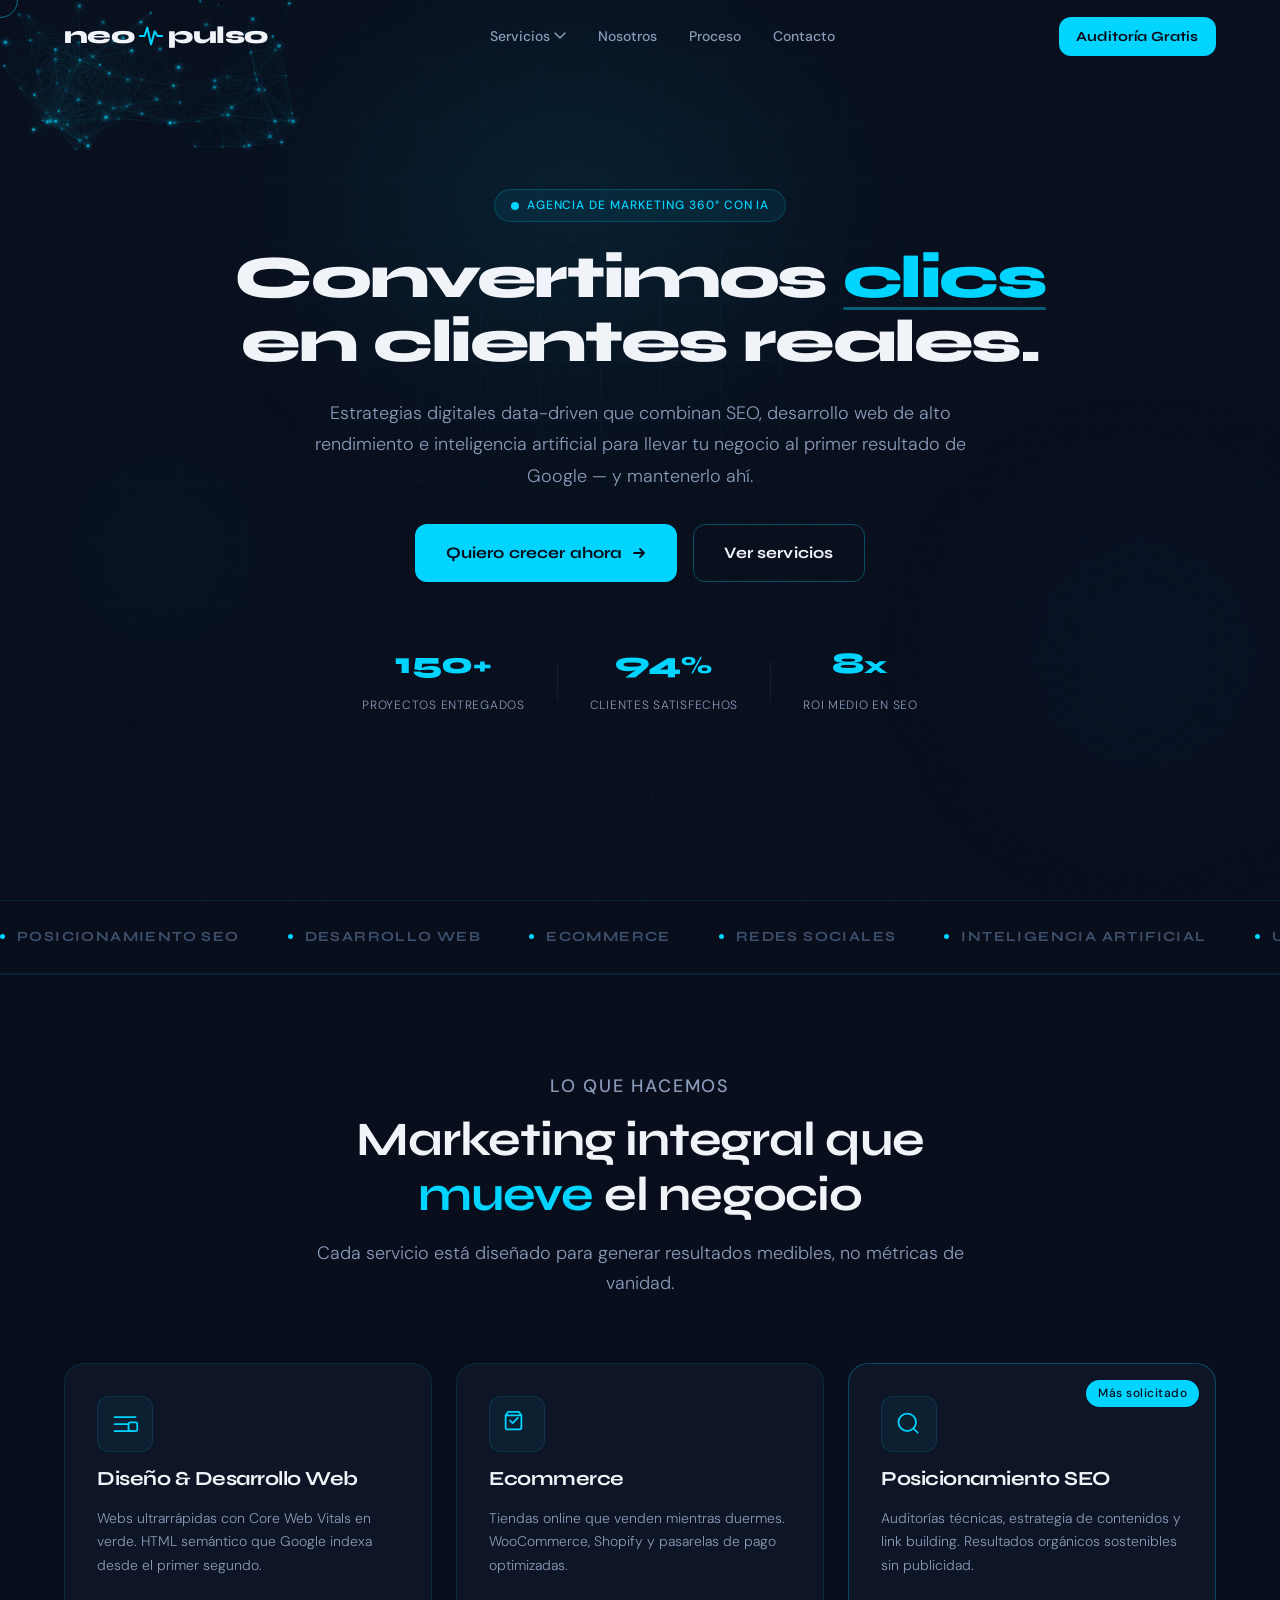
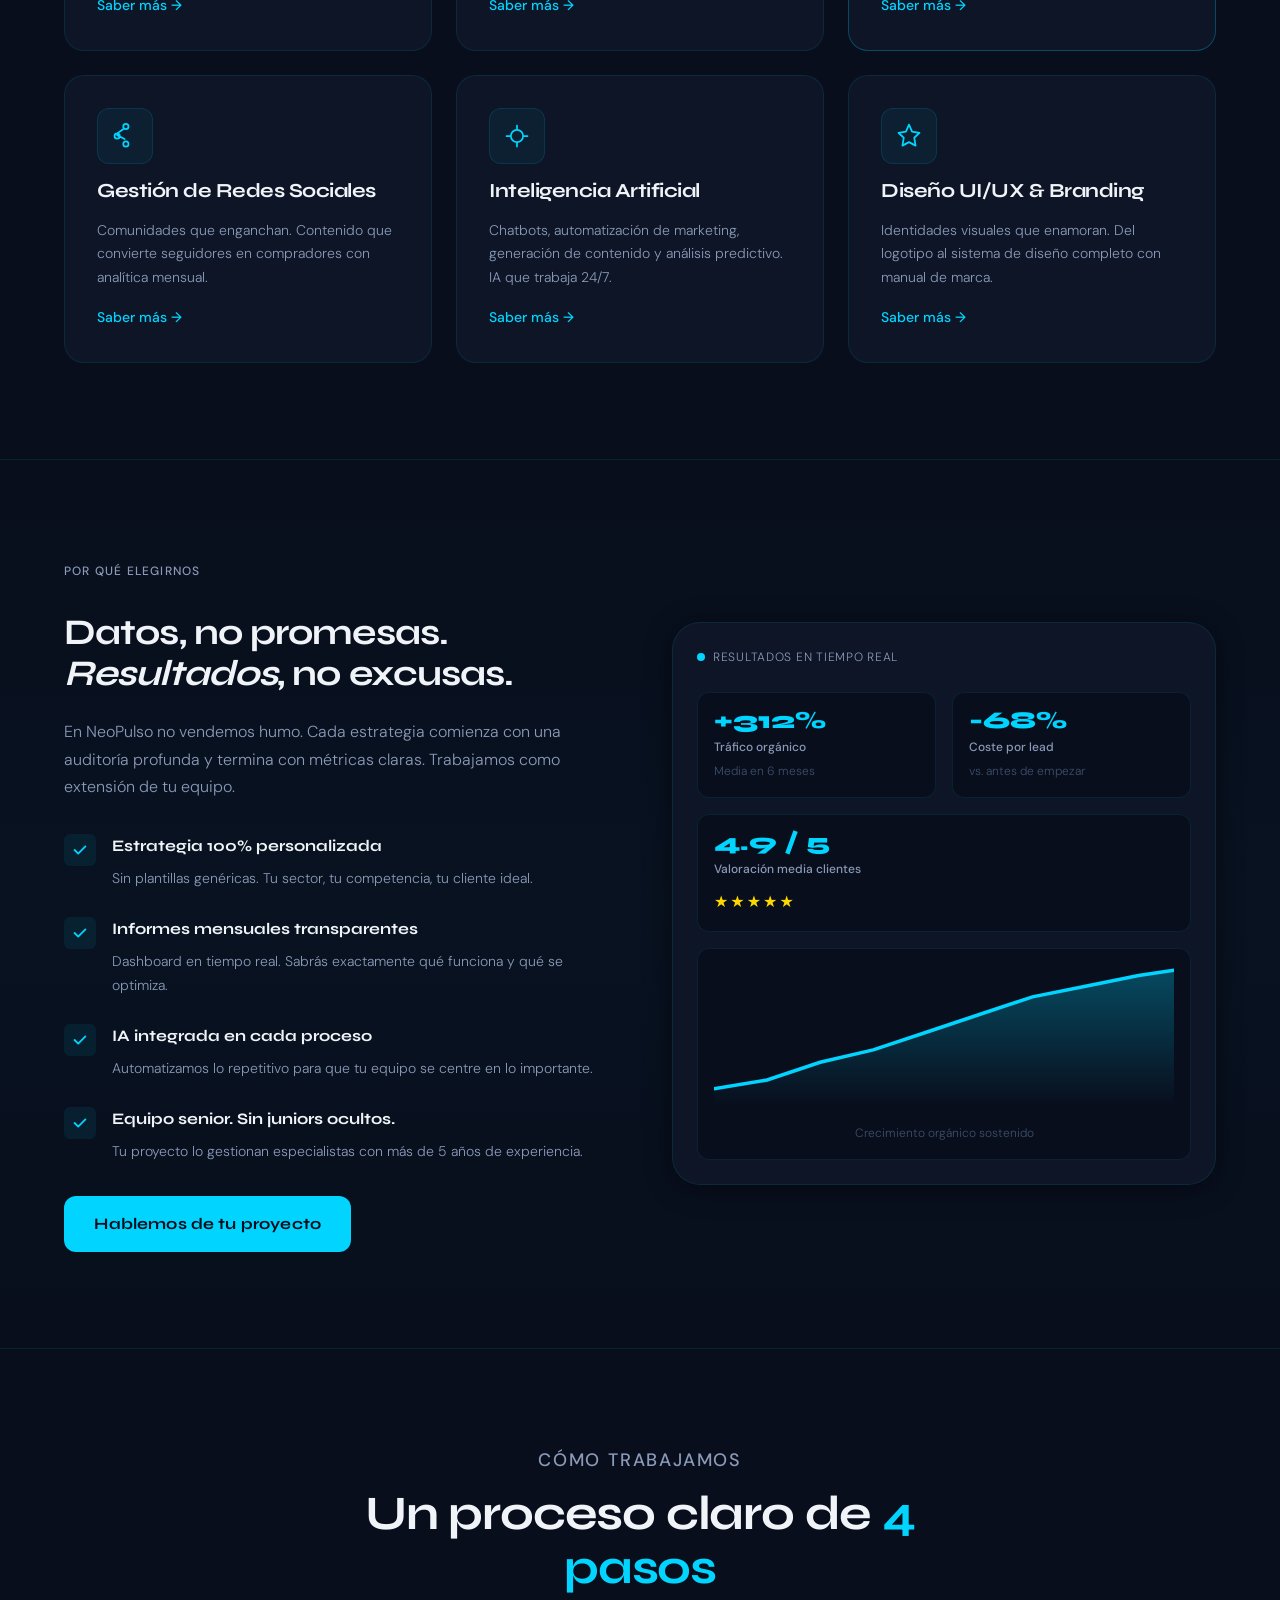
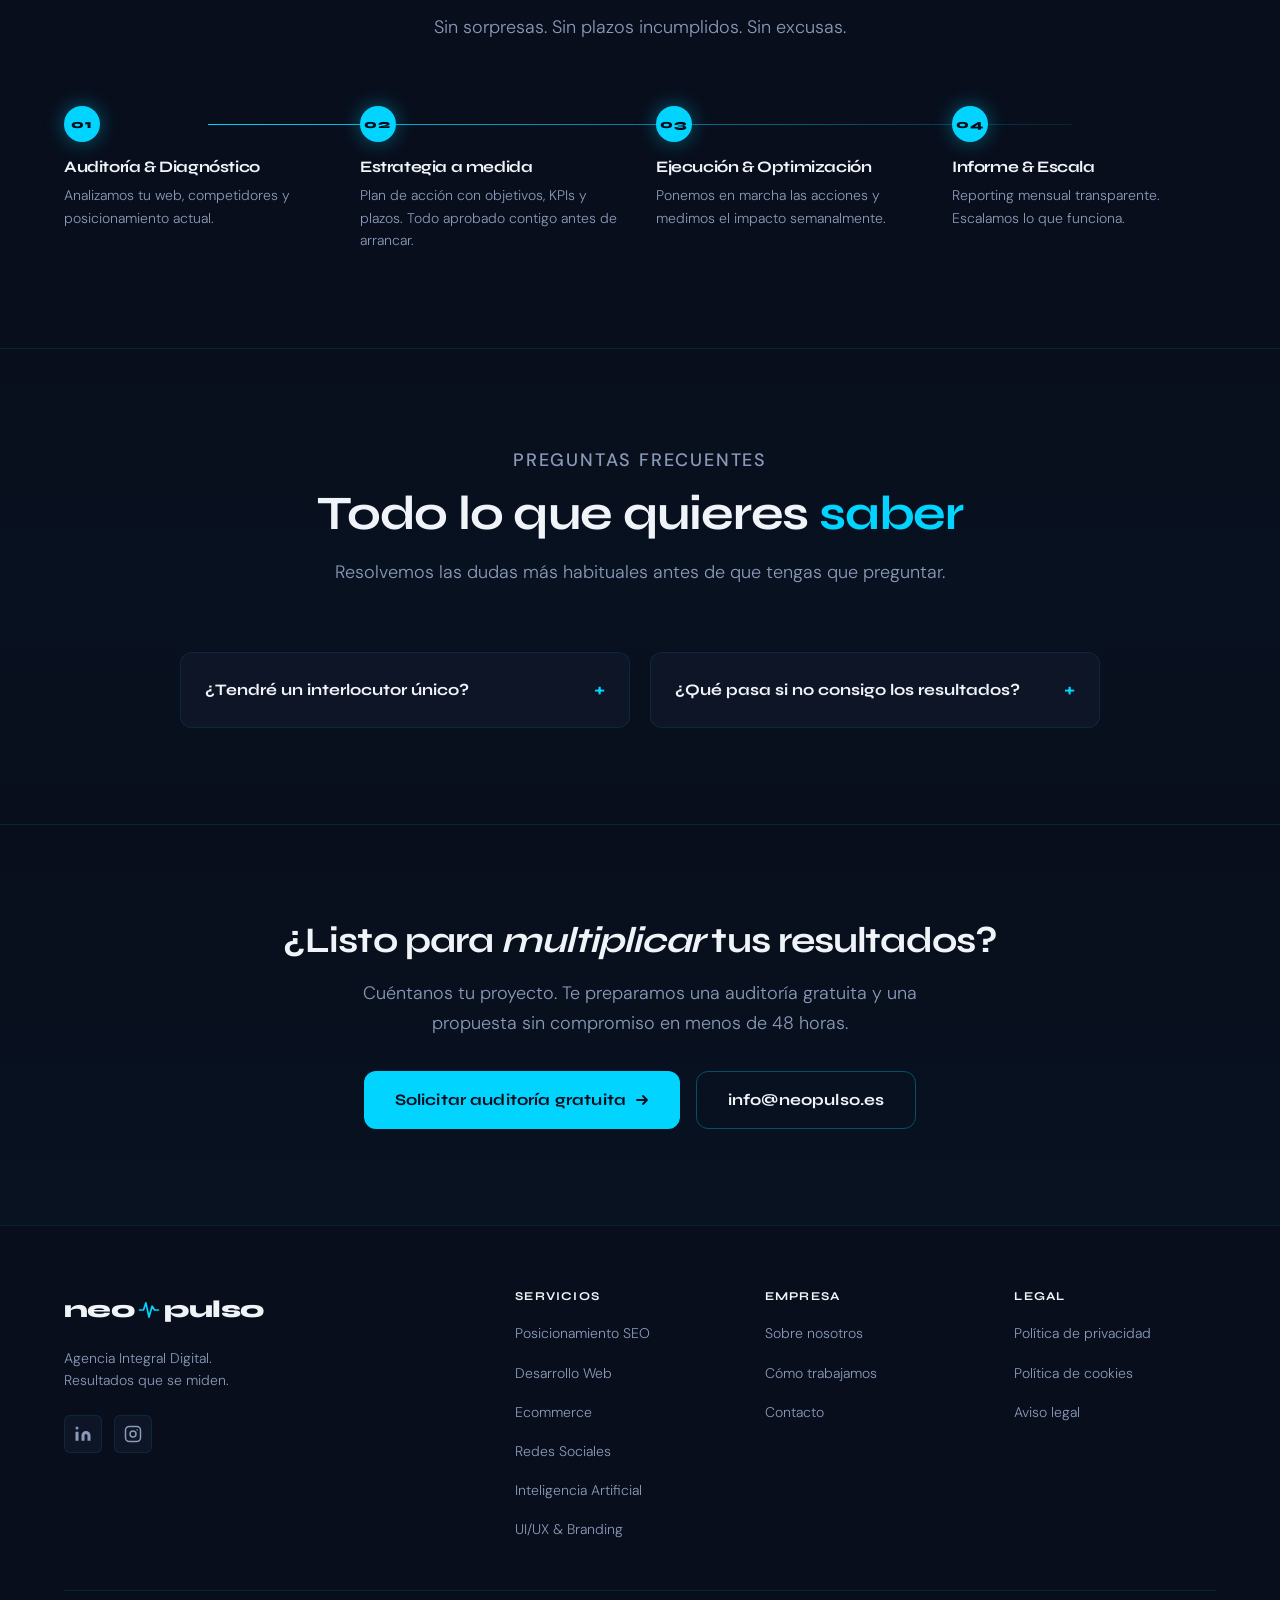
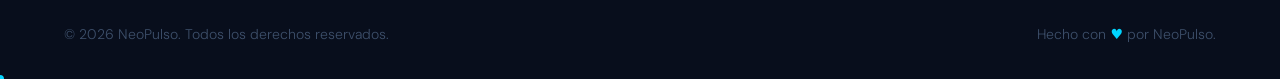
==== index.html @ cf2dce5e "add project files" ====
<!DOCTYPE html>
<html lang="es">
<head>
  <meta charset="UTF-8"/>
  <meta name="viewport" content="width=device-width,initial-scale=1.0"/>
  <meta http-equiv="X-UA-Compatible" content="IE=edge"/>
  <title>NeoPulso | Agencia de Marketing Digital 360°  — SEO, Web, IA</title>
  <meta name="description" content="NeoPulso es tu agencia de marketing digital integral : SEO, desarrollo web, ecommerce, redes sociales, inteligencia artificial y branding. Estrategias data-driven con resultados medibles."/>
  <meta name="keywords" content="agencia SEO, desarrollo web, marketing 360, inteligencia artificial marketing, ecommerce"/>
  <meta name="author" content="NeoPulso"/>
  <link rel="canonical" href="https://www.neopulso.es/"/>
  <meta property="og:type" content="website"/>
  <meta property="og:url" content="https://www.neopulso.es/"/>
  <meta property="og:title" content="NeoPulso | Agencia de Marketing Digital 360°"/>
  <meta property="og:description" content="SEO, web, ecommerce, RRSS, IA y branding. Resultados medibles desde el primer mes."/>
  <meta property="og:image" content="https://www.neopulso.es/assets/img/og-image.jpg"/>
  <meta property="og:locale" content="es_ES"/>
  <meta name="twitter:card" content="summary_large_image"/>
  <meta name="twitter:title" content="NeoPulso | Agencia Marketing Digital 360°"/>
  <meta name="twitter:description" content="Estrategias digitales data-driven ."/>
  <meta name="twitter:image" content="https://www.neopulso.es/assets/img/og-image.jpg"/>
  <meta name="robots" content="index,follow,max-snippet:-1,max-image-preview:large,max-video-preview:-1"/>

  <!-- FAVICON: coloca tu .ico o .png aquí -->
  <link rel="icon" type="image/png" sizes="32x32" href="assets/img/favicon-32.png"/>
  <link rel="icon" type="image/png" sizes="16x16" href="assets/img/favicon-16.png"/>
  <link rel="shortcut icon" href="assets/img/favicon.ico"/>
  <link rel="apple-touch-icon" sizes="180x180" href="assets/img/apple-touch-icon.png"/>

  <link rel="preconnect" href="https://fonts.googleapis.com"/>
  <link rel="preconnect" href="https://fonts.gstatic.com" crossorigin/>
  <link href="https://fonts.googleapis.com/css2?family=Syne:wght@700;800&family=DM+Sans:opsz,wght@9..40,300;9..40,400;9..40,500&display=swap" rel="stylesheet"/>
  <link rel="stylesheet" href="assets/css/styles.css"/>

  <script type="application/ld+json">
  {"@context":"https://schema.org","@type":["LocalBusiness","MarketingAgency"],"name":"NeoPulso","description":"Agencia de Marketing Digital 360° : SEO, desarrollo web, ecommerce, redes sociales, inteligencia artificial y branding.","url":"https://www.neopulso.es","logo":"https://www.neopulso.es/assets/img/logo-neopulso.png","email":"info@neopulso.es","priceRange":"€€","address":{"@type":"PostalAddress","addressLocality":"España","addressCountry":"ES"},"openingHoursSpecification":[{"@type":"OpeningHoursSpecification","dayOfWeek":["Monday","Tuesday","Wednesday","Thursday","Friday"],"opens":"09:00","closes":"18:00"}],"sameAs":["https://www.linkedin.com/company/neopulso","https://www.instagram.com/neopulso"]}
  </script>
</head>
<body>

<!-- HEADER — inyectado por partials.js -->
<div id="site-header-slot"></div>

<main id="main-content">

  <!-- ══ HERO ══════════════════════════════════════════════════ -->
  <section class="hero" aria-labelledby="hero-h1">
    <div class="hero-bg" aria-hidden="true">
      <canvas id="particles-canvas"></canvas>
      <div class="hero-grid"></div>
      <div class="hero-blob hero-blob--1"></div>
      <div class="hero-blob hero-blob--2"></div>
      <div class="hero-blob hero-blob--3"></div>
    </div>

    <div class="container hero-content">
      <div class="hero-badge">
        <span class="pulse-dot" aria-hidden="true"></span>
        Agencia de Marketing 360° con IA 
      </div>
      <h1 id="hero-h1" class="hero-title">
        Convertimos <em class="scramble-target">clics</em><br/>en clientes reales.
      </h1>
      <p class="hero-sub">Estrategias digitales data-driven que combinan SEO, desarrollo web de alto rendimiento e inteligencia artificial para llevar tu negocio al primer resultado de Google — y mantenerlo ahí.</p>
      <div class="hero-actions">
        <a href="contacto" class="btn btn-primary btn-lg">Quiero crecer ahora <svg width="16" height="16" viewBox="0 0 16 16" fill="none" aria-hidden="true"><path d="M3 8h10M9 4l4 4-4 4" stroke="currentColor" stroke-width="1.8" stroke-linecap="round" stroke-linejoin="round"/></svg></a>
        <a href="#servicios" class="btn btn-ghost btn-lg">Ver servicios</a>
      </div>
      <div class="hero-stats" aria-label="Estadísticas clave">
        <div class="stat-item"><span><strong class="stat-val" data-target="150">0</strong><span class="stat-suf">+</span></span><span class="stat-lbl">Proyectos entregados</span></div>
        <div class="stat-div" aria-hidden="true"></div>
        <div class="stat-item"><span><strong class="stat-val" data-target="94">0</strong><span class="stat-suf">%</span></span><span class="stat-lbl">Clientes satisfechos</span></div>
        <div class="stat-div" aria-hidden="true"></div>
        <div class="stat-item"><span><strong class="stat-val" data-target="8">0</strong><span class="stat-suf">x</span></span><span class="stat-lbl">ROI medio en SEO</span></div>
      </div>
    </div></section>

  <!-- TICKER -->
  <div class="ticker-section" aria-hidden="true">
    <div class="ticker-track">
      <span class="ticker-item"><span class="ticker-dot"></span>Posicionamiento SEO</span>
      <span class="ticker-item"><span class="ticker-dot"></span>Desarrollo Web</span>
      <span class="ticker-item"><span class="ticker-dot"></span>Ecommerce</span>
      <span class="ticker-item"><span class="ticker-dot"></span>Redes Sociales</span>
      <span class="ticker-item"><span class="ticker-dot"></span>Inteligencia Artificial</span>
      <span class="ticker-item"><span class="ticker-dot"></span>UI/UX Branding</span>
      <span class="ticker-item"><span class="ticker-dot"></span>Marketing 360°</span>
      <span class="ticker-item"><span class="ticker-dot"></span>Resultados Medibles</span>
      <span class="ticker-item"><span class="ticker-dot"></span>Posicionamiento SEO</span>
      <span class="ticker-item"><span class="ticker-dot"></span>Desarrollo Web</span>
      <span class="ticker-item"><span class="ticker-dot"></span>Ecommerce</span>
      <span class="ticker-item"><span class="ticker-dot"></span>Redes Sociales</span>
      <span class="ticker-item"><span class="ticker-dot"></span>Inteligencia Artificial</span>
      <span class="ticker-item"><span class="ticker-dot"></span>UI/UX Branding</span>
      <span class="ticker-item"><span class="ticker-dot"></span>Marketing 360°</span>
      <span class="ticker-item"><span class="ticker-dot"></span>Resultados Medibles</span>
    </div>
  </div>

  <!-- ══ SERVICIOS ═════════════════════════════════════════════ -->
  <section class="section-border" id="servicios" aria-labelledby="svc-h2">
    <div class="container">
      <header class="sh">
        <p class="sh__eye">Lo que hacemos</p>
        <h2 id="svc-h2">Marketing integral que <em>mueve</em> el negocio</h2>
        <p>Cada servicio está diseñado para generar resultados medibles, no métricas de vanidad.</p>
      </header>
      <div class="services-grid" role="list">
        <article class="svc-card" role="listitem">
          <div class="svc-icon" aria-hidden="true"><svg width="28" height="28" viewBox="0 0 32 32" fill="none"><path d="M4 8h24M4 16h16M4 24h20" stroke="var(--cyan)" stroke-width="2" stroke-linecap="round"/><rect x="20" y="14" width="10" height="10" rx="2" stroke="var(--cyan)" stroke-width="2"/></svg></div>
          <h3><a href="agencia-desarrollo-web" style="color:inherit">Diseño &amp; Desarrollo Web</a></h3>
          <p>Webs ultrarrápidas con Core Web Vitals en verde. HTML semántico que Google indexa desde el primer segundo.</p>
          <a href="agencia-desarrollo-web" class="svc-link">Saber más →</a>
        </article>
        <article class="svc-card" role="listitem">
          <div class="svc-icon" aria-hidden="true"><svg width="28" height="28" viewBox="0 0 32 32" fill="none"><path d="M6 2L3 6v14a2 2 0 0 0 2 2h14a2 2 0 0 0 2-2V6l-3-4z" stroke="var(--cyan)" stroke-width="2" stroke-linecap="round" stroke-linejoin="round"/><line x1="3" y1="6" x2="21" y2="6" stroke="var(--cyan)" stroke-width="2"/><path d="M8 12l3 3 6-6" stroke="var(--cyan)" stroke-width="2" stroke-linecap="round" stroke-linejoin="round"/></svg></div>
          <h3><a href="agencia-ecommerce" style="color:inherit">Ecommerce</a></h3>
          <p>Tiendas online que venden mientras duermes. WooCommerce, Shopify y pasarelas de pago optimizadas.</p>
          <a href="agencia-ecommerce" class="svc-link">Saber más →</a>
        </article>
        <article class="svc-card svc-card--feat" role="listitem">
          <div class="svc-badge">Más solicitado</div>
          <div class="svc-icon" aria-hidden="true"><svg width="28" height="28" viewBox="0 0 32 32" fill="none"><circle cx="14" cy="14" r="10" stroke="var(--cyan)" stroke-width="2"/><path d="m26 26-4-4" stroke="var(--cyan)" stroke-width="2" stroke-linecap="round"/></svg></div>
          <h3><a href="agencia-seo" style="color:inherit">Posicionamiento SEO</a></h3>
          <p>Auditorías técnicas, estrategia de contenidos y link building. Resultados orgánicos sostenibles sin publicidad.</p>
          <a href="agencia-seo" class="svc-link">Saber más →</a>
        </article>
        <article class="svc-card" role="listitem">
          <div class="svc-icon" aria-hidden="true"><svg width="28" height="28" viewBox="0 0 32 32" fill="none"><path d="M17 2a3 3 0 1 1 0 6 3 3 0 0 1 0-6zM7 13a3 3 0 1 1 0 6A3 3 0 0 1 7 13zm10 9a3 3 0 1 1 0 6 3 3 0 0 1 0-6zm-10-7 8.5 4.5M13.5 8.5 7 13" stroke="var(--cyan)" stroke-width="2" stroke-linecap="round"/></svg></div>
          <h3><a href="agencia-redes-sociales" style="color:inherit">Gestión de Redes Sociales</a></h3>
          <p>Comunidades que enganchan. Contenido que convierte seguidores en compradores con analítica mensual.</p>
          <a href="agencia-redes-sociales" class="svc-link">Saber más →</a>
        </article>
        <article class="svc-card" role="listitem">
          <div class="svc-icon" aria-hidden="true"><svg width="28" height="28" viewBox="0 0 32 32" fill="none"><path d="M16 4v4M16 24v4M4 16h4M24 16h4" stroke="var(--cyan)" stroke-width="2" stroke-linecap="round"/><circle cx="16" cy="16" r="7" stroke="var(--cyan)" stroke-width="2"/></svg></div>
          <h3><a href="agencia-ia" style="color:inherit">Inteligencia Artificial</a></h3>
          <p>Chatbots, automatización de marketing, generación de contenido y análisis predictivo. IA que trabaja 24/7.</p>
          <a href="agencia-ia" class="svc-link">Saber más →</a>
        </article>
        <article class="svc-card" role="listitem">
          <div class="svc-icon" aria-hidden="true"><svg width="28" height="28" viewBox="0 0 32 32" fill="none"><polygon points="16 3 19.5 11 28 12.3 22 18 23.5 27 16 23 8.5 27 10 18 4 12.3 12.5 11" stroke="var(--cyan)" stroke-width="2" stroke-linecap="round" stroke-linejoin="round"/></svg></div>
          <h3><a href="agencia-branding" style="color:inherit">Diseño UI/UX &amp; Branding</a></h3>
          <p>Identidades visuales que enamoran. Del logotipo al sistema de diseño completo con manual de marca.</p>
          <a href="agencia-branding" class="svc-link">Saber más →</a>
        </article>
      </div>
    </div>
  </section>

  <!-- ══ POR QUÉ ════════════════════════════════════════════════ -->
  <section class="section-border" id="nosotros" aria-labelledby="why-h2" style="background:linear-gradient(180deg,transparent 0%,rgba(0,212,255,.02) 50%,transparent 100%)">
    <div class="container">
      <div class="why-inner">
        <div class="why-content">
          <p class="sh__eye">Por qué elegirnos</p>
          <h2 id="why-h2">Datos, no promesas. <em>Resultados</em>, no excusas.</h2>
          <p>En NeoPulso no vendemos humo. Cada estrategia comienza con una auditoría profunda y termina con métricas claras. Trabajamos como extensión de tu equipo.</p>
          <ul class="why-list" role="list">
            <li class="why-item"><span class="why-icon" aria-hidden="true"><svg width="18" height="18" viewBox="0 0 20 20" fill="none"><path d="M4 10l4 4 8-8" stroke="var(--cyan)" stroke-width="2" stroke-linecap="round" stroke-linejoin="round"/></svg></span><div><strong>Estrategia 100% personalizada</strong><p>Sin plantillas genéricas. Tu sector, tu competencia, tu cliente ideal.</p></div></li>
            <li class="why-item"><span class="why-icon" aria-hidden="true"><svg width="18" height="18" viewBox="0 0 20 20" fill="none"><path d="M4 10l4 4 8-8" stroke="var(--cyan)" stroke-width="2" stroke-linecap="round" stroke-linejoin="round"/></svg></span><div><strong>Informes mensuales transparentes</strong><p>Dashboard en tiempo real. Sabrás exactamente qué funciona y qué se optimiza.</p></div></li>
            <li class="why-item"><span class="why-icon" aria-hidden="true"><svg width="18" height="18" viewBox="0 0 20 20" fill="none"><path d="M4 10l4 4 8-8" stroke="var(--cyan)" stroke-width="2" stroke-linecap="round" stroke-linejoin="round"/></svg></span><div><strong>IA integrada en cada proceso</strong><p>Automatizamos lo repetitivo para que tu equipo se centre en lo importante.</p></div></li>
            <li class="why-item"><span class="why-icon" aria-hidden="true"><svg width="18" height="18" viewBox="0 0 20 20" fill="none"><path d="M4 10l4 4 8-8" stroke="var(--cyan)" stroke-width="2" stroke-linecap="round" stroke-linejoin="round"/></svg></span><div><strong>Equipo senior. Sin juniors ocultos.</strong><p>Tu proyecto lo gestionan especialistas con más de 5 años de experiencia.</p></div></li>
          </ul>
          <a href="contacto" class="btn btn-primary btn-lg" style="margin-top:2rem">Hablemos de tu proyecto</a>
        </div>
        <div class="metrics-panel">
          <div class="mp-header"><span class="pulse-dot" aria-hidden="true"></span>Resultados en tiempo real</div>
          <div class="mp-row">
            <div class="mp-card"><span class="mp-val text-cyan">+312%</span><span class="mp-lbl">Tráfico orgánico</span><span class="mp-sub">Media en 6 meses</span></div>
            <div class="mp-card"><span class="mp-val text-cyan">-68%</span><span class="mp-lbl">Coste por lead</span><span class="mp-sub">vs. antes de empezar</span></div>
          </div>
          <div class="mp-row">
            <div class="mp-card mp-card--wide"><span class="mp-val text-cyan">4.9 / 5</span><span class="mp-lbl">Valoración media clientes</span><div class="stars" aria-label="4.9 de 5 estrellas">★★★★★</div></div>
          </div>
          <div class="mp-chart"><svg viewBox="0 0 260 80" fill="none" xmlns="http://www.w3.org/2000/svg"><defs><linearGradient id="cg" x1="0" y1="0" x2="0" y2="1"><stop offset="0%" stop-color="var(--cyan)" stop-opacity=".3"/><stop offset="100%" stop-color="var(--cyan)" stop-opacity="0"/></linearGradient></defs><path d="M0 70 L30 65 L60 55 L90 48 L120 38 L150 28 L180 18 L210 12 L240 6 L260 3" stroke="var(--cyan)" stroke-width="2" stroke-linecap="round"/><path d="M0 70 L30 65 L60 55 L90 48 L120 38 L150 28 L180 18 L210 12 L240 6 L260 3 V80 H0Z" fill="url(#cg)"/></svg><span class="chart-lbl">Crecimiento orgánico sostenido</span></div>
        </div>
      </div>
    </div>
  </section>

  <!-- ══ PROCESO ════════════════════════════════════════════════ -->
  <section class="section-border" id="proceso" aria-labelledby="proc-h2">
    <div class="container">
      <header class="sh"><p class="sh__eye">Cómo trabajamos</p><h2 id="proc-h2">Un proceso claro de <em>4 pasos</em></h2><p>Sin sorpresas. Sin plazos incumplidos. Sin excusas.</p></header>
      <ol class="process-steps" role="list">
        <li class="ps"><div class="ps__num" aria-hidden="true">01</div><h3>Auditoría &amp; Diagnóstico</h3><p>Analizamos tu web, competidores y posicionamiento actual.</p></li>
        <li class="ps"><div class="ps__num" aria-hidden="true">02</div><h3>Estrategia a medida</h3><p>Plan de acción con objetivos, KPIs y plazos. Todo aprobado contigo antes de arrancar.</p></li>
        <li class="ps"><div class="ps__num" aria-hidden="true">03</div><h3>Ejecución &amp; Optimización</h3><p>Ponemos en marcha las acciones y medimos el impacto semanalmente.</p></li>
        <li class="ps"><div class="ps__num" aria-hidden="true">04</div><h3>Informe &amp; Escala</h3><p>Reporting mensual transparente. Escalamos lo que funciona.</p></li>
      </ol>
    </div>
  </section>

  <!-- ══ FAQ ════════════════════════════════════════════════════ -->
  <section class="section-border" aria-labelledby="faq-h2" style="background:linear-gradient(180deg,transparent,rgba(0,212,255,.015),transparent)">
    <div class="container">
      <header class="sh"><p class="sh__eye">Preguntas frecuentes</p><h2 id="faq-h2">Todo lo que quieres <em>saber</em></h2><p>Resolvemos las dudas más habituales antes de que tengas que preguntar.</p></header>
      <div class="faq-grid">
        
        <details class="faq"><summary class="faq__q">¿Tendré un interlocutor único?</summary><p class="faq__a">Sí. Cada cliente tiene un account manager dedicado que coordina el equipo técnico. Una sola persona de contacto que conoce tu proyecto al detalle.</p></details>
        <details class="faq"><summary class="faq__q">¿Qué pasa si no consigo los resultados?</summary><p class="faq__a">No prometemos lo que no podemos cumplir. Lo que sí garantizamos es trabajo técnicamente correcto, transparente y con mejora progresiva documentada cada mes.</p></details>
      </div>
    </div>
  </section>

  <!-- ══ CTA FINAL ══════════════════════════════════════════════ -->
  <section class="cta-banner section-border" style="background:linear-gradient(180deg,transparent,rgba(0,212,255,.02))">
    <div class="container">
      <h2>¿Listo para <em>multiplicar</em> tus resultados?</h2>
      <p>Cuéntanos tu proyecto. Te preparamos una auditoría gratuita y una propuesta sin compromiso en menos de 48 horas.</p>
      <div class="cta-btns">
        <a href="contacto" class="btn btn-primary btn-lg">Solicitar auditoría gratuita <svg width="16" height="16" viewBox="0 0 16 16" fill="none" aria-hidden="true"><path d="M3 8h10M9 4l4 4-4 4" stroke="currentColor" stroke-width="1.8" stroke-linecap="round" stroke-linejoin="round"/></svg></a>
        <a href="mailto:info@neopulso.es" class="btn btn-ghost btn-lg">info@neopulso.es</a>
      </div>
    </div>
  </section>

</main>

<!-- FOOTER — inyectado por partials.js -->
<div id="site-footer-slot"></div>

<script src="assets/js/partials.js"></script>
<script src="assets/js/script.js" defer></script>
</body>
</html>
---- assets/css/styles.css ----
/* ================================================================
   NEOPULSO — styles.css  v3.0  ENHANCED VISUAL EDITION
================================================================ */
*,*::before,*::after{box-sizing:border-box;margin:0;padding:0}
:root{
  --bg:#080e1c;--bg-card:#0d1526;--bg-card-h:#111d35;
  --border:rgba(0,212,255,.10);--border-h:rgba(0,212,255,.32);
  --white:#f0f4f8;--muted:#8a9ab8;--subtle:#3d4f6a;
  --cyan:#00d4ff;--cyan-dark:#009ec0;--cyan-glow:rgba(0,212,255,.12);
  --font-d:'Syne',system-ui,sans-serif;--font-b:'DM Sans',system-ui,sans-serif;
  --xs:.75rem;--sm:.875rem;--base:1rem;--lg:1.125rem;--xl:1.25rem;
  --2xl:1.5rem;--3xl:1.875rem;--4xl:2.25rem;--5xl:3rem;--6xl:3.75rem;
  --s2:.5rem;--s3:.75rem;--s4:1rem;--s5:1.25rem;--s6:1.5rem;
  --s8:2rem;--s10:2.5rem;--s12:3rem;--s16:4rem;--s20:5rem;--s24:6rem;
  --max:1200px;--r-sm:6px;--r-md:12px;--r-lg:20px;--r-xl:28px;
  --tr:240ms ease;--tr-slow:380ms cubic-bezier(.25,.46,.45,.94);
  --shadow:0 4px 28px rgba(0,0,0,.45);--glow:0 0 32px rgba(0,212,255,.18);
}
html{font-size:16px;scroll-behavior:smooth;-webkit-font-smoothing:antialiased;text-rendering:optimizeLegibility}
body{font-family:var(--font-b);font-weight:300;line-height:1.7;color:var(--white);background:var(--bg);overflow-x:hidden;cursor:none}
@media(pointer:coarse){body{cursor:auto}}
::selection{background:var(--cyan);color:var(--bg)}
:focus-visible{outline:2px solid var(--cyan);outline-offset:3px;border-radius:var(--r-sm)}
h1,h2,h3,h4,h5,h6{font-family:var(--font-d);font-weight:700;line-height:1.13;letter-spacing:-.025em;color:var(--white)}
a{color:inherit;text-decoration:none;transition:color var(--tr)}
img{max-width:100%;height:auto;display:block}
ul,ol{list-style:none}

/* ── CURSOR ───────────────────────────────────────────────────── */
.cursor-dot{position:fixed;width:8px;height:8px;background:var(--cyan);border-radius:50%;pointer-events:none;z-index:9999;transform:translate(-50%,-50%);transition:width .2s,height .2s,opacity .2s;mix-blend-mode:screen}
.cursor-ring{position:fixed;width:36px;height:36px;border:1.5px solid rgba(0,212,255,.5);border-radius:50%;pointer-events:none;z-index:9998;transform:translate(-50%,-50%);transition:transform .08s linear,width .2s ease,height .2s ease,border-color .2s}
.cursor-ring.expanded{width:56px;height:56px;border-color:var(--cyan)}
.cursor-dot.clicking{width:14px;height:14px}
@media(pointer:coarse){.cursor-dot,.cursor-ring{display:none}}

/* ── SCROLL PROGRESS ──────────────────────────────────────────── */
.scroll-progress{position:fixed;top:0;left:0;height:2px;z-index:200;background:linear-gradient(90deg,var(--cyan),rgba(0,212,255,.4));width:0%;pointer-events:none}

/* ── NOISE TEXTURE ────────────────────────────────────────────── */
body::after{content:'';position:fixed;inset:0;z-index:0;pointer-events:none;opacity:.025;background-image:url("data:image/svg+xml,%3Csvg xmlns='http://www.w3.org/2000/svg' width='300' height='300'%3E%3Cfilter id='n'%3E%3CfeTurbulence type='fractalNoise' baseFrequency='.85' numOctaves='4' stitchTiles='stitch'/%3E%3C/filter%3E%3Crect width='100%25' height='100%25' filter='url(%23n)'/%3E%3C/svg%3E")}

/* ── LAYOUT ───────────────────────────────────────────────────── */
.container{width:100%;max-width:var(--max);margin-inline:auto;padding-inline:var(--s6)}
section{padding-block:var(--s24)}
.section-border{border-top:1px solid var(--border)}
.sh{text-align:center;max-width:680px;margin-inline:auto;margin-bottom:var(--s16)}
.sh__eye{display:inline-block;font-size:var(--xs);font-weight:500;letter-spacing:.1em;text-transform:uppercase;color:var(--cyan);margin-bottom:var(--s3)}
.sh h2{font-size:clamp(var(--3xl),4.5vw,var(--5xl));margin-bottom:var(--s4)}
.sh h2 em,.text-cyan{font-style:normal;color:var(--cyan)}
.sh p{color:var(--muted);font-size:var(--lg)}

/* ── BOTONES ──────────────────────────────────────────────────── */
.btn{display:inline-flex;align-items:center;gap:var(--s2);font-family:var(--font-d);font-weight:700;letter-spacing:.01em;border-radius:var(--r-md);cursor:none;border:none;white-space:nowrap;position:relative;overflow:hidden;transition:background var(--tr),color var(--tr),box-shadow var(--tr),transform 150ms ease}
.btn::after{content:'';position:absolute;inset:0;background:rgba(255,255,255,.07);opacity:0;transition:opacity 150ms ease}
.btn:hover::after{opacity:1}
.btn:active{transform:scale(.97)}
.btn-sm{font-size:var(--sm);padding:.5rem 1.1rem}
.btn-lg{font-size:var(--base);padding:.9rem 1.9rem}
.btn-full{width:100%;justify-content:center}
.btn-primary{background:var(--cyan);color:var(--bg)}
.btn-primary:hover{background:var(--cyan-dark);box-shadow:0 8px 28px rgba(0,212,255,.35);transform:translateY(-1px)}
.btn-ghost{background:transparent;color:var(--white);border:1.5px solid var(--border-h)}
.btn-ghost:hover{border-color:var(--cyan);color:var(--cyan);background:var(--cyan-glow)}
@media(pointer:coarse){.btn{cursor:pointer}}

/* ── HEADER ───────────────────────────────────────────────────── */
.site-header{position:fixed;inset:0 0 auto;z-index:100;padding-block:var(--s4);transition:background var(--tr-slow),padding var(--tr-slow),box-shadow var(--tr-slow)}
.site-header.scrolled{background:rgba(8,14,28,.93);backdrop-filter:blur(18px);-webkit-backdrop-filter:blur(18px);padding-block:var(--s3);box-shadow:0 1px 0 var(--border),0 4px 32px rgba(0,0,0,.4)}
.header-inner{display:flex;align-items:center;gap:var(--s8)}
.logo{display:inline-flex;align-items:center;gap:2px;font-family:var(--font-d);font-weight:800;font-size:var(--2xl);letter-spacing:-.03em;flex-shrink:0}
.logo-pulse-icon{display:inline-flex;align-items:center;margin-inline:2px}
.main-nav{flex:1}
.main-nav>ul{display:flex;gap:var(--s6);align-items:center}
.main-nav>ul>li{position:relative}
.nav-item>a,.nav-item>span{font-size:var(--sm);font-weight:500;color:var(--muted);position:relative;display:flex;align-items:center;gap:4px;transition:color var(--tr)}
.nav-item>a::after,.nav-item>span::after{content:'';position:absolute;bottom:-3px;left:0;right:0;height:1.5px;background:var(--cyan);transform:scaleX(0);transition:transform var(--tr);transform-origin:left}
.nav-item:hover>a,.nav-item:hover>span,.nav-item>a.active{color:var(--white)}
.nav-item:hover>a::after,.nav-item:hover>span::after,.nav-item>a.active::after{transform:scaleX(1)}
.nav-arrow{transition:transform var(--tr)}
.nav-item:hover .nav-arrow{transform:rotate(180deg)}

/* Mega menú */
.mega-menu{
  position:absolute;top:calc(100% + 18px);left:50%;
  background:rgba(8,15,30,.97);border:1px solid var(--border);
  border-radius:var(--r-lg);padding:var(--s5);width:560px;
  backdrop-filter:blur(24px);-webkit-backdrop-filter:blur(24px);
  box-shadow:0 24px 64px rgba(0,0,0,.7),0 0 0 1px rgba(0,212,255,.05);
  opacity:0;pointer-events:none;
  transform:translateX(-50%) translateY(-10px);
  transition:opacity .22s ease,transform .22s ease;
  display:grid;grid-template-columns:1fr 1fr;gap:var(--s2);
}
.mega-menu::before{content:'';position:absolute;top:-6px;left:50%;transform:translateX(-50%);width:12px;height:6px;background:rgba(8,15,30,.97);clip-path:polygon(50% 0,100% 100%,0 100%)}
.nav-item:hover .mega-menu{opacity:1;pointer-events:auto;transform:translateX(-50%) translateY(0)}
.mega-item{display:flex;align-items:center;gap:var(--s3);padding:var(--s3) var(--s4);border-radius:var(--r-md);transition:background var(--tr),border-color var(--tr);border:1px solid transparent;color:var(--muted)}
.mega-item:hover{background:var(--cyan-glow);border-color:var(--border);color:var(--white)}
.mega-item__icon{width:38px;height:38px;flex-shrink:0;display:flex;align-items:center;justify-content:center;background:rgba(0,212,255,.06);border-radius:var(--r-sm);transition:background var(--tr)}
.mega-item:hover .mega-item__icon{background:rgba(0,212,255,.12)}
.mega-item strong{display:block;font-size:var(--sm);font-weight:600;color:var(--white);font-family:var(--font-d);line-height:1.2;margin-bottom:2px}
.mega-item span{font-size:var(--xs);color:var(--muted)}

/* Hamburger */
.hamburger{display:none;flex-direction:column;gap:5px;background:none;border:none;cursor:pointer;padding:var(--s2);margin-left:auto}
.hamburger span{display:block;width:24px;height:2px;background:var(--white);border-radius:2px;transition:transform var(--tr),opacity 150ms ease}
.hamburger[aria-expanded="true"] span:nth-child(1){transform:translateY(7px) rotate(45deg)}
.hamburger[aria-expanded="true"] span:nth-child(2){opacity:0}
.hamburger[aria-expanded="true"] span:nth-child(3){transform:translateY(-7px) rotate(-45deg)}

/* ── HERO INDEX ───────────────────────────────────────────────── */
.hero{position:relative;min-height:100svh;display:flex;align-items:center;padding-top:100px;overflow:hidden}
.hero-bg{position:absolute;inset:0;pointer-events:none;z-index:0}
#particles-canvas{position:absolute;inset:0;z-index:0}
.hero-grid{position:absolute;inset:0;background-image:linear-gradient(rgba(0,212,255,.04) 1px,transparent 1px),linear-gradient(90deg,rgba(0,212,255,.04) 1px,transparent 1px);background-size:60px 60px;mask-image:radial-gradient(ellipse 80% 60% at 50% 40%,black,transparent)}
.hero-blob{position:absolute;border-radius:50%;filter:blur(70px);pointer-events:none}
.hero-blob--1{width:700px;height:500px;top:-50px;left:50%;transform:translateX(-60%);background:radial-gradient(ellipse,rgba(0,212,255,.1) 0%,transparent 70%);animation:blobMorph 14s ease-in-out infinite}
.hero-blob--2{width:400px;height:400px;bottom:5%;right:-5%;background:radial-gradient(ellipse,rgba(0,80,180,.09) 0%,transparent 70%);animation:blobMorph 18s ease-in-out infinite reverse}
.hero-blob--3{width:250px;height:250px;bottom:25%;left:3%;background:radial-gradient(ellipse,rgba(0,212,255,.06) 0%,transparent 70%);animation:blobMorph 11s ease-in-out infinite 4s}
@keyframes blobMorph{
  0%,100%{border-radius:60% 40% 70% 30%/50% 60% 40% 70%}
  33%{border-radius:40% 70% 30% 60%/70% 30% 60% 40%}
  66%{border-radius:70% 30% 50% 50%/40% 70% 30% 60%}
}
.hero-content{position:relative;z-index:1;text-align:center;max-width:920px;margin-inline:auto;padding-block:var(--s20)}
.hero-badge{display:inline-flex;align-items:center;gap:var(--s2);font-size:var(--xs);font-weight:500;letter-spacing:.08em;text-transform:uppercase;color:var(--cyan);background:rgba(0,212,255,.07);border:1px solid rgba(0,212,255,.2);border-radius:100px;padding:.35rem 1rem;margin-bottom:var(--s6);animation:fadeUp .8s ease both}
.pulse-dot{width:8px;height:8px;border-radius:50%;background:var(--cyan);flex-shrink:0;animation:pd 2s ease-in-out infinite}
@keyframes pd{0%,100%{box-shadow:0 0 0 0 rgba(0,212,255,.6)}50%{box-shadow:0 0 0 6px rgba(0,212,255,0)}}
.hero-title{font-size:clamp(var(--4xl),7vw,var(--6xl));font-weight:800;letter-spacing:-.04em;line-height:1.06;margin-bottom:var(--s6);animation:fadeUp .8s ease .15s both}
.hero-title em{font-style:normal;color:var(--cyan);position:relative;display:inline-block}
.hero-title em::after{content:'';position:absolute;bottom:0;left:0;right:0;height:3px;background:var(--cyan);border-radius:2px;opacity:.4}
.hero-sub{font-size:var(--lg);font-weight:300;color:var(--muted);max-width:680px;margin-inline:auto;margin-bottom:var(--s8);line-height:1.75;animation:fadeUp .8s ease .3s both}
.hero-actions{display:flex;gap:var(--s4);justify-content:center;flex-wrap:wrap;margin-bottom:var(--s16);animation:fadeUp .8s ease .45s both}
.hero-stats{display:flex;align-items:center;justify-content:center;gap:var(--s8);flex-wrap:wrap;animation:fadeUp .8s ease .6s both}
.stat-item{text-align:center}
.stat-val{display:inline;font-family:var(--font-d);font-size:var(--3xl);font-weight:800;color:var(--cyan);line-height:1}
.stat-suf{font-family:var(--font-d);font-size:var(--2xl);font-weight:800;color:var(--cyan)}
.stat-lbl{display:block;font-size:var(--xs);color:var(--muted);text-transform:uppercase;letter-spacing:.06em;margin-top:var(--s2)}
.stat-div{width:1px;height:40px;background:var(--border)}
.scroll-hint{position:absolute;bottom:var(--s8);left:50%;transform:translateX(-50%);z-index:1}
.scroll-hint__line{display:block;width:1.5px;height:48px;background:linear-gradient(to bottom,var(--cyan),transparent);animation:sline 2s ease-in-out infinite}
@keyframes sline{0%{transform:scaleY(0);transform-origin:top;opacity:1}60%{transform:scaleY(1);transform-origin:top;opacity:1}100%{transform:scaleY(1);transform-origin:bottom;opacity:0}}

/* ── TICKER ───────────────────────────────────────────────────── */
.ticker-section{padding-block:var(--s8);border-block:1px solid var(--border);overflow:hidden}
.ticker-track{display:flex;gap:var(--s12);animation:ticker 35s linear infinite;width:max-content}
.ticker-track:hover{animation-play-state:paused}
.ticker-item{display:flex;align-items:center;gap:var(--s3);font-family:var(--font-d);font-size:var(--sm);font-weight:700;color:var(--subtle);text-transform:uppercase;letter-spacing:.1em;white-space:nowrap}
.ticker-dot{width:5px;height:5px;border-radius:50%;background:var(--cyan);flex-shrink:0}
@keyframes ticker{from{transform:translateX(0)}to{transform:translateX(-50%)}}

/* ── SERVICES ─────────────────────────────────────────────────── */
.services-grid{display:grid;grid-template-columns:repeat(auto-fill,minmax(320px,1fr));gap:var(--s6)}
.svc-card{position:relative;background:var(--bg-card);border:1px solid var(--border);border-radius:var(--r-lg);padding:var(--s8);display:flex;flex-direction:column;gap:var(--s4);transition:border-color var(--tr),box-shadow var(--tr);overflow:hidden;transform-style:preserve-3d;will-change:transform}
.svc-card::before{content:'';position:absolute;top:0;left:0;right:0;height:1px;background:linear-gradient(90deg,transparent,var(--cyan),transparent);opacity:0;transition:opacity var(--tr)}
.svc-card:hover{border-color:var(--border-h);box-shadow:var(--glow),var(--shadow)}
.svc-card:hover::before{opacity:1}
.svc-card--feat{border-color:rgba(0,212,255,.28)}
.svc-badge{position:absolute;top:var(--s4);right:var(--s4);font-size:var(--xs);font-weight:500;letter-spacing:.04em;color:var(--bg);background:var(--cyan);border-radius:100px;padding:.2rem .75rem}
.svc-icon{width:56px;height:56px;display:flex;align-items:center;justify-content:center;background:rgba(0,212,255,.06);border:1px solid rgba(0,212,255,.12);border-radius:var(--r-md);transition:background var(--tr),border-color var(--tr)}
.svc-card:hover .svc-icon{background:rgba(0,212,255,.12);border-color:rgba(0,212,255,.28)}
.svc-card h3{font-size:var(--xl)}
.svc-card p{font-size:var(--sm);color:var(--muted);line-height:1.7;flex:1}
.svc-link{display:inline-flex;align-items:center;gap:var(--s2);font-size:var(--sm);font-weight:500;color:var(--cyan);transition:gap 150ms ease}
.svc-link:hover{gap:var(--s3)}

/* ── WHY ──────────────────────────────────────────────────────── */
.why-inner{display:grid;grid-template-columns:1fr 1fr;gap:var(--s16);align-items:center}
.why-content h2{font-size:clamp(var(--3xl),4vw,var(--4xl));margin-bottom:var(--s6)}
.why-content>p{color:var(--muted);margin-bottom:var(--s8)}
.why-list{display:flex;flex-direction:column;gap:var(--s6)}
.why-item{display:flex;gap:var(--s4);align-items:flex-start}
.why-icon{flex-shrink:0;width:32px;height:32px;display:flex;align-items:center;justify-content:center;background:rgba(0,212,255,.08);border-radius:var(--r-sm);margin-top:2px}
.why-item strong{display:block;font-family:var(--font-d);font-weight:700;margin-bottom:var(--s2)}
.why-item p{font-size:var(--sm);color:var(--muted)}
.metrics-panel{background:var(--bg-card);border:1px solid var(--border);border-radius:var(--r-xl);padding:var(--s6);box-shadow:var(--shadow)}
.mp-header{display:flex;align-items:center;gap:var(--s2);font-size:var(--xs);color:var(--muted);letter-spacing:.06em;text-transform:uppercase;margin-bottom:var(--s6)}
.mp-row{display:grid;grid-template-columns:1fr 1fr;gap:var(--s4);margin-bottom:var(--s4)}
.mp-card{background:var(--bg);border:1px solid var(--border);border-radius:var(--r-md);padding:var(--s4);display:flex;flex-direction:column;gap:4px}
.mp-card--wide{grid-column:1/-1}
.mp-val{font-family:var(--font-d);font-size:var(--2xl);font-weight:800;line-height:1}
.mp-lbl{font-size:var(--xs);font-weight:500;color:var(--muted)}
.mp-sub{font-size:var(--xs);color:var(--subtle)}
.stars{color:#FFD700;font-size:var(--base);letter-spacing:2px;margin-top:4px}
.mp-chart{margin-top:var(--s4);background:var(--bg);border:1px solid var(--border);border-radius:var(--r-md);padding:var(--s4)}
.mp-chart svg{width:100%;height:auto}
.chart-lbl{display:block;font-size:var(--xs);color:var(--subtle);text-align:center;margin-top:var(--s2)}

/* ── PROCESO ──────────────────────────────────────────────────── */
.process-steps{display:grid;grid-template-columns:repeat(4,1fr);gap:var(--s8);position:relative}
.process-steps::before{content:'';position:absolute;top:18px;left:calc(12.5%);right:calc(12.5%);height:1px;background:linear-gradient(90deg,var(--cyan),rgba(0,212,255,.1));z-index:0}
.ps{position:relative;z-index:1}
.ps__num{font-family:var(--font-d);font-size:var(--xs);font-weight:800;letter-spacing:.1em;color:var(--bg);background:var(--cyan);width:36px;height:36px;border-radius:50%;display:flex;align-items:center;justify-content:center;margin-bottom:var(--s4);box-shadow:0 0 20px rgba(0,212,255,.4)}
.ps h3{font-size:var(--base);font-weight:700;margin-bottom:var(--s2)}
.ps p{font-size:var(--sm);color:var(--muted);line-height:1.6}

/* ── FAQ ──────────────────────────────────────────────────────── */
.faq-grid{display:grid;grid-template-columns:1fr 1fr;gap:var(--s5);max-width:920px;margin-inline:auto}
details.faq{background:var(--bg-card);border:1px solid var(--border);border-radius:var(--r-md);overflow:hidden;transition:border-color var(--tr)}
details.faq[open],details.faq:hover{border-color:var(--border-h)}
summary.faq__q{font-family:var(--font-d);font-size:var(--base);font-weight:700;padding:var(--s5) var(--s6);cursor:pointer;list-style:none;display:flex;justify-content:space-between;align-items:center;gap:var(--s4);user-select:none}
summary.faq__q::-webkit-details-marker{display:none}
summary.faq__q::after{content:'+';font-size:var(--xl);color:var(--cyan);flex-shrink:0;transition:transform var(--tr)}
details.faq[open] summary.faq__q::after{transform:rotate(45deg)}
.faq__a{padding:0 var(--s6) var(--s5);font-size:var(--sm);color:var(--muted);line-height:1.7}

/* ── FOOTER ───────────────────────────────────────────────────── */
.site-footer{border-top:1px solid var(--border);padding-top:var(--s16);padding-bottom:var(--s8)}
.footer-grid{display:grid;grid-template-columns:2fr 1fr 1fr 1fr;gap:var(--s12);margin-bottom:var(--s12)}
.footer-brand .logo{margin-bottom:var(--s4)}
.footer-tagline{font-size:var(--sm);color:var(--muted);line-height:1.6;margin-bottom:var(--s6)}
.footer-social{display:flex;gap:var(--s3)}
.footer-social a{display:flex;align-items:center;justify-content:center;width:38px;height:38px;color:var(--muted);background:var(--bg-card);border:1px solid var(--border);border-radius:var(--r-sm);transition:color var(--tr),border-color var(--tr),background var(--tr)}
.footer-social a:hover{color:var(--cyan);border-color:var(--border-h);background:var(--cyan-glow)}
.fn-title{font-size:var(--xs);font-weight:700;letter-spacing:.1em;text-transform:uppercase;margin-bottom:var(--s4)}
.footer-nav ul{display:flex;flex-direction:column;gap:var(--s3)}
.footer-nav a{font-size:var(--sm);color:var(--muted)}
.footer-nav a:hover{color:var(--cyan)}
.footer-nav a[aria-current="page"]{color:var(--cyan)}
.footer-bottom{padding-top:var(--s8);border-top:1px solid var(--border);display:flex;justify-content:space-between;align-items:center;flex-wrap:wrap;gap:var(--s4)}
.footer-bottom p{font-size:var(--sm);color:var(--subtle)}

/* ── REVEAL ───────────────────────────────────────────────────── */
.reveal{opacity:0;transform:translateY(24px);transition:opacity .6s ease,transform .6s ease}
.reveal.visible{opacity:1;transform:translateY(0)}
@keyframes fadeUp{from{opacity:0;transform:translateY(18px)}to{opacity:1;transform:translateY(0)}}

/* ── CONTACTO PAGE ────────────────────────────────────────────── */
.contact-page-hero{padding-top:140px;padding-bottom:var(--s16);position:relative;overflow:hidden;border-bottom:1px solid var(--border)}
.contact-hero-bg{position:absolute;inset:0;pointer-events:none}
.contact-hero-grid{position:absolute;inset:0;background-image:linear-gradient(rgba(0,212,255,.03) 1px,transparent 1px),linear-gradient(90deg,rgba(0,212,255,.03) 1px,transparent 1px);background-size:40px 40px}
.contact-hero-glow{position:absolute;width:700px;height:700px;background:radial-gradient(ellipse,rgba(0,212,255,.07) 0%,transparent 65%);top:-200px;right:-200px;border-radius:50%;filter:blur(60px);animation:blobMorph 15s ease-in-out infinite}
.contact-hero-content{position:relative;z-index:1;max-width:780px}
.contact-hero-tag{display:inline-flex;align-items:center;gap:var(--s2);font-size:var(--xs);font-weight:500;letter-spacing:.1em;text-transform:uppercase;color:var(--cyan);background:rgba(0,212,255,.07);border:1px solid rgba(0,212,255,.2);border-radius:100px;padding:.35rem 1rem;margin-bottom:var(--s5)}
.contact-hero-h1{font-size:clamp(var(--3xl),6vw,var(--5xl));font-weight:800;line-height:1.08;margin-bottom:var(--s5)}
.contact-hero-sub{font-size:var(--lg);color:var(--muted);line-height:1.75;max-width:560px}
.contact-main{padding-block:var(--s16)}
.contact-grid{display:grid;grid-template-columns:1fr 1.7fr;gap:var(--s16);align-items:start}
.contact-info-panel{position:sticky;top:100px}
.contact-info-panel h2{font-size:var(--2xl);margin-bottom:var(--s3)}
.contact-info-panel>p{color:var(--muted);font-size:var(--sm);line-height:1.8;margin-bottom:var(--s8)}
.contact-channels{display:flex;flex-direction:column;gap:var(--s4);margin-bottom:var(--s8)}
.contact-channel{display:flex;align-items:center;gap:var(--s4);padding:var(--s4) var(--s5);background:var(--bg-card);border:1px solid var(--border);border-radius:var(--r-md);transition:border-color var(--tr),transform var(--tr-slow)}
.contact-channel:hover{border-color:var(--border-h);transform:translateX(4px)}
.contact-channel__icon{width:44px;height:44px;background:rgba(0,212,255,.07);border:1px solid rgba(0,212,255,.15);border-radius:var(--r-md);display:flex;align-items:center;justify-content:center;flex-shrink:0}
.contact-channel strong{display:block;font-size:var(--sm);font-weight:600;margin-bottom:2px}
.contact-channel span{font-size:var(--xs);color:var(--muted)}
.availability{display:flex;align-items:center;gap:var(--s3);padding:var(--s4) var(--s5);background:rgba(0,230,118,.04);border:1px solid rgba(0,230,118,.2);border-radius:var(--r-md);font-size:var(--sm);color:var(--muted)}
.avail-dot{width:10px;height:10px;border-radius:50%;background:#00e676;flex-shrink:0;animation:pd 2s ease-in-out infinite;box-shadow:0 0 0 0 rgba(0,230,118,.6)}
.contact-form-wrap{background:var(--bg-card);border:1px solid var(--border);border-radius:var(--r-xl);padding:var(--s8);position:relative;overflow:hidden}
.contact-form-wrap::before{content:'';position:absolute;top:0;left:0;right:0;height:1px;background:linear-gradient(90deg,transparent,var(--cyan) 50%,transparent)}
.form-title{font-size:var(--xl);font-weight:700;margin-bottom:var(--s2)}
.form-subtitle{font-size:var(--sm);color:var(--muted);margin-bottom:var(--s6)}
.contact-form{display:flex;flex-direction:column;gap:var(--s5)}
.fg{display:flex;flex-direction:column;gap:var(--s2)}
.fg-row{display:grid;grid-template-columns:1fr 1fr;gap:var(--s4)}
.fg label{font-size:var(--xs);font-weight:500;letter-spacing:.04em;text-transform:uppercase;color:var(--muted)}
.fg input,.fg select,.fg textarea{background:var(--bg);border:1px solid var(--border);border-radius:var(--r-md);padding:.78rem 1rem;font-family:var(--font-b);font-size:var(--sm);color:var(--white);outline:none;width:100%;transition:border-color 150ms ease,box-shadow 150ms ease;appearance:none;-webkit-appearance:none}
.fg input::placeholder,.fg textarea::placeholder{color:var(--subtle)}
.fg input:focus,.fg select:focus,.fg textarea:focus{border-color:var(--cyan);box-shadow:0 0 0 3px rgba(0,212,255,.1)}
.fg select{cursor:pointer;background-image:url("data:image/svg+xml,%3Csvg xmlns='http://www.w3.org/2000/svg' width='12' height='8' fill='none'%3E%3Cpath d='M1 1l5 5 5-5' stroke='%238a9ab8' stroke-width='1.5' stroke-linecap='round' stroke-linejoin='round'/%3E%3C/svg%3E");background-repeat:no-repeat;background-position:right 1rem center;padding-right:2.5rem}
.fg select option{background:var(--bg-card)}
.fg textarea{resize:vertical;min-height:120px}
.fg .field-error{color:#ff6b6b;font-size:var(--xs);margin-top:4px}
.form-legal{font-size:var(--xs);color:var(--subtle);text-align:center}
.form-legal a{color:var(--cyan)}
.form-success{display:flex;align-items:center;gap:var(--s3);background:rgba(0,212,255,.07);border:1px solid rgba(0,212,255,.22);border-radius:var(--r-md);padding:var(--s4) var(--s6);font-size:var(--sm)}
.form-success[hidden]{display:none}
.fg--honey{display:none!important}

/* ── LANDINGS HERO VARIANTS ───────────────────────────────────── */
.lp-hero{position:relative;padding-top:140px;padding-bottom:var(--s20);overflow:hidden;border-bottom:1px solid var(--border)}
.lp-hero-content{position:relative;z-index:1;max-width:820px;margin-inline:auto;text-align:center}
.breadcrumb{display:flex;align-items:center;gap:var(--s2);font-size:var(--xs);color:var(--muted);margin-bottom:var(--s6);justify-content:center}
.breadcrumb a{color:var(--muted)}
.breadcrumb a:hover{color:var(--cyan)}
.lp-title{font-size:clamp(var(--3xl),5.5vw,var(--5xl));font-weight:800;letter-spacing:-.04em;line-height:1.1;margin-bottom:var(--s6);animation:fadeUp .8s ease .1s both}
.lp-sub{font-size:var(--lg);color:var(--muted);max-width:620px;margin-inline:auto;margin-bottom:var(--s8);animation:fadeUp .8s ease .25s both}
.lp-actions{display:flex;gap:var(--s4);justify-content:center;flex-wrap:wrap;animation:fadeUp .8s ease .4s both}

/* SEO hero — Circles orbit */
.hero-seo{background:linear-gradient(160deg,var(--bg) 0%,#060d1a 100%)}
.hero-seo .lp-hero-bg{position:absolute;inset:0;overflow:hidden;pointer-events:none}
.hero-seo .orbit{position:absolute;border:1px solid rgba(0,212,255,.07);border-radius:50%;top:50%;left:50%;transform:translate(-50%,-50%)}
.hero-seo .orbit-1{width:300px;height:300px;animation:spin 20s linear infinite}
.hero-seo .orbit-2{width:500px;height:500px;animation:spin 35s linear infinite reverse;border-style:dashed}
.hero-seo .orbit-3{width:700px;height:700px;animation:spin 50s linear infinite;border-color:rgba(0,212,255,.04)}
.hero-seo .orbit-dot{position:absolute;width:8px;height:8px;background:var(--cyan);border-radius:50%;top:0;left:50%;transform:translate(-50%,-50%);box-shadow:0 0 12px var(--cyan)}
@keyframes spin{from{transform:translate(-50%,-50%) rotate(0deg)}to{transform:translate(-50%,-50%) rotate(360deg)}}

/* Web hero — código flotante */
.hero-web{background:linear-gradient(145deg,var(--bg) 0%,#07111f 100%)}
.hero-web .lp-hero-bg{position:absolute;inset:0;pointer-events:none;overflow:hidden}
.hero-web .code-line{position:absolute;font-family:monospace;font-size:11px;color:rgba(0,212,255,.12);white-space:nowrap;animation:float 8s ease-in-out infinite}
.hero-web .code-line:nth-child(1){top:15%;left:3%;animation-delay:0s}
.hero-web .code-line:nth-child(2){top:35%;right:3%;animation-delay:2s;animation-duration:10s}
.hero-web .code-line:nth-child(3){bottom:20%;left:5%;animation-delay:4s;animation-duration:7s}
.hero-web .code-line:nth-child(4){bottom:35%;right:5%;animation-delay:1s;animation-duration:12s}
@keyframes float{0%,100%{transform:translateY(0)}50%{transform:translateY(-10px)}}

/* Ecommerce hero — diagonal stripe */
.hero-ecom{background:linear-gradient(155deg,var(--bg) 0%,#060c1b 100%)}
.hero-ecom .lp-hero-bg{position:absolute;inset:0;pointer-events:none;overflow:hidden}
.hero-ecom .stripe{position:absolute;top:-20%;left:-10%;width:140%;height:140%;background:repeating-linear-gradient(-55deg,transparent,transparent 80px,rgba(0,212,255,.02) 80px,rgba(0,212,255,.02) 82px);transform:rotate(-5deg)}
.hero-ecom .ecom-orb{position:absolute;border-radius:50%;filter:blur(50px)}
.hero-ecom .ecom-orb-1{width:400px;height:400px;background:radial-gradient(ellipse,rgba(0,212,255,.09),transparent 70%);top:-50px;right:-50px;animation:blobMorph 12s ease-in-out infinite}
.hero-ecom .ecom-orb-2{width:250px;height:250px;background:radial-gradient(ellipse,rgba(0,100,200,.08),transparent 70%);bottom:0;left:0;animation:blobMorph 16s ease-in-out infinite reverse}

/* RRSS hero — grid de iconos */
.hero-rrss{background:linear-gradient(150deg,var(--bg) 0%,#080e20 100%)}
.hero-rrss .lp-hero-bg{position:absolute;inset:0;pointer-events:none;overflow:hidden}
.hero-rrss .social-grid{position:absolute;top:0;right:0;width:45%;height:100%;display:grid;grid-template-columns:repeat(5,1fr);gap:12px;padding:20px;opacity:.05;align-content:center}
.hero-rrss .social-grid svg{width:100%;aspect-ratio:1}

/* IA hero — neural network */
.hero-ia{background:linear-gradient(160deg,var(--bg) 0%,#05101e 100%)}
.hero-ia .lp-hero-bg{position:absolute;inset:0;pointer-events:none;overflow:hidden}
.hero-ia #neural-canvas{position:absolute;inset:0;opacity:.35}

/* Branding hero — color blobs multicolor */
.hero-brand{background:linear-gradient(165deg,var(--bg) 0%,#06101c 100%)}
.hero-brand .lp-hero-bg{position:absolute;inset:0;pointer-events:none;overflow:hidden}
.hero-brand .brand-blob{position:absolute;border-radius:50%;filter:blur(80px);opacity:.12}
.hero-brand .brand-blob-1{width:400px;height:400px;background:#00d4ff;top:-100px;right:-50px;animation:blobMorph 10s ease-in-out infinite}
.hero-brand .brand-blob-2{width:300px;height:300px;background:#7c3aed;bottom:-50px;left:10%;animation:blobMorph 14s ease-in-out infinite reverse}
.hero-brand .brand-blob-3{width:200px;height:200px;background:#f59e0b;bottom:20%;right:20%;animation:blobMorph 8s ease-in-out infinite 2s}

/* ── BENEFITS & LP-SVC ────────────────────────────────────────── */
.benefits-grid{display:grid;grid-template-columns:repeat(3,1fr);gap:var(--s6)}
.bc{background:var(--bg-card);border:1px solid var(--border);border-radius:var(--r-lg);padding:var(--s6);transition:border-color var(--tr),transform var(--tr-slow)}
.bc:hover{border-color:var(--border-h);transform:translateY(-3px)}
.bc__num{font-family:var(--font-d);font-size:var(--4xl);font-weight:800;color:var(--cyan);line-height:1;margin-bottom:var(--s2)}
.bc h3{font-size:var(--lg);font-weight:700;margin-bottom:var(--s2)}
.bc p{font-size:var(--sm);color:var(--muted);line-height:1.7}
.lp-svc-grid{display:grid;grid-template-columns:1fr 1fr;gap:var(--s6)}
.lp-svc{display:flex;gap:var(--s5);align-items:flex-start;padding:var(--s6);background:var(--bg-card);border:1px solid var(--border);border-radius:var(--r-lg);transition:border-color var(--tr)}
.lp-svc:hover{border-color:var(--border-h)}
.lp-svc__icon{flex-shrink:0;width:48px;height:48px;display:flex;align-items:center;justify-content:center;background:rgba(0,212,255,.06);border:1px solid rgba(0,212,255,.12);border-radius:var(--r-md)}
.lp-svc h3{font-size:var(--base);font-weight:700;margin-bottom:var(--s2)}
.lp-svc p{font-size:var(--sm);color:var(--muted);line-height:1.6}
.cta-banner{text-align:center}
.cta-banner h2{font-size:clamp(var(--2xl),4vw,var(--4xl));margin-bottom:var(--s4)}
.cta-banner p{color:var(--muted);font-size:var(--lg);max-width:600px;margin-inline:auto;margin-bottom:var(--s8)}
.cta-banner .cta-btns{display:flex;gap:var(--s4);justify-content:center;flex-wrap:wrap}

/* ── RESPONSIVE ───────────────────────────────────────────────── */
@media(max-width:1024px){
  .why-inner{grid-template-columns:1fr;gap:var(--s12)}
  .process-steps{grid-template-columns:1fr 1fr;gap:var(--s10)}
  .process-steps::before{display:none}
  .footer-grid{grid-template-columns:1fr 1fr;gap:var(--s8)}
  .contact-grid{grid-template-columns:1fr;gap:var(--s10)}
  .contact-info-panel{position:static}
  .benefits-grid{grid-template-columns:1fr 1fr}
}
@media(max-width:768px){
  :root{--s24:4rem;--s20:3.5rem;--s16:2.75rem}
  body{cursor:auto}
  .header-inner>.btn-sm{display:none}
  .hamburger{display:flex;z-index:101}
  .main-nav{position:fixed;inset:0;background:rgba(8,14,28,.97);backdrop-filter:blur(20px);display:flex;align-items:center;justify-content:center;opacity:0;pointer-events:none;transform:translateY(-8px);transition:opacity var(--tr-slow),transform var(--tr-slow);z-index:99}
  .main-nav.is-open{opacity:1;pointer-events:auto;transform:translateY(0)}
  .main-nav>ul{flex-direction:column;align-items:center;gap:var(--s6)}
  .main-nav>ul>li>a{font-size:var(--2xl);font-family:var(--font-d);font-weight:700;color:var(--white)}
  .mega-menu{display:none}
  .hero-content{padding-block:var(--s12)}
  .stat-div{display:none}
  .hero-stats{gap:var(--s6)}
  .services-grid,.process-steps,.fg-row,.footer-grid,.benefits-grid,.lp-svc-grid,.faq-grid{grid-template-columns:1fr}
  .contact-form-wrap,.contact-hero-grid{padding:var(--s6)}
  .footer-bottom{flex-direction:column;text-align:center}
}
@media(prefers-reduced-motion:reduce){
  *,*::before,*::after{animation-duration:.01ms!important;transition-duration:.01ms!important}
  html{scroll-behavior:auto}
}

/* ── TICKER DENTRO DEL HERO ──────────────────────────────────── */
.hero { flex-direction: column; justify-content: space-between; }
.hero-content { flex: 1; display: flex; flex-direction: column; justify-content: center; align-items: center; }
.hero-ticker {
  position: relative; z-index: 1;
  width: 100%; margin: 0; padding-block: var(--s5);
  border-top: 1px solid var(--border);
  border-bottom: none;
  background: rgba(8,14,28,.6);
  backdrop-filter: blur(8px);
  -webkit-backdrop-filter: blur(8px);
}

/* Mega-menú: asegurar que el hover no se corta al pasar al menú */
.nav-item { padding-bottom: 8px; margin-bottom: -8px; }
.mega-menu { transition: opacity .18s ease, transform .18s ease; }

/* Servicios cards — h3 con enlace */
.svc-card h3 a { transition: color var(--tr); }
.svc-card h3 a:hover { color: var(--cyan); }

/* Hero shooting star */
.hero { overflow: hidden; }

/* ══════════════════════════════════════════════════════════════
   UPDATES v3.2
   ══════════════════════════════════════════════════════════════ */

/* ── NAV CENTRADO ─────────────────────────────────────────────── */
.header-inner { justify-content: space-between; }
.main-nav { flex: 1; display: flex; justify-content: center; }
.main-nav > ul { gap: var(--s8); }

/* Slug active en mega */
.mega-item--active { background: var(--cyan-glow); border-color: var(--border) !important; color: var(--white) !important; }
.mega-item--active strong { color: var(--cyan) !important; }

/* ── TICKER FUERA DEL HERO ────────────────────────────────────── */
/* Anular estilos hero-ticker anteriores */
.hero-ticker { display: none !important; }
.ticker-section {
  position: relative; z-index: 2;
  padding-block: var(--s6);
  border-block: 1px solid var(--border);
  overflow: hidden;
  background: var(--bg);
}
/* Hero vuelve a ser flex normal */
.hero { flex-direction: column; justify-content: center; min-height: 100svh; }
.hero-content { flex: none; }

/* ── HEROES ESPECIALES ──────────────────────────────────────────

  SEO      → radar sweep animado
  Web      → terminal con typing cursor
  Ecom     → isometric grid con partículas
  RRSS     → conexión de nodos social
  IA       → neural net (ya existe, refinar)
  Branding → prisma de color rotante
──────────────────────────────────────────────────────────────── */

/* SEO — RADAR */
.hero-seo { background: radial-gradient(ellipse 80% 70% at 60% 50%, rgba(0,212,255,.06) 0%, transparent 60%), var(--bg); }
.hero-seo .lp-hero-bg { position:absolute; inset:0; overflow:hidden; pointer-events:none; }
.hero-seo .radar-ring {
  position:absolute; border-radius:50%; top:50%; left:58%;
  transform:translate(-50%,-50%);
  border:1px solid rgba(0,212,255,.12);
}
.hero-seo .radar-ring:nth-child(1){width:160px;height:160px;border-color:rgba(0,212,255,.25)}
.hero-seo .radar-ring:nth-child(2){width:280px;height:280px}
.hero-seo .radar-ring:nth-child(3){width:420px;height:420px}
.hero-seo .radar-ring:nth-child(4){width:580px;height:580px;border-style:dashed}
.hero-seo .radar-sweep {
  position:absolute; width:290px; height:290px;
  top:50%; left:58%; transform:translate(-50%,-50%);
  background:conic-gradient(from 0deg, transparent 70%, rgba(0,212,255,.18) 90%, rgba(0,212,255,.35) 100%);
  border-radius:50%;
  animation:radarSpin 4s linear infinite;
}
@keyframes radarSpin { from{transform:translate(-50%,-50%) rotate(0deg)} to{transform:translate(-50%,-50%) rotate(360deg)} }
.hero-seo .radar-dot {
  position:absolute; border-radius:50%; background:var(--cyan);
  box-shadow:0 0 8px var(--cyan);
  animation:dotBlink 4s ease-in-out infinite;
}
.hero-seo .radar-dot:nth-child(5){width:6px;height:6px;top:calc(50% - 90px);left:calc(58% + 40px);animation-delay:.2s}
.hero-seo .radar-dot:nth-child(6){width:4px;height:4px;top:calc(50% + 30px);left:calc(58% + 120px);animation-delay:1.2s}
.hero-seo .radar-dot:nth-child(7){width:5px;height:5px;top:calc(50% + 100px);left:calc(58% - 60px);animation-delay:2.5s}
@keyframes dotBlink{0%,100%{opacity:0}10%,40%{opacity:1}60%{opacity:.5}}

/* WEB — TERMINAL */
.hero-web { background: linear-gradient(145deg, #060f1c 0%, var(--bg) 100%); }
.hero-web .lp-hero-bg { position:absolute; inset:0; overflow:hidden; pointer-events:none; display:flex; align-items:center; justify-content:flex-end; padding-right:5%; }
.hero-web .terminal-window {
  width: 420px; background:rgba(8,18,32,.85); border:1px solid rgba(0,212,255,.2);
  border-radius:12px; overflow:hidden; box-shadow:0 20px 60px rgba(0,0,0,.6), 0 0 40px rgba(0,212,255,.05);
  backdrop-filter:blur(8px); animation:float 7s ease-in-out infinite;
}
.hero-web .term-header { display:flex; align-items:center; gap:8px; padding:12px 16px; background:rgba(0,212,255,.05); border-bottom:1px solid rgba(0,212,255,.1); }
.hero-web .term-dot { width:10px;height:10px;border-radius:50%; }
.hero-web .term-dot:nth-child(1){background:#ff5f56}
.hero-web .term-dot:nth-child(2){background:#ffbd2e}
.hero-web .term-dot:nth-child(3){background:#27c93f}
.hero-web .term-title { font-family:monospace;font-size:11px;color:rgba(0,212,255,.5);margin-left:8px; }
.hero-web .term-body { padding:20px; font-family:monospace; font-size:12px; line-height:1.8; color:rgba(0,212,255,.7); }
.hero-web .term-line { display:block; }
.hero-web .term-line .prompt { color:rgba(0,212,255,.4); }
.hero-web .term-line .cmd { color:#f0f4f8; }
.hero-web .term-line .out { color:rgba(0,212,255,.6); }
.hero-web .term-line .ok { color:#27c93f; }
.hero-web .term-cursor { display:inline-block; width:8px; height:14px; background:var(--cyan); animation:blink .9s step-end infinite; vertical-align:middle; }
@keyframes blink{0%,100%{opacity:1}50%{opacity:0}}

/* ECOM — ISOMETRIC */
.hero-ecom { background: linear-gradient(155deg, #060c1b 0%, var(--bg) 100%); }
.hero-ecom .lp-hero-bg { position:absolute; inset:0; overflow:hidden; pointer-events:none; }
.hero-ecom .iso-grid {
  position:absolute; right:-5%; top:5%; width:480px; height:480px;
  background-image:
    linear-gradient(30deg,  rgba(0,212,255,.04) 1px, transparent 1px),
    linear-gradient(150deg, rgba(0,212,255,.04) 1px, transparent 1px),
    linear-gradient(90deg,  rgba(0,212,255,.02) 1px, transparent 1px);
  background-size:50px 87px, 50px 87px, 50px 87px;
  opacity:.8;
}
.hero-ecom .ecom-card {
  position:absolute; background:rgba(13,21,38,.9); border:1px solid rgba(0,212,255,.15);
  border-radius:10px; padding:14px 18px; min-width:140px;
  backdrop-filter:blur(8px);
}
.hero-ecom .ecom-card-1{top:15%;right:8%;animation:float 6s ease-in-out infinite}
.hero-ecom .ecom-card-2{top:45%;right:22%;animation:float 8s ease-in-out infinite 1s}
.hero-ecom .ecom-card-3{top:70%;right:6%;animation:float 7s ease-in-out infinite 2s}
.hero-ecom .ec-label{font-size:10px;font-family:monospace;color:rgba(0,212,255,.5);text-transform:uppercase;letter-spacing:.08em}
.hero-ecom .ec-val{font-family:var(--font-d);font-size:20px;font-weight:800;color:var(--cyan);line-height:1.2}
.hero-ecom .ec-sub{font-size:11px;color:rgba(240,244,248,.4);margin-top:2px}
.hero-ecom .ec-trend{font-size:11px;color:#27c93f;font-weight:600}

/* RRSS — RED DE NODOS */
.hero-rrss { background: linear-gradient(150deg, #06101e 0%, var(--bg) 100%); }
.hero-rrss .lp-hero-bg { position:absolute; inset:0; overflow:hidden; pointer-events:none; }
.hero-rrss #rrss-canvas { position:absolute; inset:0; opacity:.5; }

/* IA — ya tiene neural-canvas, mejorar con HEX grid de fondo */
.hero-ia { background: radial-gradient(ellipse 90% 80% at 65% 45%, rgba(0,40,80,.5) 0%, var(--bg) 65%); }
.hero-ia .lp-hero-bg { position:absolute; inset:0; overflow:hidden; pointer-events:none; }
.hero-ia #neural-canvas { position:absolute; inset:0; opacity:.4; }
.hero-ia .hex-bg {
  position:absolute; right:-5%; top:-5%; width:55%; height:110%;
  background-image: url("data:image/svg+xml,%3Csvg xmlns='http://www.w3.org/2000/svg' width='56' height='100'%3E%3Cpath d='M28 0l28 16v32L28 64 0 48V16z' fill='none' stroke='rgba(0,212,255,.04)' stroke-width='1'/%3E%3C/svg%3E");
  background-size:56px 100px;
}

/* BRANDING — PRISMA */
.hero-brand { background: linear-gradient(165deg, #07101e 0%, var(--bg) 100%); overflow:hidden; }
.hero-brand .lp-hero-bg { position:absolute; inset:0; overflow:hidden; pointer-events:none; }
.hero-brand .prism {
  position:absolute; right:3%; top:50%; transform:translateY(-50%);
  width:300px; height:500px;
}
.hero-brand .prism-face {
  position:absolute; border-radius:2px; animation:prismFace 8s ease-in-out infinite;
}
.hero-brand .prism-face:nth-child(1){
  width:160px;height:280px;left:0;top:110px;
  background:linear-gradient(135deg,rgba(0,212,255,.15),rgba(0,212,255,.03));
  border:1px solid rgba(0,212,255,.2); transform:skewY(-20deg);
  animation-delay:0s;
}
.hero-brand .prism-face:nth-child(2){
  width:120px;height:200px;left:130px;top:50px;
  background:linear-gradient(135deg,rgba(124,58,237,.12),rgba(124,58,237,.03));
  border:1px solid rgba(124,58,237,.2); transform:skewY(10deg);
  animation-delay:2s;
}
.hero-brand .prism-face:nth-child(3){
  width:90px;height:160px;left:220px;top:200px;
  background:linear-gradient(135deg,rgba(245,158,11,.1),rgba(245,158,11,.02));
  border:1px solid rgba(245,158,11,.2); transform:skewY(-15deg);
  animation-delay:4s;
}
.hero-brand .prism-glow {
  position:absolute;width:400px;height:400px;
  background:conic-gradient(from 0deg,rgba(0,212,255,.06),rgba(124,58,237,.05),rgba(245,158,11,.04),rgba(0,212,255,.06));
  border-radius:50%;left:-50px;top:50%;transform:translateY(-50%);
  animation:spin 20s linear infinite; filter:blur(50px);
}
@keyframes prismFace{0%,100%{opacity:.7}50%{opacity:1}}

/* ── PÁGINAS NOSOTROS Y PROCESO ─────────────────────────────── */
.page-hero {
  padding-top:140px; padding-bottom:var(--s16);
  position:relative; overflow:hidden;
  border-bottom:1px solid var(--border);
}
.page-hero-bg { position:absolute; inset:0; pointer-events:none; }
.page-hero-grid { position:absolute; inset:0; background-image:linear-gradient(rgba(0,212,255,.03) 1px,transparent 1px),linear-gradient(90deg,rgba(0,212,255,.03) 1px,transparent 1px); background-size:40px 40px; }
.page-hero-glow { position:absolute; width:600px; height:600px; background:radial-gradient(ellipse,rgba(0,212,255,.07) 0%,transparent 65%); top:-200px; right:-150px; border-radius:50%; filter:blur(60px); animation:blobMorph 15s ease-in-out infinite; }
.page-hero-content { position:relative; z-index:1; max-width:780px; }
.page-hero-tag { display:inline-flex; align-items:center; gap:var(--s2); font-size:var(--xs); font-weight:500; letter-spacing:.1em; text-transform:uppercase; color:var(--cyan); background:rgba(0,212,255,.07); border:1px solid rgba(0,212,255,.2); border-radius:100px; padding:.35rem 1rem; margin-bottom:var(--s5); }
.page-hero h1 { font-size:clamp(var(--3xl),6vw,var(--5xl)); font-weight:800; line-height:1.08; margin-bottom:var(--s5); }
.page-hero-sub { font-size:var(--lg); color:var(--muted); line-height:1.75; max-width:580px; }

/* Team cards */
.team-grid { display:grid; grid-template-columns:repeat(3,1fr); gap:var(--s6); }
.team-card { background:var(--bg-card); border:1px solid var(--border); border-radius:var(--r-lg); padding:var(--s6); text-align:center; transition:border-color var(--tr),transform var(--tr-slow); }
.team-card:hover { border-color:var(--border-h); transform:translateY(-4px); }
.team-avatar { width:80px; height:80px; border-radius:50%; background:rgba(0,212,255,.08); border:2px solid rgba(0,212,255,.2); display:flex; align-items:center; justify-content:center; margin:0 auto var(--s4); font-family:var(--font-d); font-size:var(--2xl); font-weight:800; color:var(--cyan); }
.team-card h3 { font-size:var(--lg); margin-bottom:4px; }
.team-card .team-role { font-size:var(--sm); color:var(--cyan); font-weight:500; margin-bottom:var(--s3); }
.team-card p { font-size:var(--sm); color:var(--muted); line-height:1.6; }

/* Values */
.values-grid { display:grid; grid-template-columns:repeat(2,1fr); gap:var(--s5); }
.value-item { display:flex; gap:var(--s4); align-items:flex-start; padding:var(--s5); background:var(--bg-card); border:1px solid var(--border); border-radius:var(--r-md); transition:border-color var(--tr); }
.value-item:hover { border-color:var(--border-h); }
.value-icon { flex-shrink:0; width:44px; height:44px; background:rgba(0,212,255,.07); border:1px solid rgba(0,212,255,.15); border-radius:var(--r-md); display:flex; align-items:center; justify-content:center; }
.value-item h3 { font-size:var(--base); font-weight:700; margin-bottom:4px; }
.value-item p { font-size:var(--sm); color:var(--muted); line-height:1.6; }

/* Process timeline */
.process-timeline { display:flex; flex-direction:column; gap:0; position:relative; }
.process-timeline::before { content:''; position:absolute; left:28px; top:0; bottom:0; width:1px; background:linear-gradient(to bottom,var(--cyan),rgba(0,212,255,.1)); }
.pt-step { display:flex; gap:var(--s6); align-items:flex-start; padding-bottom:var(--s10); position:relative; }
.pt-step:last-child { padding-bottom:0; }
.pt-num { flex-shrink:0; width:56px; height:56px; border-radius:50%; background:var(--cyan); color:var(--bg); font-family:var(--font-d); font-size:var(--xl); font-weight:800; display:flex; align-items:center; justify-content:center; box-shadow:0 0 24px rgba(0,212,255,.4); position:relative; z-index:1; }
.pt-body { padding-top:var(--s3); }
.pt-body h3 { font-size:var(--xl); margin-bottom:var(--s3); }
.pt-body p { font-size:var(--sm); color:var(--muted); line-height:1.7; max-width:600px; }
.pt-tags { display:flex; flex-wrap:wrap; gap:var(--s2); margin-top:var(--s4); }
.pt-tag { font-size:var(--xs); font-weight:500; background:rgba(0,212,255,.07); border:1px solid rgba(0,212,255,.15); border-radius:100px; padding:.2rem .75rem; color:var(--cyan); }

@media(max-width:768px){
  .team-grid,.values-grid{grid-template-columns:1fr}
}

/* ── HERO RRSS — SOCIAL ICONS GRID ───────────────────────────── */
.hero-rrss .lp-hero-bg { position:absolute; inset:0; overflow:hidden; pointer-events:none; display:flex; align-items:center; justify-content:flex-end; }
.social-icons-grid {
  position:absolute; right:-2%; top:50%; transform:translateY(-50%);
  display:grid; grid-template-columns:repeat(5,72px); grid-template-rows:repeat(3,72px);
  gap:16px; opacity:1;
}
.sicon {
  width:72px; height:72px; border-radius:18px;
  display:flex; align-items:center; justify-content:center;
  border:1px solid rgba(255,255,255,.06);
  transition:transform .3s ease, box-shadow .3s ease;
}
.sicon svg { width:32px; height:32px; }

/* Colores por red */
.sicon--ig { background:linear-gradient(135deg,#833ab4 0%,#fd1d1d 50%,#fcb045 100%); color:#fff; animation:iconFloat 7s ease-in-out infinite; }
.sicon--tk { background:#010101; color:#fff; animation:iconFloat 8s ease-in-out infinite .5s; }
.sicon--yt { background:#FF0000; color:#fff; animation:iconFloat 6s ease-in-out infinite 1s; }
.sicon--li { background:#0077B5; color:#fff; animation:iconFloat 9s ease-in-out infinite 1.5s; }
.sicon--tw { background:#000; color:#fff; animation:iconFloat 7.5s ease-in-out infinite 2s; }
.sicon--fb { background:#1877F2; color:#fff; animation:iconFloat 8.5s ease-in-out infinite 2.5s; }
.sicon--pin { background:#E60023; color:#fff; animation:iconFloat 6.5s ease-in-out infinite 3s; }
.sicon--wa { background:#25D366; color:#fff; animation:iconFloat 7s ease-in-out infinite 3.5s; }

@keyframes iconFloat {
  0%,100% { transform:translateY(0) rotate(0deg); box-shadow:0 4px 20px rgba(0,0,0,.3); }
  25%      { transform:translateY(-8px) rotate(1deg); box-shadow:0 12px 30px rgba(0,0,0,.4); }
  75%      { transform:translateY(5px) rotate(-1deg); box-shadow:0 2px 15px rgba(0,0,0,.25); }
}

/* Fade del lado izquierdo para no tapar el texto */
.hero-rrss .lp-hero-bg::after {
  content:''; position:absolute; inset:0;
  background:linear-gradient(90deg, var(--bg) 0%, var(--bg) 30%, transparent 65%);
  pointer-events:none; z-index:1;
}
.social-icons-grid { z-index:0; }
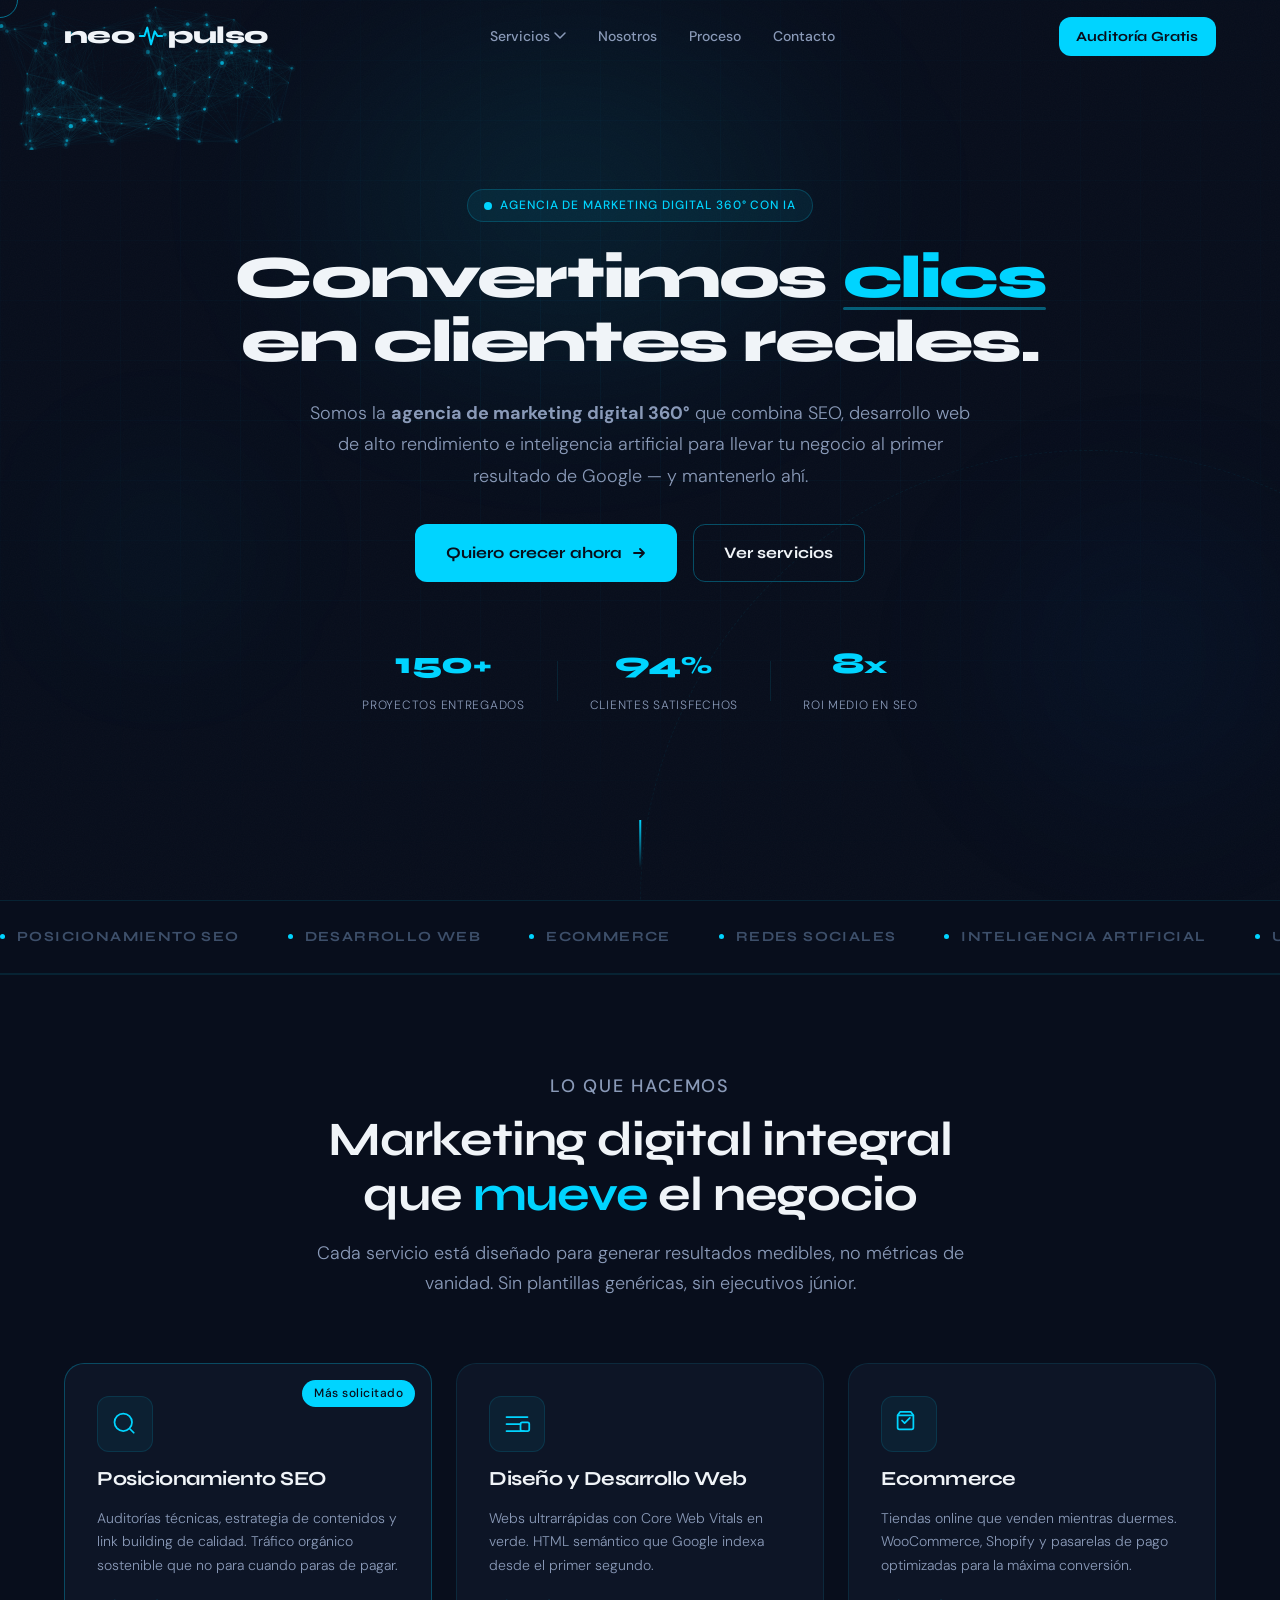
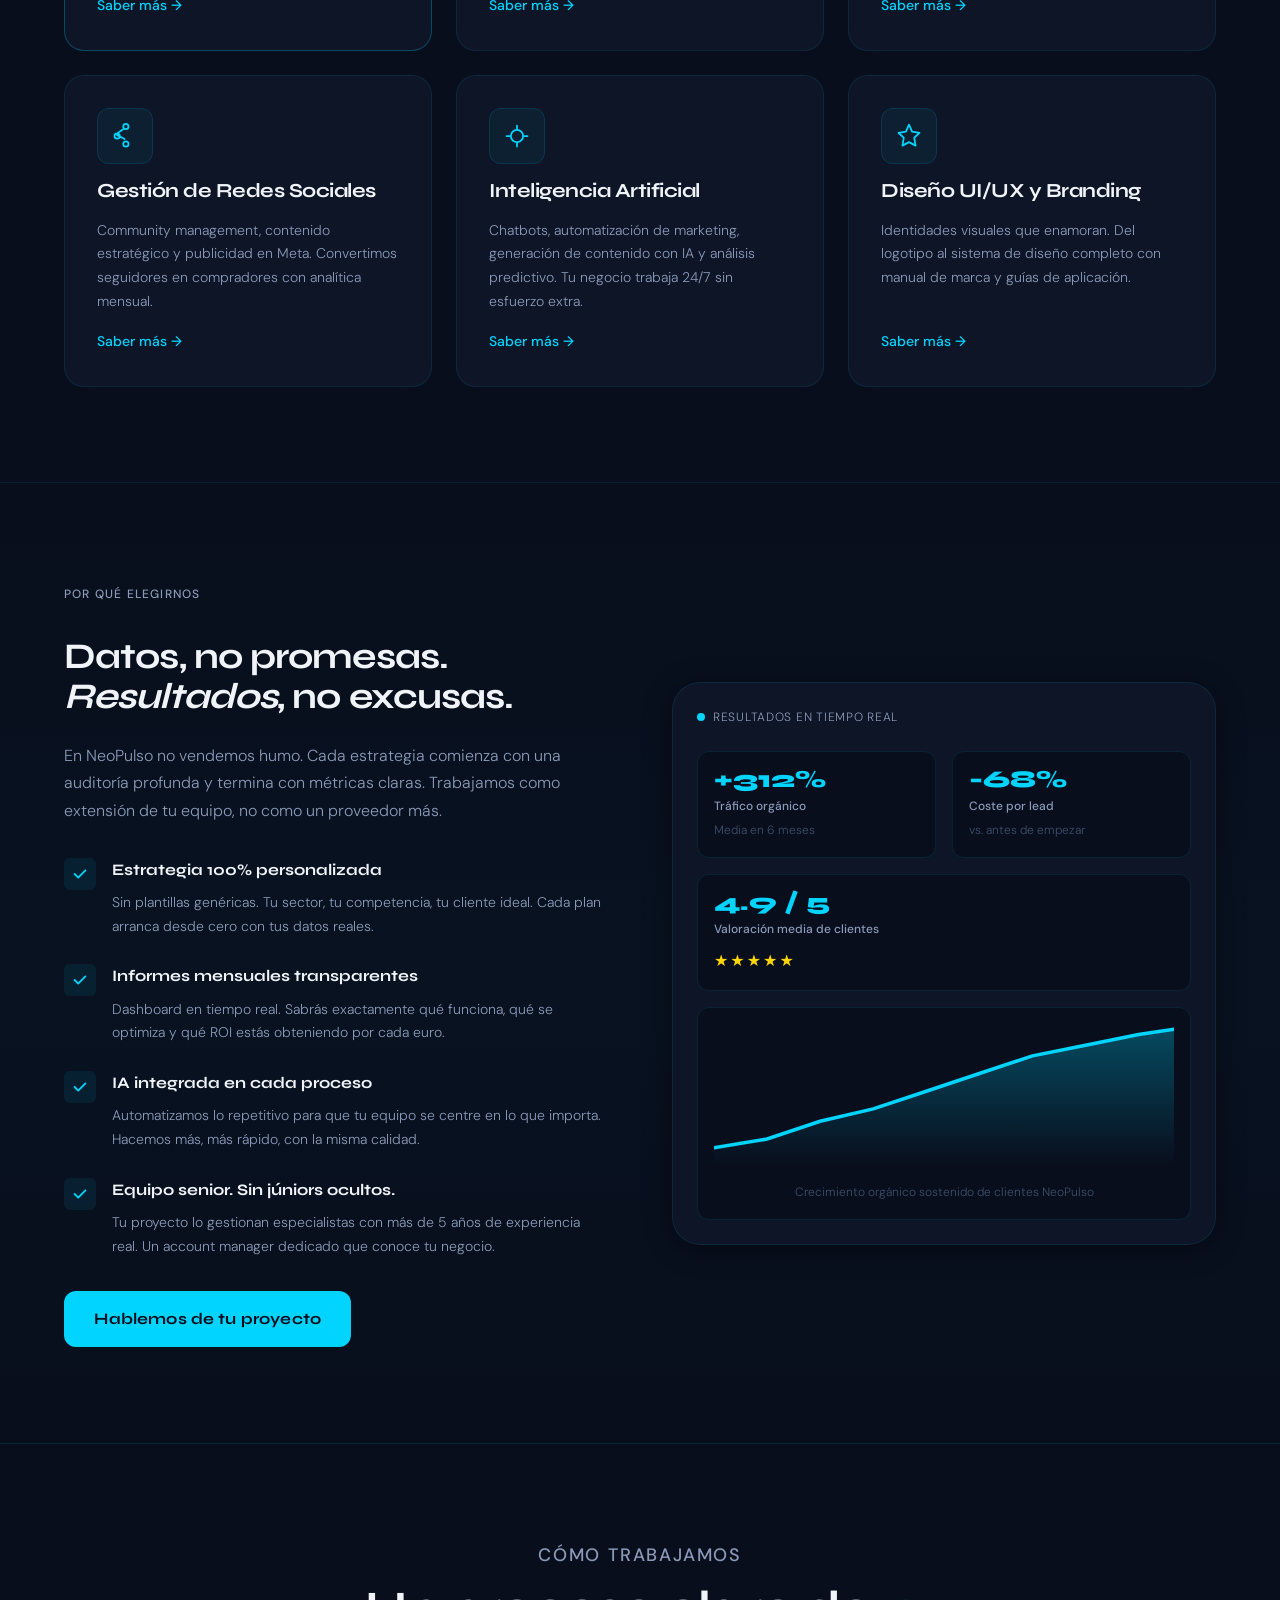
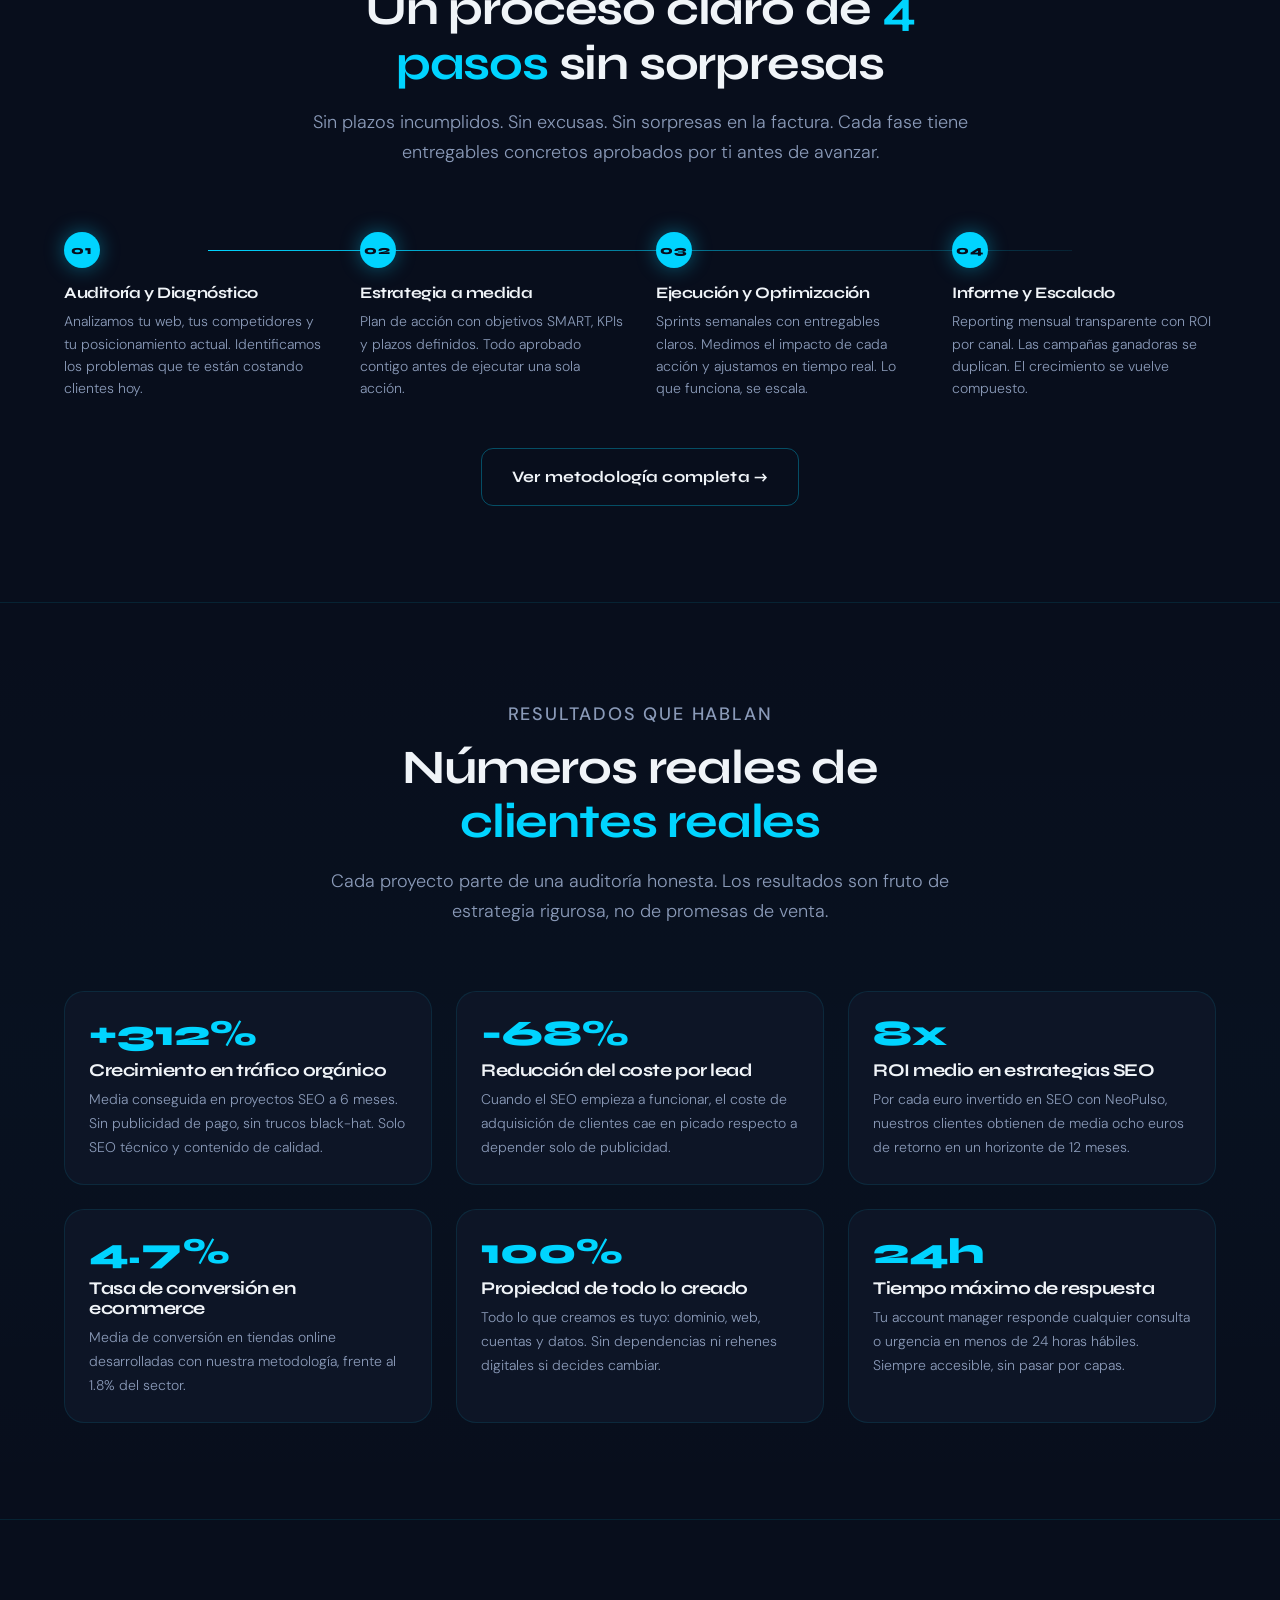
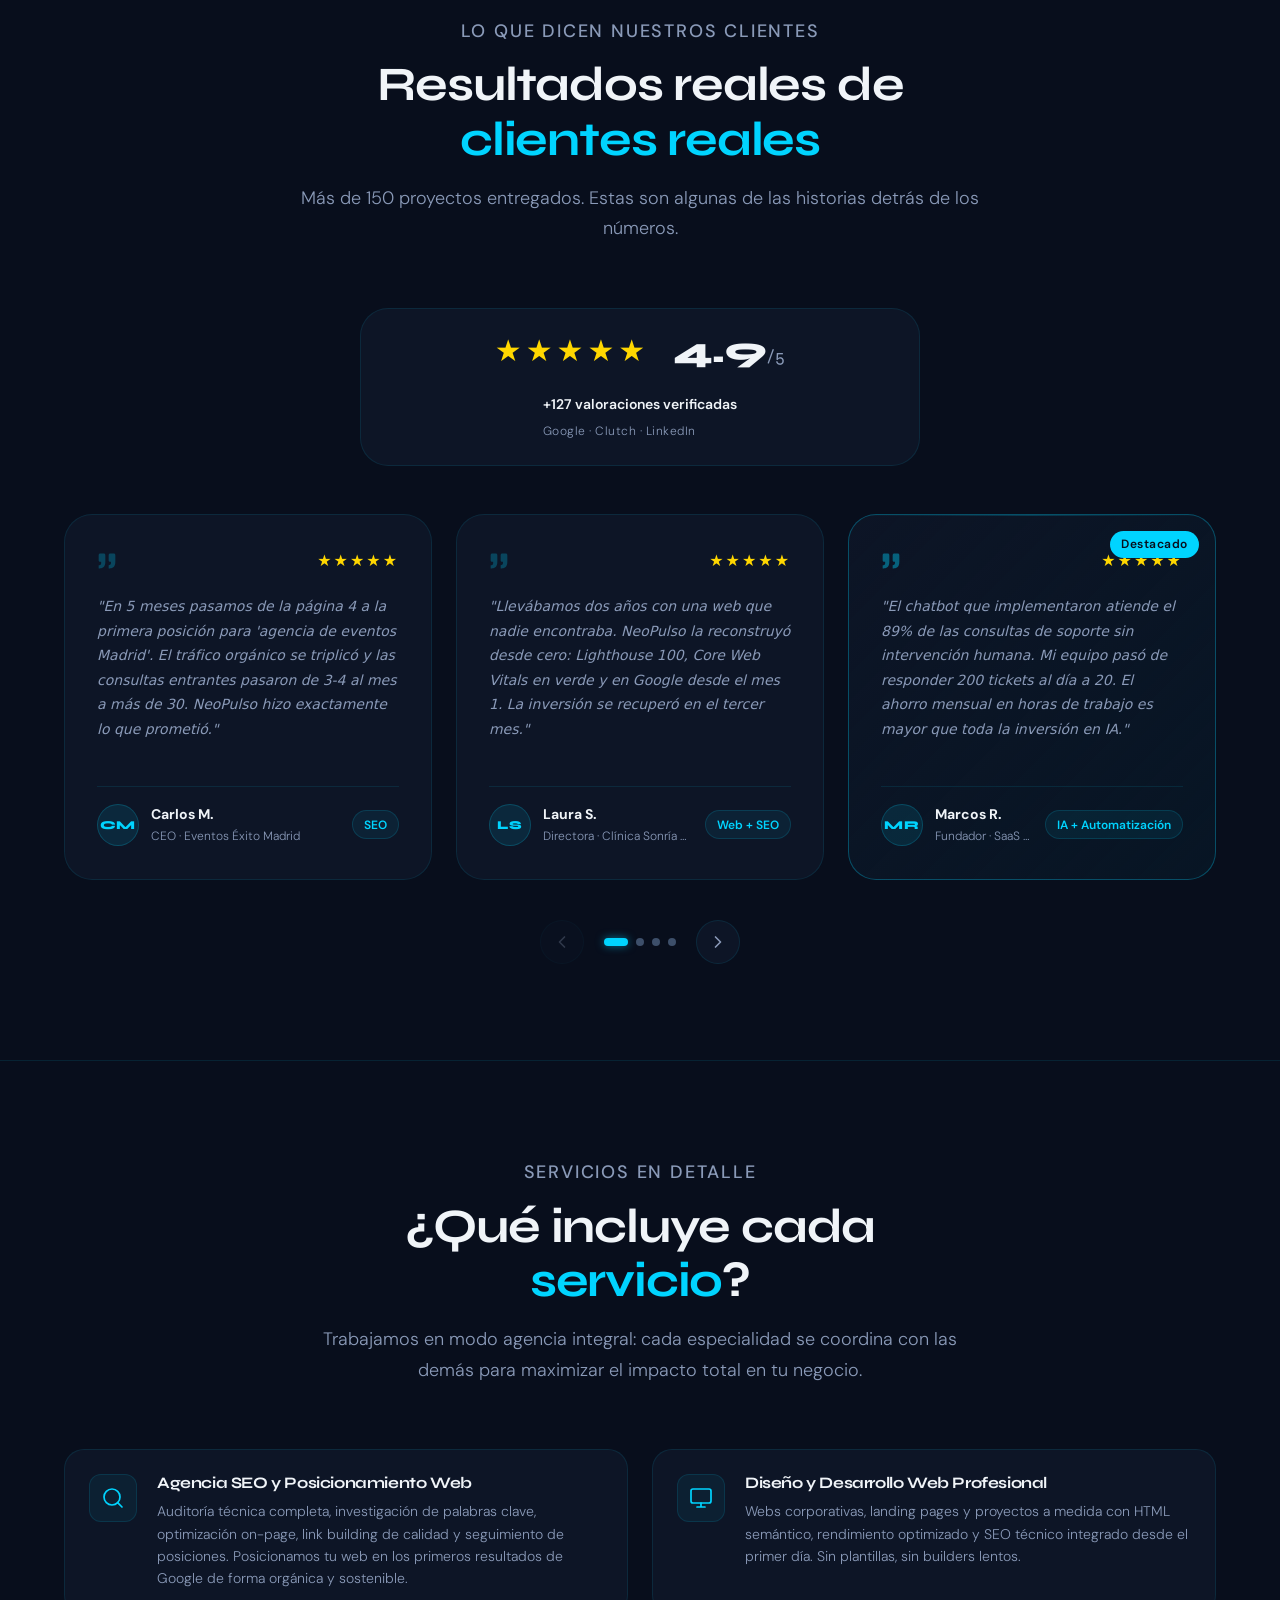
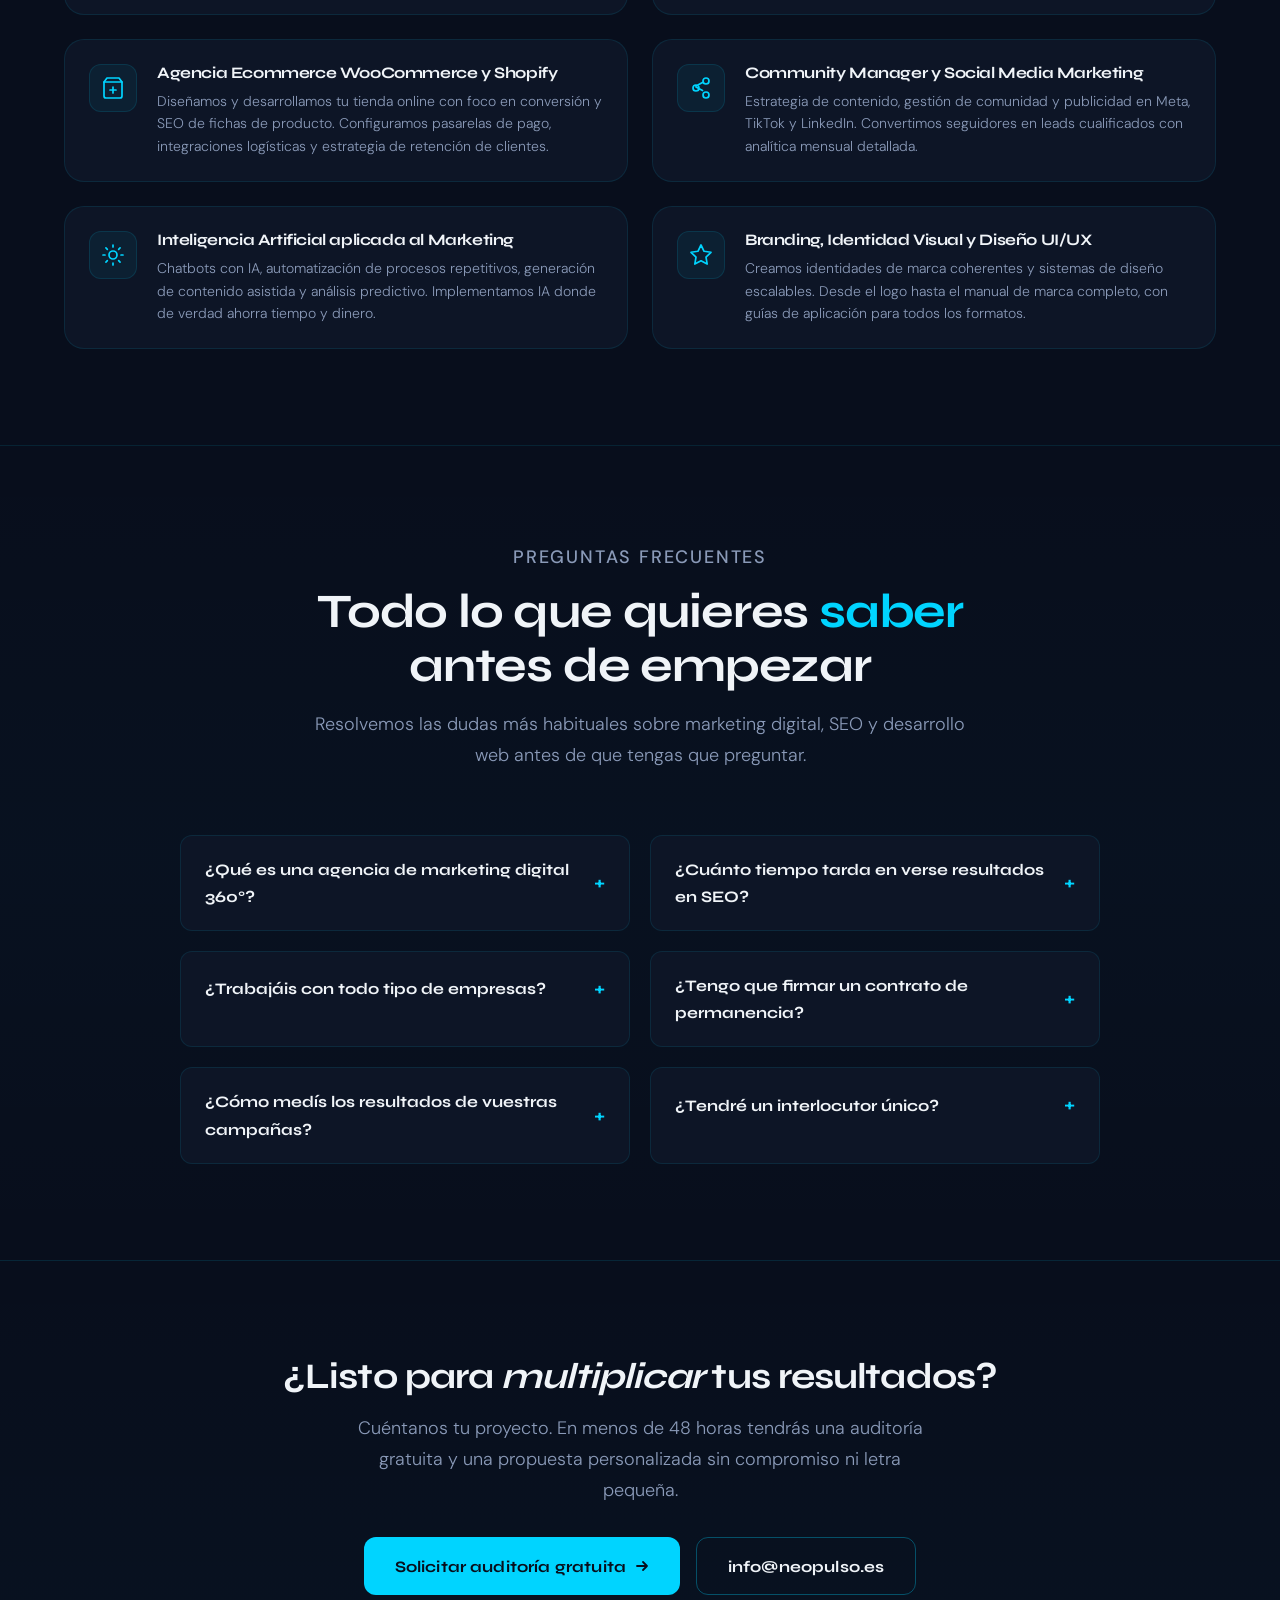
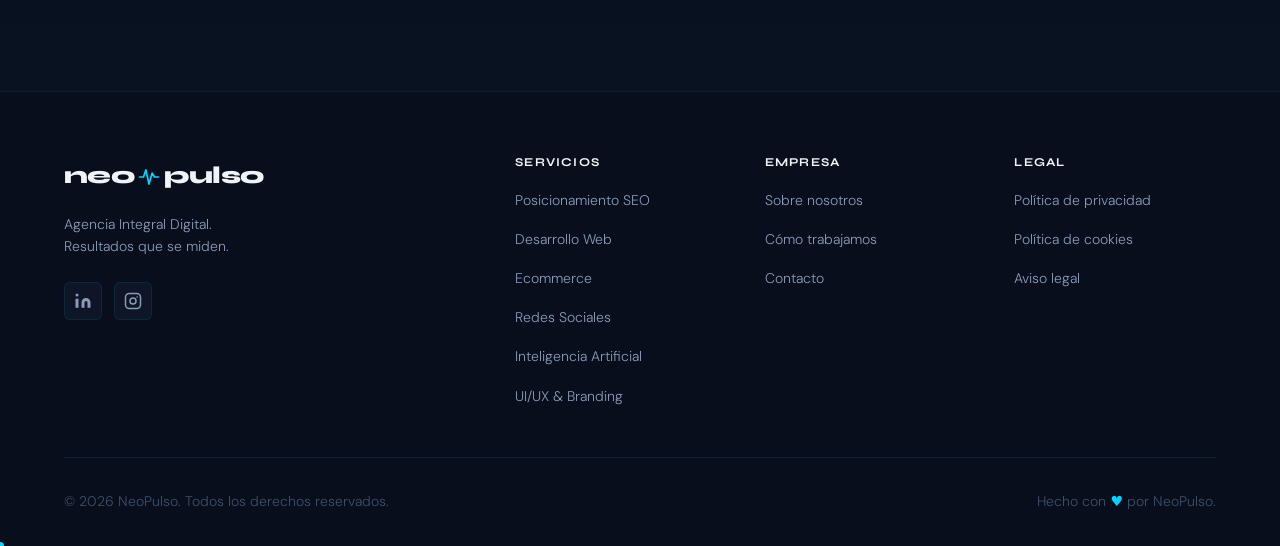
==== commit b78ac561: "qfewwefweweqf" ====
--- a/index.html
+++ b/index.html
@@ -4,46 +4,215 @@
   <meta charset="UTF-8"/>
   <meta name="viewport" content="width=device-width,initial-scale=1.0"/>
   <meta http-equiv="X-UA-Compatible" content="IE=edge"/>
-  <title>NeoPulso | Agencia de Marketing Digital 360°  — SEO, Web, IA</title>
-  <meta name="description" content="NeoPulso es tu agencia de marketing digital integral : SEO, desarrollo web, ecommerce, redes sociales, inteligencia artificial y branding. Estrategias data-driven con resultados medibles."/>
-  <meta name="keywords" content="agencia SEO, desarrollo web, marketing 360, inteligencia artificial marketing, ecommerce"/>
+
+  <!-- ══ SEO PRIMARIO ══════════════════════════════════════════ -->
+  <title>Agencia de Marketing Digital 360° y Desarrollo Web | NeoPulso</title>
+  <meta name="description" content="NeoPulso, agencia de marketing digital 360°: SEO, desarrollo web, ecommerce, redes sociales, inteligencia artificial y branding. Estrategias data-driven con resultados medibles desde el primer mes."/>
+  <meta name="keywords" content="agencia marketing digital, agencia SEO, desarrollo web profesional, marketing 360, inteligencia artificial marketing, agencia ecommerce España"/>
   <meta name="author" content="NeoPulso"/>
+  <meta name="robots" content="index, follow, max-snippet:-1, max-image-preview:large, max-video-preview:-1"/>
+
+  <!-- ══ CANONICAL ═════════════════════════════════════════════ -->
   <link rel="canonical" href="https://www.neopulso.es/"/>
+
+  <!-- ══ OG / SOCIAL ══════════════════════════════════════════ -->
   <meta property="og:type" content="website"/>
   <meta property="og:url" content="https://www.neopulso.es/"/>
-  <meta property="og:title" content="NeoPulso | Agencia de Marketing Digital 360°"/>
-  <meta property="og:description" content="SEO, web, ecommerce, RRSS, IA y branding. Resultados medibles desde el primer mes."/>
+  <meta property="og:title" content="Agencia de Marketing Digital 360° | NeoPulso"/>
+  <meta property="og:description" content="SEO, desarrollo web, ecommerce, redes sociales, IA y branding. Resultados medibles desde el primer mes."/>
   <meta property="og:image" content="https://www.neopulso.es/assets/img/og-image.jpg"/>
+  <meta property="og:image:width" content="1200"/>
+  <meta property="og:image:height" content="630"/>
   <meta property="og:locale" content="es_ES"/>
+  <meta property="og:site_name" content="NeoPulso"/>
+
+  <!-- ══ TWITTER CARD ══════════════════════════════════════════ -->
   <meta name="twitter:card" content="summary_large_image"/>
-  <meta name="twitter:title" content="NeoPulso | Agencia Marketing Digital 360°"/>
-  <meta name="twitter:description" content="Estrategias digitales data-driven ."/>
+  <meta name="twitter:title" content="Agencia de Marketing Digital 360° | NeoPulso"/>
+  <meta name="twitter:description" content="Estrategias digitales data-driven que combinan SEO, desarrollo web e IA."/>
   <meta name="twitter:image" content="https://www.neopulso.es/assets/img/og-image.jpg"/>
-  <meta name="robots" content="index,follow,max-snippet:-1,max-image-preview:large,max-video-preview:-1"/>
-
-  <!-- FAVICON: coloca tu .ico o .png aquí -->
-  <link rel="icon" type="image/png" sizes="32x32" href="assets/img/favicon-32.png"/>
-  <link rel="icon" type="image/png" sizes="16x16" href="assets/img/favicon-16.png"/>
-  <link rel="shortcut icon" href="assets/img/favicon.ico"/>
-  <link rel="apple-touch-icon" sizes="180x180" href="assets/img/apple-touch-icon.png"/>
-
+
+  <!-- ══ FAVICONS ══════════════════════════════════════════════ -->
+<link rel="icon" rel="icon" type="image/x-icon" href="assets/img/favicon.ico"/>
+
+  <!-- ══ FONTS ══════════════════════════════════════════════════ -->
   <link rel="preconnect" href="https://fonts.googleapis.com"/>
   <link rel="preconnect" href="https://fonts.gstatic.com" crossorigin/>
   <link href="https://fonts.googleapis.com/css2?family=Syne:wght@700;800&family=DM+Sans:opsz,wght@9..40,300;9..40,400;9..40,500&display=swap" rel="stylesheet"/>
+
+  <!-- ══ CSS ════════════════════════════════════════════════════ -->
   <link rel="stylesheet" href="assets/css/styles.css"/>
 
+  <!-- ══ SCHEMA: LocalBusiness + MarketingAgency ═══════════════ -->
   <script type="application/ld+json">
-  {"@context":"https://schema.org","@type":["LocalBusiness","MarketingAgency"],"name":"NeoPulso","description":"Agencia de Marketing Digital 360° : SEO, desarrollo web, ecommerce, redes sociales, inteligencia artificial y branding.","url":"https://www.neopulso.es","logo":"https://www.neopulso.es/assets/img/logo-neopulso.png","email":"info@neopulso.es","priceRange":"€€","address":{"@type":"PostalAddress","addressLocality":"España","addressCountry":"ES"},"openingHoursSpecification":[{"@type":"OpeningHoursSpecification","dayOfWeek":["Monday","Tuesday","Wednesday","Thursday","Friday"],"opens":"09:00","closes":"18:00"}],"sameAs":["https://www.linkedin.com/company/neopulso","https://www.instagram.com/neopulso"]}
+  {
+    "@context": "https://schema.org",
+    "@type": ["LocalBusiness", "MarketingAgency"],
+    "name": "NeoPulso",
+    "description": "Agencia de Marketing Digital 360°: SEO, desarrollo web, ecommerce, redes sociales, inteligencia artificial y branding. Estrategias data-driven con resultados medibles.",
+    "url": "https://www.neopulso.es",
+    "logo": "https://www.neopulso.es/assets/img/logo-neopulso.png",
+    "image": "https://www.neopulso.es/assets/img/og-image.jpg",
+    "email": "info@neopulso.es",
+    "priceRange": "€€",
+    "address": {
+      "@type": "PostalAddress",
+      "addressCountry": "ES",
+      "addressLocality": "España"
+    },
+    "openingHoursSpecification": [
+      {
+        "@type": "OpeningHoursSpecification",
+        "dayOfWeek": ["Monday","Tuesday","Wednesday","Thursday","Friday"],
+        "opens": "09:00",
+        "closes": "18:00"
+      }
+    ],
+    "sameAs": [
+      "https://www.linkedin.com/company/neopulso",
+      "https://www.instagram.com/neopulso"
+    ],
+    "hasOfferCatalog": {
+      "@type": "OfferCatalog",
+      "name": "Servicios de Marketing Digital",
+      "itemListElement": [
+        { "@type": "Offer", "itemOffered": { "@type": "Service", "name": "Posicionamiento SEO", "url": "https://www.neopulso.es/agencia-seo" } },
+        { "@type": "Offer", "itemOffered": { "@type": "Service", "name": "Diseño y Desarrollo Web", "url": "https://www.neopulso.es/agencia-desarrollo-web" } },
+        { "@type": "Offer", "itemOffered": { "@type": "Service", "name": "Ecommerce", "url": "https://www.neopulso.es/agencia-ecommerce" } },
+        { "@type": "Offer", "itemOffered": { "@type": "Service", "name": "Gestión de Redes Sociales", "url": "https://www.neopulso.es/agencia-redes-sociales" } },
+        { "@type": "Offer", "itemOffered": { "@type": "Service", "name": "Inteligencia Artificial para Marketing", "url": "https://www.neopulso.es/agencia-ia" } },
+        { "@type": "Offer", "itemOffered": { "@type": "Service", "name": "Diseño UI/UX y Branding", "url": "https://www.neopulso.es/agencia-branding" } }
+      ]
+    }
+  }
   </script>
+
+  <!-- ══ SCHEMA: FAQPage ═══════════════════════════════════════ -->
+  <script type="application/ld+json">
+  {
+    "@context": "https://schema.org",
+    "@type": "FAQPage",
+    "mainEntity": [
+      {
+        "@type": "Question",
+        "name": "¿Qué es una agencia de marketing digital 360°?",
+        "acceptedAnswer": {
+          "@type": "Answer",
+          "text": "Una agencia de marketing digital 360° gestiona todos los canales digitales de un negocio de forma integrada: SEO, desarrollo web, ecommerce, redes sociales, publicidad de pago e inteligencia artificial. Esto garantiza coherencia entre canales y maximiza el retorno de inversión total, frente al enfoque fragmentado de trabajar con múltiples proveedores."
+        }
+      },
+      {
+        "@type": "Question",
+        "name": "¿Cuánto tiempo tarda en verse resultados en SEO?",
+        "acceptedAnswer": {
+          "@type": "Answer",
+          "text": "Los primeros resultados de una estrategia SEO bien ejecutada se empiezan a ver entre los 3 y 6 meses, con crecimiento sostenido a partir del sexto mes. A diferencia de la publicidad de pago, el tráfico orgánico conseguido con SEO no desaparece cuando paras de invertir."
+        }
+      },
+      {
+        "@type": "Question",
+        "name": "¿Trabajáis con todo tipo de empresas o tenéis un sector específico?",
+        "acceptedAnswer": {
+          "@type": "Answer",
+          "text": "Trabajamos con empresas de todos los sectores y tamaños, desde startups hasta medianas empresas. Nuestra especialidad son negocios que quieren crecer de forma sostenible a través de canales digitales propios, sin depender exclusivamente de publicidad de pago."
+        }
+      },
+      {
+        "@type": "Question",
+        "name": "¿Tengo que firmar un contrato de permanencia?",
+        "acceptedAnswer": {
+          "@type": "Answer",
+          "text": "No. Trabajamos con contratos mensuales con 30 días de preaviso. Creemos que la mejor forma de retener clientes es con resultados, no con penalizaciones por cancelación."
+        }
+      },
+      {
+        "@type": "Question",
+        "name": "¿Cómo medís los resultados de vuestras campañas?",
+        "acceptedAnswer": {
+          "@type": "Answer",
+          "text": "Cada cliente tiene acceso a un dashboard en tiempo real con todas sus métricas: tráfico orgánico, posiciones en Google, conversiones, coste por lead y ROI por canal. Además, entregamos un informe ejecutivo mensual con análisis de resultados vs. objetivos y propuestas de optimización."
+        }
+      },
+      {
+        "@type": "Question",
+        "name": "¿Tendré un interlocutor único?",
+        "acceptedAnswer": {
+          "@type": "Answer",
+          "text": "Sí. Cada cliente tiene un account manager dedicado que coordina el equipo técnico. Una sola persona de contacto que conoce tu proyecto al detalle y está disponible en menos de 24 horas hábiles."
+        }
+      }
+    ]
+  }
+  </script>
+
+  <!--
+  ══ SCHEMA AggregateRating — descomentar cuando tengas reseñas reales ══
+  <script type="application/ld+json">
+  {
+    "@context": "https://schema.org",
+    "@type": "LocalBusiness",
+    "name": "NeoPulso",
+    "aggregateRating": {
+      "@type": "AggregateRating",
+      "ratingValue": "4.9",
+      "reviewCount": "127",
+      "bestRating": "5",
+      "worstRating": "1"
+    }
+  }
+  </script>
+  -->
+
+  <!-- ══ ESTILOS CARRUSEL TESTIMONIOS ══════════════════════════ -->
+  <style>
+    .testimonios-section{overflow:hidden}
+    .test-rating-global{display:flex;align-items:center;justify-content:center;gap:var(--s6);flex-wrap:wrap;padding:var(--s6) var(--s8);background:var(--bg-card);border:1px solid var(--border);border-radius:var(--r-xl);max-width:560px;margin-inline:auto;margin-bottom:var(--s12)}
+    .test-stars{color:#FFD700;font-size:var(--3xl);letter-spacing:4px;line-height:1}
+    .test-rating-num{font-family:var(--font-d);font-size:var(--4xl);font-weight:800;color:var(--white);line-height:1}
+    .test-rating-num span{font-size:var(--lg);color:var(--muted);font-weight:400}
+    .test-rating-meta{display:flex;flex-direction:column;gap:4px}
+    .test-rating-count{font-size:var(--sm);font-weight:600;color:var(--white)}
+    .test-rating-sources{font-size:var(--xs);color:var(--muted);letter-spacing:.04em}
+    .test-carousel-wrapper{position:relative;width:100%;overflow:hidden}
+    .test-track{display:flex;gap:var(--s6);transition:transform .55s cubic-bezier(.25,.46,.45,.94);will-change:transform;align-items:stretch}
+    .test-card{flex:0 0 calc((100% - 2 * var(--s6)) / 3);min-width:calc((100% - 2 * var(--s6)) / 3);background:var(--bg-card);border:1px solid var(--border);border-radius:var(--r-xl);padding:var(--s8);display:flex;flex-direction:column;gap:var(--s5);position:relative;overflow:hidden;transition:border-color var(--tr),box-shadow var(--tr),transform var(--tr-slow)}
+    .test-card::before{content:'';position:absolute;top:0;left:0;right:0;height:1px;background:linear-gradient(90deg,transparent,rgba(0,212,255,.2),transparent);opacity:0;transition:opacity var(--tr)}
+    .test-card:hover{border-color:var(--border-h);box-shadow:var(--glow);transform:translateY(-4px)}
+    .test-card:hover::before{opacity:1}
+    .test-card--featured{border-color:rgba(0,212,255,.3);background:linear-gradient(135deg,var(--bg-card) 0%,rgba(0,212,255,.04) 100%)}
+    .test-card--featured::before{opacity:1}
+    .test-card--featured::after{content:'Destacado';position:absolute;top:var(--s4);right:var(--s4);font-size:var(--xs);font-weight:600;letter-spacing:.04em;color:var(--bg);background:var(--cyan);border-radius:100px;padding:.2rem .7rem}
+    .test-card-top{display:flex;align-items:center;justify-content:space-between}
+    .test-stars-small{color:#FFD700;font-size:var(--base);letter-spacing:2px}
+    .test-body{flex:1}
+    .test-body p{font-size:var(--sm);color:var(--muted);line-height:1.75;font-style:italic;margin:0}
+    .test-author{display:flex;align-items:center;gap:var(--s3);padding-top:var(--s4);border-top:1px solid var(--border)}
+    .test-avatar{flex-shrink:0;width:42px;height:42px;border-radius:50%;background:rgba(0,212,255,.1);border:1px solid rgba(0,212,255,.2);display:flex;align-items:center;justify-content:center;font-family:var(--font-d);font-size:var(--xs);font-weight:800;color:var(--cyan);letter-spacing:.05em}
+    .test-author-info{flex:1;min-width:0}
+    .test-author-info strong{display:block;font-size:var(--sm);font-weight:700;color:var(--white);white-space:nowrap;overflow:hidden;text-overflow:ellipsis}
+    .test-author-info span{display:block;font-size:var(--xs);color:var(--muted);white-space:nowrap;overflow:hidden;text-overflow:ellipsis}
+    .test-service-tag{flex-shrink:0;font-size:var(--xs);font-weight:600;color:var(--cyan);background:rgba(0,212,255,.07);border:1px solid rgba(0,212,255,.15);border-radius:100px;padding:.2rem .7rem;white-space:nowrap}
+    .test-controls{display:flex;align-items:center;justify-content:center;gap:var(--s5);margin-top:var(--s10)}
+    .test-btn{width:44px;height:44px;border-radius:50%;background:var(--bg-card);border:1px solid var(--border);color:var(--muted);display:flex;align-items:center;justify-content:center;cursor:pointer;transition:background var(--tr),border-color var(--tr),color var(--tr),transform 150ms ease;flex-shrink:0}
+    .test-btn:hover:not(:disabled){background:var(--cyan-glow);border-color:var(--border-h);color:var(--cyan);transform:scale(1.08)}
+    .test-btn:disabled{opacity:.3;cursor:not-allowed}
+    .test-dots{display:flex;gap:var(--s2);align-items:center}
+    .test-dot{width:8px;height:8px;border-radius:50%;background:var(--subtle);border:none;cursor:pointer;transition:background var(--tr),width var(--tr);padding:0}
+    .test-dot.active{background:var(--cyan);width:24px;border-radius:4px;box-shadow:0 0 8px rgba(0,212,255,.5)}
+    @media(max-width:1024px){.test-card{flex:0 0 calc((100% - var(--s6)) / 2);min-width:calc((100% - var(--s6)) / 2)}}
+    @media(max-width:640px){.test-card{flex:0 0 calc(100% - var(--s6));min-width:calc(100% - var(--s6))}.test-rating-global{gap:var(--s4);padding:var(--s5)}.test-stars{font-size:var(--2xl)}.test-rating-num{font-size:var(--3xl)}}
+    @media(pointer:coarse){.test-btn,.test-dot{cursor:auto}}
+  </style>
 </head>
 <body>
 
-<!-- HEADER — inyectado por partials.js -->
 <div id="site-header-slot"></div>
 
 <main id="main-content">
 
-  <!-- ══ HERO ══════════════════════════════════════════════════ -->
+  <!-- ══════════════════════════════════════════════════════════
+       HERO
+  ═══════════════════════════════════════════════════════════════ -->
   <section class="hero" aria-labelledby="hero-h1">
     <div class="hero-bg" aria-hidden="true">
       <canvas id="particles-canvas"></canvas>
@@ -56,160 +225,607 @@
     <div class="container hero-content">
       <div class="hero-badge">
         <span class="pulse-dot" aria-hidden="true"></span>
-        Agencia de Marketing 360° con IA 
-      </div>
+        Agencia de Marketing Digital 360° con IA
+      </div>
+
       <h1 id="hero-h1" class="hero-title">
         Convertimos <em class="scramble-target">clics</em><br/>en clientes reales.
       </h1>
-      <p class="hero-sub">Estrategias digitales data-driven que combinan SEO, desarrollo web de alto rendimiento e inteligencia artificial para llevar tu negocio al primer resultado de Google — y mantenerlo ahí.</p>
+
+      <p class="hero-sub">
+        Somos la <strong>agencia de marketing digital 360°</strong> que combina SEO, desarrollo web de alto rendimiento e inteligencia artificial para llevar tu negocio al primer resultado de Google — y mantenerlo ahí.
+      </p>
+
       <div class="hero-actions">
-        <a href="contacto" class="btn btn-primary btn-lg">Quiero crecer ahora <svg width="16" height="16" viewBox="0 0 16 16" fill="none" aria-hidden="true"><path d="M3 8h10M9 4l4 4-4 4" stroke="currentColor" stroke-width="1.8" stroke-linecap="round" stroke-linejoin="round"/></svg></a>
+        <a href="contacto" class="btn btn-primary btn-lg">
+          Quiero crecer ahora
+          <svg width="16" height="16" viewBox="0 0 16 16" fill="none" aria-hidden="true">
+            <path d="M3 8h10M9 4l4 4-4 4" stroke="currentColor" stroke-width="1.8" stroke-linecap="round" stroke-linejoin="round"/>
+          </svg>
+        </a>
         <a href="#servicios" class="btn btn-ghost btn-lg">Ver servicios</a>
       </div>
-      <div class="hero-stats" aria-label="Estadísticas clave">
-        <div class="stat-item"><span><strong class="stat-val" data-target="150">0</strong><span class="stat-suf">+</span></span><span class="stat-lbl">Proyectos entregados</span></div>
+
+      <div class="hero-stats" aria-label="Estadísticas clave de NeoPulso">
+        <div class="stat-item">
+          <span><strong class="stat-val" data-target="150">0</strong><span class="stat-suf">+</span></span>
+          <span class="stat-lbl">Proyectos entregados</span>
+        </div>
         <div class="stat-div" aria-hidden="true"></div>
-        <div class="stat-item"><span><strong class="stat-val" data-target="94">0</strong><span class="stat-suf">%</span></span><span class="stat-lbl">Clientes satisfechos</span></div>
+        <div class="stat-item">
+          <span><strong class="stat-val" data-target="94">0</strong><span class="stat-suf">%</span></span>
+          <span class="stat-lbl">Clientes satisfechos</span>
+        </div>
         <div class="stat-div" aria-hidden="true"></div>
-        <div class="stat-item"><span><strong class="stat-val" data-target="8">0</strong><span class="stat-suf">x</span></span><span class="stat-lbl">ROI medio en SEO</span></div>
-      </div>
-    </div></section>
-
-  <!-- TICKER -->
-  <div class="ticker-section" aria-hidden="true">
+        <div class="stat-item">
+          <span><strong class="stat-val" data-target="8">0</strong><span class="stat-suf">x</span></span>
+          <span class="stat-lbl">ROI medio en SEO</span>
+        </div>
+      </div>
+    </div>
+
+    <span class="scroll-hint" aria-hidden="true"><span class="scroll-hint__line"></span></span>
+  </section>
+
+  <!-- ══ TICKER ════════════════════════════════════════════════ -->
+  <div class="ticker-section" aria-hidden="true" role="presentation">
     <div class="ticker-track">
       <span class="ticker-item"><span class="ticker-dot"></span>Posicionamiento SEO</span>
       <span class="ticker-item"><span class="ticker-dot"></span>Desarrollo Web</span>
       <span class="ticker-item"><span class="ticker-dot"></span>Ecommerce</span>
       <span class="ticker-item"><span class="ticker-dot"></span>Redes Sociales</span>
       <span class="ticker-item"><span class="ticker-dot"></span>Inteligencia Artificial</span>
-      <span class="ticker-item"><span class="ticker-dot"></span>UI/UX Branding</span>
+      <span class="ticker-item"><span class="ticker-dot"></span>UI/UX &amp; Branding</span>
       <span class="ticker-item"><span class="ticker-dot"></span>Marketing 360°</span>
       <span class="ticker-item"><span class="ticker-dot"></span>Resultados Medibles</span>
-      <span class="ticker-item"><span class="ticker-dot"></span>Posicionamiento SEO</span>
-      <span class="ticker-item"><span class="ticker-dot"></span>Desarrollo Web</span>
-      <span class="ticker-item"><span class="ticker-dot"></span>Ecommerce</span>
-      <span class="ticker-item"><span class="ticker-dot"></span>Redes Sociales</span>
-      <span class="ticker-item"><span class="ticker-dot"></span>Inteligencia Artificial</span>
-      <span class="ticker-item"><span class="ticker-dot"></span>UI/UX Branding</span>
-      <span class="ticker-item"><span class="ticker-dot"></span>Marketing 360°</span>
-      <span class="ticker-item"><span class="ticker-dot"></span>Resultados Medibles</span>
+      <span class="ticker-item" aria-hidden="true"><span class="ticker-dot"></span>Posicionamiento SEO</span>
+      <span class="ticker-item" aria-hidden="true"><span class="ticker-dot"></span>Desarrollo Web</span>
+      <span class="ticker-item" aria-hidden="true"><span class="ticker-dot"></span>Ecommerce</span>
+      <span class="ticker-item" aria-hidden="true"><span class="ticker-dot"></span>Redes Sociales</span>
+      <span class="ticker-item" aria-hidden="true"><span class="ticker-dot"></span>Inteligencia Artificial</span>
+      <span class="ticker-item" aria-hidden="true"><span class="ticker-dot"></span>UI/UX &amp; Branding</span>
+      <span class="ticker-item" aria-hidden="true"><span class="ticker-dot"></span>Marketing 360°</span>
+      <span class="ticker-item" aria-hidden="true"><span class="ticker-dot"></span>Resultados Medibles</span>
     </div>
   </div>
 
-  <!-- ══ SERVICIOS ═════════════════════════════════════════════ -->
+  <!-- ══════════════════════════════════════════════════════════
+       SERVICIOS
+  ═══════════════════════════════════════════════════════════════ -->
   <section class="section-border" id="servicios" aria-labelledby="svc-h2">
     <div class="container">
       <header class="sh">
         <p class="sh__eye">Lo que hacemos</p>
-        <h2 id="svc-h2">Marketing integral que <em>mueve</em> el negocio</h2>
-        <p>Cada servicio está diseñado para generar resultados medibles, no métricas de vanidad.</p>
+        <h2 id="svc-h2">Marketing digital integral que <em>mueve</em> el negocio</h2>
+        <p>Cada servicio está diseñado para generar resultados medibles, no métricas de vanidad. Sin plantillas genéricas, sin ejecutivos júnior.</p>
       </header>
+
       <div class="services-grid" role="list">
-        <article class="svc-card" role="listitem">
-          <div class="svc-icon" aria-hidden="true"><svg width="28" height="28" viewBox="0 0 32 32" fill="none"><path d="M4 8h24M4 16h16M4 24h20" stroke="var(--cyan)" stroke-width="2" stroke-linecap="round"/><rect x="20" y="14" width="10" height="10" rx="2" stroke="var(--cyan)" stroke-width="2"/></svg></div>
-          <h3><a href="agencia-desarrollo-web" style="color:inherit">Diseño &amp; Desarrollo Web</a></h3>
+
+        <article class="svc-card svc-card--feat reveal" role="listitem">
+          <div class="svc-badge">Más solicitado</div>
+          <div class="svc-icon" aria-hidden="true">
+            <svg width="28" height="28" viewBox="0 0 32 32" fill="none">
+              <circle cx="14" cy="14" r="10" stroke="var(--cyan)" stroke-width="2"/>
+              <path d="m26 26-4-4" stroke="var(--cyan)" stroke-width="2" stroke-linecap="round"/>
+            </svg>
+          </div>
+          <h3><a href="agencia-seo" style="color:inherit">Posicionamiento SEO</a></h3>
+          <p>Auditorías técnicas, estrategia de contenidos y link building de calidad. Tráfico orgánico sostenible que no para cuando paras de pagar.</p>
+          <a href="agencia-seo" class="svc-link" aria-label="Más información sobre Posicionamiento SEO">Saber más →</a>
+        </article>
+
+        <article class="svc-card reveal" role="listitem">
+          <div class="svc-icon" aria-hidden="true">
+            <svg width="28" height="28" viewBox="0 0 32 32" fill="none">
+              <path d="M4 8h24M4 16h16M4 24h20" stroke="var(--cyan)" stroke-width="2" stroke-linecap="round"/>
+              <rect x="20" y="14" width="10" height="10" rx="2" stroke="var(--cyan)" stroke-width="2"/>
+            </svg>
+          </div>
+          <h3><a href="agencia-desarrollo-web" style="color:inherit">Diseño y Desarrollo Web</a></h3>
           <p>Webs ultrarrápidas con Core Web Vitals en verde. HTML semántico que Google indexa desde el primer segundo.</p>
-          <a href="agencia-desarrollo-web" class="svc-link">Saber más →</a>
+          <a href="agencia-desarrollo-web" class="svc-link" aria-label="Más información sobre Diseño y Desarrollo Web">Saber más →</a>
         </article>
-        <article class="svc-card" role="listitem">
-          <div class="svc-icon" aria-hidden="true"><svg width="28" height="28" viewBox="0 0 32 32" fill="none"><path d="M6 2L3 6v14a2 2 0 0 0 2 2h14a2 2 0 0 0 2-2V6l-3-4z" stroke="var(--cyan)" stroke-width="2" stroke-linecap="round" stroke-linejoin="round"/><line x1="3" y1="6" x2="21" y2="6" stroke="var(--cyan)" stroke-width="2"/><path d="M8 12l3 3 6-6" stroke="var(--cyan)" stroke-width="2" stroke-linecap="round" stroke-linejoin="round"/></svg></div>
+
+        <article class="svc-card reveal" role="listitem">
+          <div class="svc-icon" aria-hidden="true">
+            <svg width="28" height="28" viewBox="0 0 32 32" fill="none">
+              <path d="M6 2L3 6v14a2 2 0 0 0 2 2h14a2 2 0 0 0 2-2V6l-3-4z" stroke="var(--cyan)" stroke-width="2" stroke-linecap="round" stroke-linejoin="round"/>
+              <line x1="3" y1="6" x2="21" y2="6" stroke="var(--cyan)" stroke-width="2"/>
+              <path d="M8 12l3 3 6-6" stroke="var(--cyan)" stroke-width="2" stroke-linecap="round" stroke-linejoin="round"/>
+            </svg>
+          </div>
           <h3><a href="agencia-ecommerce" style="color:inherit">Ecommerce</a></h3>
-          <p>Tiendas online que venden mientras duermes. WooCommerce, Shopify y pasarelas de pago optimizadas.</p>
-          <a href="agencia-ecommerce" class="svc-link">Saber más →</a>
+          <p>Tiendas online que venden mientras duermes. WooCommerce, Shopify y pasarelas de pago optimizadas para la máxima conversión.</p>
+          <a href="agencia-ecommerce" class="svc-link" aria-label="Más información sobre Ecommerce">Saber más →</a>
         </article>
-        <article class="svc-card svc-card--feat" role="listitem">
-          <div class="svc-badge">Más solicitado</div>
-          <div class="svc-icon" aria-hidden="true"><svg width="28" height="28" viewBox="0 0 32 32" fill="none"><circle cx="14" cy="14" r="10" stroke="var(--cyan)" stroke-width="2"/><path d="m26 26-4-4" stroke="var(--cyan)" stroke-width="2" stroke-linecap="round"/></svg></div>
-          <h3><a href="agencia-seo" style="color:inherit">Posicionamiento SEO</a></h3>
-          <p>Auditorías técnicas, estrategia de contenidos y link building. Resultados orgánicos sostenibles sin publicidad.</p>
-          <a href="agencia-seo" class="svc-link">Saber más →</a>
+
+        <article class="svc-card reveal" role="listitem">
+          <div class="svc-icon" aria-hidden="true">
+            <svg width="28" height="28" viewBox="0 0 32 32" fill="none">
+              <path d="M17 2a3 3 0 1 1 0 6 3 3 0 0 1 0-6zM7 13a3 3 0 1 1 0 6A3 3 0 0 1 7 13zm10 9a3 3 0 1 1 0 6 3 3 0 0 1 0-6zm-10-7 8.5 4.5M13.5 8.5 7 13" stroke="var(--cyan)" stroke-width="2" stroke-linecap="round"/>
+            </svg>
+          </div>
+          <h3><a href="agencia-redes-sociales" style="color:inherit">Gestión de Redes Sociales</a></h3>
+          <p>Community management, contenido estratégico y publicidad en Meta. Convertimos seguidores en compradores con analítica mensual.</p>
+          <a href="agencia-redes-sociales" class="svc-link" aria-label="Más información sobre Gestión de Redes Sociales">Saber más →</a>
         </article>
-        <article class="svc-card" role="listitem">
-          <div class="svc-icon" aria-hidden="true"><svg width="28" height="28" viewBox="0 0 32 32" fill="none"><path d="M17 2a3 3 0 1 1 0 6 3 3 0 0 1 0-6zM7 13a3 3 0 1 1 0 6A3 3 0 0 1 7 13zm10 9a3 3 0 1 1 0 6 3 3 0 0 1 0-6zm-10-7 8.5 4.5M13.5 8.5 7 13" stroke="var(--cyan)" stroke-width="2" stroke-linecap="round"/></svg></div>
-          <h3><a href="agencia-redes-sociales" style="color:inherit">Gestión de Redes Sociales</a></h3>
-          <p>Comunidades que enganchan. Contenido que convierte seguidores en compradores con analítica mensual.</p>
-          <a href="agencia-redes-sociales" class="svc-link">Saber más →</a>
+
+        <article class="svc-card reveal" role="listitem">
+          <div class="svc-icon" aria-hidden="true">
+            <svg width="28" height="28" viewBox="0 0 32 32" fill="none">
+              <path d="M16 4v4M16 24v4M4 16h4M24 16h4" stroke="var(--cyan)" stroke-width="2" stroke-linecap="round"/>
+              <circle cx="16" cy="16" r="7" stroke="var(--cyan)" stroke-width="2"/>
+            </svg>
+          </div>
+          <h3><a href="agencia-ia" style="color:inherit">Inteligencia Artificial</a></h3>
+          <p>Chatbots, automatización de marketing, generación de contenido con IA y análisis predictivo. Tu negocio trabaja 24/7 sin esfuerzo extra.</p>
+          <a href="agencia-ia" class="svc-link" aria-label="Más información sobre Inteligencia Artificial para Marketing">Saber más →</a>
         </article>
-        <article class="svc-card" role="listitem">
-          <div class="svc-icon" aria-hidden="true"><svg width="28" height="28" viewBox="0 0 32 32" fill="none"><path d="M16 4v4M16 24v4M4 16h4M24 16h4" stroke="var(--cyan)" stroke-width="2" stroke-linecap="round"/><circle cx="16" cy="16" r="7" stroke="var(--cyan)" stroke-width="2"/></svg></div>
-          <h3><a href="agencia-ia" style="color:inherit">Inteligencia Artificial</a></h3>
-          <p>Chatbots, automatización de marketing, generación de contenido y análisis predictivo. IA que trabaja 24/7.</p>
-          <a href="agencia-ia" class="svc-link">Saber más →</a>
+
+        <article class="svc-card reveal" role="listitem">
+          <div class="svc-icon" aria-hidden="true">
+            <svg width="28" height="28" viewBox="0 0 32 32" fill="none">
+              <polygon points="16 3 19.5 11 28 12.3 22 18 23.5 27 16 23 8.5 27 10 18 4 12.3 12.5 11" stroke="var(--cyan)" stroke-width="2" stroke-linecap="round" stroke-linejoin="round"/>
+            </svg>
+          </div>
+          <h3><a href="agencia-branding" style="color:inherit">Diseño UI/UX y Branding</a></h3>
+          <p>Identidades visuales que enamoran. Del logotipo al sistema de diseño completo con manual de marca y guías de aplicación.</p>
+          <a href="agencia-branding" class="svc-link" aria-label="Más información sobre Diseño UI/UX y Branding">Saber más →</a>
         </article>
-        <article class="svc-card" role="listitem">
-          <div class="svc-icon" aria-hidden="true"><svg width="28" height="28" viewBox="0 0 32 32" fill="none"><polygon points="16 3 19.5 11 28 12.3 22 18 23.5 27 16 23 8.5 27 10 18 4 12.3 12.5 11" stroke="var(--cyan)" stroke-width="2" stroke-linecap="round" stroke-linejoin="round"/></svg></div>
-          <h3><a href="agencia-branding" style="color:inherit">Diseño UI/UX &amp; Branding</a></h3>
-          <p>Identidades visuales que enamoran. Del logotipo al sistema de diseño completo con manual de marca.</p>
-          <a href="agencia-branding" class="svc-link">Saber más →</a>
-        </article>
+
       </div>
     </div>
   </section>
 
-  <!-- ══ POR QUÉ ════════════════════════════════════════════════ -->
-  <section class="section-border" id="nosotros" aria-labelledby="why-h2" style="background:linear-gradient(180deg,transparent 0%,rgba(0,212,255,.02) 50%,transparent 100%)">
+  <!-- ══════════════════════════════════════════════════════════
+       POR QUÉ ELEGIRNOS
+  ═══════════════════════════════════════════════════════════════ -->
+  <section
+    class="section-border"
+    id="nosotros"
+    aria-labelledby="why-h2"
+    style="background:linear-gradient(180deg,transparent 0%,rgba(0,212,255,.02) 50%,transparent 100%)"
+  >
     <div class="container">
       <div class="why-inner">
-        <div class="why-content">
+
+        <div class="why-content reveal">
           <p class="sh__eye">Por qué elegirnos</p>
-          <h2 id="why-h2">Datos, no promesas. <em>Resultados</em>, no excusas.</h2>
-          <p>En NeoPulso no vendemos humo. Cada estrategia comienza con una auditoría profunda y termina con métricas claras. Trabajamos como extensión de tu equipo.</p>
+          <h2 id="why-h2">Datos, no promesas.<br/><em>Resultados</em>, no excusas.</h2>
+          <p>En NeoPulso no vendemos humo. Cada estrategia comienza con una auditoría profunda y termina con métricas claras. Trabajamos como extensión de tu equipo, no como un proveedor más.</p>
           <ul class="why-list" role="list">
-            <li class="why-item"><span class="why-icon" aria-hidden="true"><svg width="18" height="18" viewBox="0 0 20 20" fill="none"><path d="M4 10l4 4 8-8" stroke="var(--cyan)" stroke-width="2" stroke-linecap="round" stroke-linejoin="round"/></svg></span><div><strong>Estrategia 100% personalizada</strong><p>Sin plantillas genéricas. Tu sector, tu competencia, tu cliente ideal.</p></div></li>
-            <li class="why-item"><span class="why-icon" aria-hidden="true"><svg width="18" height="18" viewBox="0 0 20 20" fill="none"><path d="M4 10l4 4 8-8" stroke="var(--cyan)" stroke-width="2" stroke-linecap="round" stroke-linejoin="round"/></svg></span><div><strong>Informes mensuales transparentes</strong><p>Dashboard en tiempo real. Sabrás exactamente qué funciona y qué se optimiza.</p></div></li>
-            <li class="why-item"><span class="why-icon" aria-hidden="true"><svg width="18" height="18" viewBox="0 0 20 20" fill="none"><path d="M4 10l4 4 8-8" stroke="var(--cyan)" stroke-width="2" stroke-linecap="round" stroke-linejoin="round"/></svg></span><div><strong>IA integrada en cada proceso</strong><p>Automatizamos lo repetitivo para que tu equipo se centre en lo importante.</p></div></li>
-            <li class="why-item"><span class="why-icon" aria-hidden="true"><svg width="18" height="18" viewBox="0 0 20 20" fill="none"><path d="M4 10l4 4 8-8" stroke="var(--cyan)" stroke-width="2" stroke-linecap="round" stroke-linejoin="round"/></svg></span><div><strong>Equipo senior. Sin juniors ocultos.</strong><p>Tu proyecto lo gestionan especialistas con más de 5 años de experiencia.</p></div></li>
+            <li class="why-item">
+              <span class="why-icon" aria-hidden="true">
+                <svg width="18" height="18" viewBox="0 0 20 20" fill="none"><path d="M4 10l4 4 8-8" stroke="var(--cyan)" stroke-width="2" stroke-linecap="round" stroke-linejoin="round"/></svg>
+              </span>
+              <div>
+                <strong>Estrategia 100% personalizada</strong>
+                <p>Sin plantillas genéricas. Tu sector, tu competencia, tu cliente ideal. Cada plan arranca desde cero con tus datos reales.</p>
+              </div>
+            </li>
+            <li class="why-item">
+              <span class="why-icon" aria-hidden="true">
+                <svg width="18" height="18" viewBox="0 0 20 20" fill="none"><path d="M4 10l4 4 8-8" stroke="var(--cyan)" stroke-width="2" stroke-linecap="round" stroke-linejoin="round"/></svg>
+              </span>
+              <div>
+                <strong>Informes mensuales transparentes</strong>
+                <p>Dashboard en tiempo real. Sabrás exactamente qué funciona, qué se optimiza y qué ROI estás obteniendo por cada euro.</p>
+              </div>
+            </li>
+            <li class="why-item">
+              <span class="why-icon" aria-hidden="true">
+                <svg width="18" height="18" viewBox="0 0 20 20" fill="none"><path d="M4 10l4 4 8-8" stroke="var(--cyan)" stroke-width="2" stroke-linecap="round" stroke-linejoin="round"/></svg>
+              </span>
+              <div>
+                <strong>IA integrada en cada proceso</strong>
+                <p>Automatizamos lo repetitivo para que tu equipo se centre en lo que importa. Hacemos más, más rápido, con la misma calidad.</p>
+              </div>
+            </li>
+            <li class="why-item">
+              <span class="why-icon" aria-hidden="true">
+                <svg width="18" height="18" viewBox="0 0 20 20" fill="none"><path d="M4 10l4 4 8-8" stroke="var(--cyan)" stroke-width="2" stroke-linecap="round" stroke-linejoin="round"/></svg>
+              </span>
+              <div>
+                <strong>Equipo senior. Sin júniors ocultos.</strong>
+                <p>Tu proyecto lo gestionan especialistas con más de 5 años de experiencia real. Un account manager dedicado que conoce tu negocio.</p>
+              </div>
+            </li>
           </ul>
           <a href="contacto" class="btn btn-primary btn-lg" style="margin-top:2rem">Hablemos de tu proyecto</a>
         </div>
-        <div class="metrics-panel">
+
+        <div class="metrics-panel reveal">
           <div class="mp-header"><span class="pulse-dot" aria-hidden="true"></span>Resultados en tiempo real</div>
           <div class="mp-row">
-            <div class="mp-card"><span class="mp-val text-cyan">+312%</span><span class="mp-lbl">Tráfico orgánico</span><span class="mp-sub">Media en 6 meses</span></div>
-            <div class="mp-card"><span class="mp-val text-cyan">-68%</span><span class="mp-lbl">Coste por lead</span><span class="mp-sub">vs. antes de empezar</span></div>
+            <div class="mp-card">
+              <span class="mp-val text-cyan">+312%</span>
+              <span class="mp-lbl">Tráfico orgánico</span>
+              <span class="mp-sub">Media en 6 meses</span>
+            </div>
+            <div class="mp-card">
+              <span class="mp-val text-cyan">-68%</span>
+              <span class="mp-lbl">Coste por lead</span>
+              <span class="mp-sub">vs. antes de empezar</span>
+            </div>
           </div>
           <div class="mp-row">
-            <div class="mp-card mp-card--wide"><span class="mp-val text-cyan">4.9 / 5</span><span class="mp-lbl">Valoración media clientes</span><div class="stars" aria-label="4.9 de 5 estrellas">★★★★★</div></div>
-          </div>
-          <div class="mp-chart"><svg viewBox="0 0 260 80" fill="none" xmlns="http://www.w3.org/2000/svg"><defs><linearGradient id="cg" x1="0" y1="0" x2="0" y2="1"><stop offset="0%" stop-color="var(--cyan)" stop-opacity=".3"/><stop offset="100%" stop-color="var(--cyan)" stop-opacity="0"/></linearGradient></defs><path d="M0 70 L30 65 L60 55 L90 48 L120 38 L150 28 L180 18 L210 12 L240 6 L260 3" stroke="var(--cyan)" stroke-width="2" stroke-linecap="round"/><path d="M0 70 L30 65 L60 55 L90 48 L120 38 L150 28 L180 18 L210 12 L240 6 L260 3 V80 H0Z" fill="url(#cg)"/></svg><span class="chart-lbl">Crecimiento orgánico sostenido</span></div>
-        </div>
+            <div class="mp-card mp-card--wide">
+              <span class="mp-val text-cyan">4.9 / 5</span>
+              <span class="mp-lbl">Valoración media de clientes</span>
+              <div class="stars" aria-label="4.9 de 5 estrellas">★★★★★</div>
+            </div>
+          </div>
+          <div class="mp-chart">
+            <svg viewBox="0 0 260 80" fill="none" xmlns="http://www.w3.org/2000/svg">
+              <defs>
+                <linearGradient id="cg" x1="0" y1="0" x2="0" y2="1">
+                  <stop offset="0%" stop-color="var(--cyan)" stop-opacity=".3"/>
+                  <stop offset="100%" stop-color="var(--cyan)" stop-opacity="0"/>
+                </linearGradient>
+              </defs>
+              <path d="M0 70 L30 65 L60 55 L90 48 L120 38 L150 28 L180 18 L210 12 L240 6 L260 3" stroke="var(--cyan)" stroke-width="2" stroke-linecap="round"/>
+              <path d="M0 70 L30 65 L60 55 L90 48 L120 38 L150 28 L180 18 L210 12 L240 6 L260 3 V80 H0Z" fill="url(#cg)"/>
+            </svg>
+            <span class="chart-lbl">Crecimiento orgánico sostenido de clientes NeoPulso</span>
+          </div>
+        </div>
+
       </div>
     </div>
   </section>
 
-  <!-- ══ PROCESO ════════════════════════════════════════════════ -->
+  <!-- ══════════════════════════════════════════════════════════
+       PROCESO
+  ═══════════════════════════════════════════════════════════════ -->
   <section class="section-border" id="proceso" aria-labelledby="proc-h2">
     <div class="container">
-      <header class="sh"><p class="sh__eye">Cómo trabajamos</p><h2 id="proc-h2">Un proceso claro de <em>4 pasos</em></h2><p>Sin sorpresas. Sin plazos incumplidos. Sin excusas.</p></header>
+      <header class="sh">
+        <p class="sh__eye">Cómo trabajamos</p>
+        <h2 id="proc-h2">Un proceso claro de <em>4 pasos</em> sin sorpresas</h2>
+        <p>Sin plazos incumplidos. Sin excusas. Sin sorpresas en la factura. Cada fase tiene entregables concretos aprobados por ti antes de avanzar.</p>
+      </header>
       <ol class="process-steps" role="list">
-        <li class="ps"><div class="ps__num" aria-hidden="true">01</div><h3>Auditoría &amp; Diagnóstico</h3><p>Analizamos tu web, competidores y posicionamiento actual.</p></li>
-        <li class="ps"><div class="ps__num" aria-hidden="true">02</div><h3>Estrategia a medida</h3><p>Plan de acción con objetivos, KPIs y plazos. Todo aprobado contigo antes de arrancar.</p></li>
-        <li class="ps"><div class="ps__num" aria-hidden="true">03</div><h3>Ejecución &amp; Optimización</h3><p>Ponemos en marcha las acciones y medimos el impacto semanalmente.</p></li>
-        <li class="ps"><div class="ps__num" aria-hidden="true">04</div><h3>Informe &amp; Escala</h3><p>Reporting mensual transparente. Escalamos lo que funciona.</p></li>
+        <li class="ps reveal">
+          <div class="ps__num" aria-hidden="true">01</div>
+          <h3>Auditoría y Diagnóstico</h3>
+          <p>Analizamos tu web, tus competidores y tu posicionamiento actual. Identificamos los problemas que te están costando clientes hoy.</p>
+        </li>
+        <li class="ps reveal">
+          <div class="ps__num" aria-hidden="true">02</div>
+          <h3>Estrategia a medida</h3>
+          <p>Plan de acción con objetivos SMART, KPIs y plazos definidos. Todo aprobado contigo antes de ejecutar una sola acción.</p>
+        </li>
+        <li class="ps reveal">
+          <div class="ps__num" aria-hidden="true">03</div>
+          <h3>Ejecución y Optimización</h3>
+          <p>Sprints semanales con entregables claros. Medimos el impacto de cada acción y ajustamos en tiempo real. Lo que funciona, se escala.</p>
+        </li>
+        <li class="ps reveal">
+          <div class="ps__num" aria-hidden="true">04</div>
+          <h3>Informe y Escalado</h3>
+          <p>Reporting mensual transparente con ROI por canal. Las campañas ganadoras se duplican. El crecimiento se vuelve compuesto.</p>
+        </li>
       </ol>
+      <div style="text-align:center;margin-top:var(--s12)">
+        <a href="proceso" class="btn btn-ghost btn-lg">Ver metodología completa →</a>
+      </div>
     </div>
   </section>
 
-  <!-- ══ FAQ ════════════════════════════════════════════════════ -->
-  <section class="section-border" aria-labelledby="faq-h2" style="background:linear-gradient(180deg,transparent,rgba(0,212,255,.015),transparent)">
+  <!-- ══════════════════════════════════════════════════════════
+       BENEFICIOS NUMÉRICOS
+  ═══════════════════════════════════════════════════════════════ -->
+  <section class="section-border" aria-labelledby="ben-h2" style="background:linear-gradient(180deg,transparent,rgba(0,212,255,.015),transparent)">
     <div class="container">
-      <header class="sh"><p class="sh__eye">Preguntas frecuentes</p><h2 id="faq-h2">Todo lo que quieres <em>saber</em></h2><p>Resolvemos las dudas más habituales antes de que tengas que preguntar.</p></header>
+      <header class="sh">
+        <p class="sh__eye">Resultados que hablan</p>
+        <h2 id="ben-h2">Números reales de <em>clientes reales</em></h2>
+        <p>Cada proyecto parte de una auditoría honesta. Los resultados son fruto de estrategia rigurosa, no de promesas de venta.</p>
+      </header>
+      <div class="benefits-grid">
+        <div class="bc reveal">
+          <div class="bc__num">+312%</div>
+          <h3>Crecimiento en tráfico orgánico</h3>
+          <p>Media conseguida en proyectos SEO a 6 meses. Sin publicidad de pago, sin trucos black-hat. Solo SEO técnico y contenido de calidad.</p>
+        </div>
+        <div class="bc reveal">
+          <div class="bc__num">-68%</div>
+          <h3>Reducción del coste por lead</h3>
+          <p>Cuando el SEO empieza a funcionar, el coste de adquisición de clientes cae en picado respecto a depender solo de publicidad.</p>
+        </div>
+        <div class="bc reveal">
+          <div class="bc__num">8x</div>
+          <h3>ROI medio en estrategias SEO</h3>
+          <p>Por cada euro invertido en SEO con NeoPulso, nuestros clientes obtienen de media ocho euros de retorno en un horizonte de 12 meses.</p>
+        </div>
+        <div class="bc reveal">
+          <div class="bc__num">4.7%</div>
+          <h3>Tasa de conversión en ecommerce</h3>
+          <p>Media de conversión en tiendas online desarrolladas con nuestra metodología, frente al 1.8% del sector.</p>
+        </div>
+        <div class="bc reveal">
+          <div class="bc__num">100%</div>
+          <h3>Propiedad de todo lo creado</h3>
+          <p>Todo lo que creamos es tuyo: dominio, web, cuentas y datos. Sin dependencias ni rehenes digitales si decides cambiar.</p>
+        </div>
+        <div class="bc reveal">
+          <div class="bc__num">24h</div>
+          <h3>Tiempo máximo de respuesta</h3>
+          <p>Tu account manager responde cualquier consulta o urgencia en menos de 24 horas hábiles. Siempre accesible, sin pasar por capas.</p>
+        </div>
+      </div>
+    </div>
+  </section>
+
+  <!-- ══════════════════════════════════════════════════════════
+       TESTIMONIOS — Carrusel de opiniones
+  ═══════════════════════════════════════════════════════════════ -->
+  <section class="section-border testimonios-section" aria-labelledby="test-h2" id="opiniones">
+    <div class="container">
+
+      <header class="sh">
+        <p class="sh__eye">Lo que dicen nuestros clientes</p>
+        <h2 id="test-h2">Resultados reales de <em>clientes reales</em></h2>
+        <p>Más de 150 proyectos entregados. Estas son algunas de las historias detrás de los números.</p>
+      </header>
+
+      <div class="test-rating-global reveal" aria-label="Valoración global 4.9 sobre 5">
+        <div class="test-stars" aria-hidden="true">★★★★★</div>
+        <div class="test-rating-num">4.9<span>/5</span></div>
+        <div class="test-rating-meta">
+          <span class="test-rating-count">+127 valoraciones verificadas</span>
+          <span class="test-rating-sources">Google · Clutch · LinkedIn</span>
+        </div>
+      </div>
+
+      <div class="test-carousel-wrapper" role="region" aria-label="Carrusel de testimonios">
+        <div class="test-track" id="test-track">
+
+          <article class="test-card" role="listitem">
+            <div class="test-card-top">
+              <svg width="20" height="20" viewBox="0 0 24 24" fill="var(--cyan)" opacity=".25" aria-hidden="true"><path d="M3 21c3 0 7-1 7-8V5c0-1.25-.756-2.017-2-2H4c-1.25 0-2 .75-2 1.972V11c0 1.25.75 2 2 2 1 0 1 0 1 1v1c0 1-1 2-2 2s-1 .008-1 1.031V20c0 1 0 1 1 1z"/><path d="M15 21c3 0 7-1 7-8V5c0-1.25-.757-2.017-2-2h-4c-1.25 0-2 .75-2 1.972V11c0 1.25.75 2 2 2h.75c0 2.25.25 4-2.75 4v3c0 1 0 1 1 1z"/></svg>
+              <div class="test-stars-small" aria-label="5 estrellas">★★★★★</div>
+            </div>
+            <blockquote class="test-body">
+              <p>"En 5 meses pasamos de la página 4 a la primera posición para 'agencia de eventos Madrid'. El tráfico orgánico se triplicó y las consultas entrantes pasaron de 3-4 al mes a más de 30. NeoPulso hizo exactamente lo que prometió."</p>
+            </blockquote>
+            <div class="test-author">
+              <div class="test-avatar" aria-hidden="true">CM</div>
+              <div class="test-author-info">
+                <strong>Carlos M.</strong>
+                <span>CEO · Eventos Éxito Madrid</span>
+              </div>
+              <div class="test-service-tag">SEO</div>
+            </div>
+          </article>
+
+          <article class="test-card" role="listitem">
+            <div class="test-card-top">
+              <svg width="20" height="20" viewBox="0 0 24 24" fill="var(--cyan)" opacity=".25" aria-hidden="true"><path d="M3 21c3 0 7-1 7-8V5c0-1.25-.756-2.017-2-2H4c-1.25 0-2 .75-2 1.972V11c0 1.25.75 2 2 2 1 0 1 0 1 1v1c0 1-1 2-2 2s-1 .008-1 1.031V20c0 1 0 1 1 1z"/><path d="M15 21c3 0 7-1 7-8V5c0-1.25-.757-2.017-2-2h-4c-1.25 0-2 .75-2 1.972V11c0 1.25.75 2 2 2h.75c0 2.25.25 4-2.75 4v3c0 1 0 1 1 1z"/></svg>
+              <div class="test-stars-small" aria-label="5 estrellas">★★★★★</div>
+            </div>
+            <blockquote class="test-body">
+              <p>"Llevábamos dos años con una web que nadie encontraba. NeoPulso la reconstruyó desde cero: Lighthouse 100, Core Web Vitals en verde y en Google desde el mes 1. La inversión se recuperó en el tercer mes."</p>
+            </blockquote>
+            <div class="test-author">
+              <div class="test-avatar" aria-hidden="true">LS</div>
+              <div class="test-author-info">
+                <strong>Laura S.</strong>
+                <span>Directora · Clínica Sonría Sevilla</span>
+              </div>
+              <div class="test-service-tag">Web + SEO</div>
+            </div>
+          </article>
+
+          <article class="test-card test-card--featured" role="listitem">
+            <div class="test-card-top">
+              <svg width="20" height="20" viewBox="0 0 24 24" fill="var(--cyan)" opacity=".4" aria-hidden="true"><path d="M3 21c3 0 7-1 7-8V5c0-1.25-.756-2.017-2-2H4c-1.25 0-2 .75-2 1.972V11c0 1.25.75 2 2 2 1 0 1 0 1 1v1c0 1-1 2-2 2s-1 .008-1 1.031V20c0 1 0 1 1 1z"/><path d="M15 21c3 0 7-1 7-8V5c0-1.25-.757-2.017-2-2h-4c-1.25 0-2 .75-2 1.972V11c0 1.25.75 2 2 2h.75c0 2.25.25 4-2.75 4v3c0 1 0 1 1 1z"/></svg>
+              <div class="test-stars-small" aria-label="5 estrellas">★★★★★</div>
+            </div>
+            <blockquote class="test-body">
+              <p>"El chatbot que implementaron atiende el 89% de las consultas de soporte sin intervención humana. Mi equipo pasó de responder 200 tickets al día a 20. El ahorro mensual en horas de trabajo es mayor que toda la inversión en IA."</p>
+            </blockquote>
+            <div class="test-author">
+              <div class="test-avatar" aria-hidden="true">MR</div>
+              <div class="test-author-info">
+                <strong>Marcos R.</strong>
+                <span>Fundador · SaaS Gestión Pro</span>
+              </div>
+              <div class="test-service-tag">IA + Automatización</div>
+            </div>
+          </article>
+
+          <article class="test-card" role="listitem">
+            <div class="test-card-top">
+              <svg width="20" height="20" viewBox="0 0 24 24" fill="var(--cyan)" opacity=".25" aria-hidden="true"><path d="M3 21c3 0 7-1 7-8V5c0-1.25-.756-2.017-2-2H4c-1.25 0-2 .75-2 1.972V11c0 1.25.75 2 2 2 1 0 1 0 1 1v1c0 1-1 2-2 2s-1 .008-1 1.031V20c0 1 0 1 1 1z"/><path d="M15 21c3 0 7-1 7-8V5c0-1.25-.757-2.017-2-2h-4c-1.25 0-2 .75-2 1.972V11c0 1.25.75 2 2 2h.75c0 2.25.25 4-2.75 4v3c0 1 0 1 1 1z"/></svg>
+              <div class="test-stars-small" aria-label="5 estrellas">★★★★★</div>
+            </div>
+            <blockquote class="test-body">
+              <p>"Lanzamos la tienda en WooCommerce y en el primer mes ya teníamos un 4.2% de conversión. Nunca pensé que era posible ese número desde el arranque. El SEO de producto que configuraron trajo tráfico orgánico desde la semana 3."</p>
+            </blockquote>
+            <div class="test-author">
+              <div class="test-avatar" aria-hidden="true">AP</div>
+              <div class="test-author-info">
+                <strong>Ana P.</strong>
+                <span>Propietaria · Tienda Artesanía Slow</span>
+              </div>
+              <div class="test-service-tag">Ecommerce</div>
+            </div>
+          </article>
+
+          <article class="test-card" role="listitem">
+            <div class="test-card-top">
+              <svg width="20" height="20" viewBox="0 0 24 24" fill="var(--cyan)" opacity=".25" aria-hidden="true"><path d="M3 21c3 0 7-1 7-8V5c0-1.25-.756-2.017-2-2H4c-1.25 0-2 .75-2 1.972V11c0 1.25.75 2 2 2 1 0 1 0 1 1v1c0 1-1 2-2 2s-1 .008-1 1.031V20c0 1 0 1 1 1z"/><path d="M15 21c3 0 7-1 7-8V5c0-1.25-.757-2.017-2-2h-4c-1.25 0-2 .75-2 1.972V11c0 1.25.75 2 2 2h.75c0 2.25.25 4-2.75 4v3c0 1 0 1 1 1z"/></svg>
+              <div class="test-stars-small" aria-label="5 estrellas">★★★★★</div>
+            </div>
+            <blockquote class="test-body">
+              <p>"El rebranding completo superó todas nuestras expectativas. Teníamos miedo de perder el reconocimiento de 10 años de marca y sucedió todo lo contrario: los clientes actuales lo celebraron y los nuevos lo citan como el motivo por el que nos contactaron."</p>
+            </blockquote>
+            <div class="test-author">
+              <div class="test-avatar" aria-hidden="true">RG</div>
+              <div class="test-author-info">
+                <strong>Roberto G.</strong>
+                <span>Director · Grupo Inmobiliario VG</span>
+              </div>
+              <div class="test-service-tag">Branding</div>
+            </div>
+          </article>
+
+          <article class="test-card" role="listitem">
+            <div class="test-card-top">
+              <svg width="20" height="20" viewBox="0 0 24 24" fill="var(--cyan)" opacity=".25" aria-hidden="true"><path d="M3 21c3 0 7-1 7-8V5c0-1.25-.756-2.017-2-2H4c-1.25 0-2 .75-2 1.972V11c0 1.25.75 2 2 2 1 0 1 0 1 1v1c0 1-1 2-2 2s-1 .008-1 1.031V20c0 1 0 1 1 1z"/><path d="M15 21c3 0 7-1 7-8V5c0-1.25-.757-2.017-2-2h-4c-1.25 0-2 .75-2 1.972V11c0 1.25.75 2 2 2h.75c0 2.25.25 4-2.75 4v3c0 1 0 1 1 1z"/></svg>
+              <div class="test-stars-small" aria-label="5 estrellas">★★★★★</div>
+            </div>
+            <blockquote class="test-body">
+              <p>"Gestionan nuestras redes desde hace 8 meses. Pasamos de 1.200 a más de 14.000 seguidores en Instagram y tenemos una media de 6-8 consultas nuevas al mes directamente desde DMs. Eso antes no existía."</p>
+            </blockquote>
+            <div class="test-author">
+              <div class="test-avatar" aria-hidden="true">SL</div>
+              <div class="test-author-info">
+                <strong>Sofía L.</strong>
+                <span>CEO · Centro Estética Lumiere BCN</span>
+              </div>
+              <div class="test-service-tag">Redes Sociales</div>
+            </div>
+          </article>
+
+        </div>
+
+        <div class="test-controls" aria-label="Controles del carrusel">
+          <button class="test-btn" id="test-prev" aria-label="Testimonio anterior">
+            <svg width="20" height="20" viewBox="0 0 24 24" fill="none"><path d="M15 18l-6-6 6-6" stroke="currentColor" stroke-width="2" stroke-linecap="round" stroke-linejoin="round"/></svg>
+          </button>
+          <div class="test-dots" id="test-dots" role="tablist" aria-label="Navegar a testimonio"></div>
+          <button class="test-btn" id="test-next" aria-label="Testimonio siguiente">
+            <svg width="20" height="20" viewBox="0 0 24 24" fill="none"><path d="M9 18l6-6-6-6" stroke="currentColor" stroke-width="2" stroke-linecap="round" stroke-linejoin="round"/></svg>
+          </button>
+        </div>
+
+      </div>
+    </div>
+  </section>
+
+  <!-- ══════════════════════════════════════════════════════════
+       SERVICIOS DETALLADOS — segunda capa de enlazado interno
+  ═══════════════════════════════════════════════════════════════ -->
+  <section class="section-border" aria-labelledby="svc2-h2">
+    <div class="container">
+      <header class="sh">
+        <p class="sh__eye">Servicios en detalle</p>
+        <h2 id="svc2-h2">¿Qué incluye cada <em>servicio</em>?</h2>
+        <p>Trabajamos en modo agencia integral: cada especialidad se coordina con las demás para maximizar el impacto total en tu negocio.</p>
+      </header>
+      <div class="lp-svc-grid">
+        <div class="lp-svc reveal">
+          <div class="lp-svc__icon" aria-hidden="true">
+            <svg width="24" height="24" viewBox="0 0 24 24" fill="none"><circle cx="11" cy="11" r="8" stroke="var(--cyan)" stroke-width="1.7"/><path d="m21 21-4.35-4.35" stroke="var(--cyan)" stroke-width="1.7" stroke-linecap="round"/></svg>
+          </div>
+          <div>
+            <h3><a href="agencia-seo" style="color:inherit">Agencia SEO y Posicionamiento Web</a></h3>
+            <p>Auditoría técnica completa, investigación de palabras clave, optimización on-page, link building de calidad y seguimiento de posiciones. Posicionamos tu web en los primeros resultados de Google de forma orgánica y sostenible.</p>
+          </div>
+        </div>
+        <div class="lp-svc reveal">
+          <div class="lp-svc__icon" aria-hidden="true">
+            <svg width="24" height="24" viewBox="0 0 24 24" fill="none"><rect x="2" y="3" width="20" height="14" rx="2" stroke="var(--cyan)" stroke-width="1.7"/><path d="M8 21h8M12 17v4" stroke="var(--cyan)" stroke-width="1.7" stroke-linecap="round"/></svg>
+          </div>
+          <div>
+            <h3><a href="agencia-desarrollo-web" style="color:inherit">Diseño y Desarrollo Web Profesional</a></h3>
+            <p>Webs corporativas, landing pages y proyectos a medida con HTML semántico, rendimiento optimizado y SEO técnico integrado desde el primer día. Sin plantillas, sin builders lentos.</p>
+          </div>
+        </div>
+        <div class="lp-svc reveal">
+          <div class="lp-svc__icon" aria-hidden="true">
+            <svg width="24" height="24" viewBox="0 0 24 24" fill="none"><path d="M6 2L3 6v14a2 2 0 0 0 2 2h14a2 2 0 0 0 2-2V6l-3-4z" stroke="var(--cyan)" stroke-width="1.7" stroke-linecap="round" stroke-linejoin="round"/><path d="M3 6h18M12 11v6M9 14h6" stroke="var(--cyan)" stroke-width="1.7" stroke-linecap="round"/></svg>
+          </div>
+          <div>
+            <h3><a href="agencia-ecommerce" style="color:inherit">Agencia Ecommerce WooCommerce y Shopify</a></h3>
+            <p>Diseñamos y desarrollamos tu tienda online con foco en conversión y SEO de fichas de producto. Configuramos pasarelas de pago, integraciones logísticas y estrategia de retención de clientes.</p>
+          </div>
+        </div>
+        <div class="lp-svc reveal">
+          <div class="lp-svc__icon" aria-hidden="true">
+            <svg width="24" height="24" viewBox="0 0 24 24" fill="none"><path d="M17 2a3 3 0 1 1 0 6 3 3 0 0 1 0-6zM7 9a3 3 0 1 1 0 6A3 3 0 0 1 7 9zm10 7a3 3 0 1 1 0 6 3 3 0 0 1 0-6zm-10-5 6.5 3.5M13.5 6.5 7 10" stroke="var(--cyan)" stroke-width="1.7" stroke-linecap="round"/></svg>
+          </div>
+          <div>
+            <h3><a href="agencia-redes-sociales" style="color:inherit">Community Manager y Social Media Marketing</a></h3>
+            <p>Estrategia de contenido, gestión de comunidad y publicidad en Meta, TikTok y LinkedIn. Convertimos seguidores en leads cualificados con analítica mensual detallada.</p>
+          </div>
+        </div>
+        <div class="lp-svc reveal">
+          <div class="lp-svc__icon" aria-hidden="true">
+            <svg width="24" height="24" viewBox="0 0 24 24" fill="none"><circle cx="12" cy="12" r="4" stroke="var(--cyan)" stroke-width="1.7"/><path d="M12 2v2M12 20v2M2 12h2M20 12h2M4.93 4.93l1.41 1.41M17.66 17.66l1.41 1.41M4.93 19.07l1.41-1.41M17.66 6.34l1.41-1.41" stroke="var(--cyan)" stroke-width="1.7" stroke-linecap="round"/></svg>
+          </div>
+          <div>
+            <h3><a href="agencia-ia" style="color:inherit">Inteligencia Artificial aplicada al Marketing</a></h3>
+            <p>Chatbots con IA, automatización de procesos repetitivos, generación de contenido asistida y análisis predictivo. Implementamos IA donde de verdad ahorra tiempo y dinero.</p>
+          </div>
+        </div>
+        <div class="lp-svc reveal">
+          <div class="lp-svc__icon" aria-hidden="true">
+            <svg width="24" height="24" viewBox="0 0 24 24" fill="none"><polygon points="12 2 15.09 8.26 22 9.27 17 14.14 18.18 21.02 12 17.77 5.82 21.02 7 14.14 2 9.27 8.91 8.26 12 2" stroke="var(--cyan)" stroke-width="1.7" stroke-linecap="round" stroke-linejoin="round"/></svg>
+          </div>
+          <div>
+            <h3><a href="agencia-branding" style="color:inherit">Branding, Identidad Visual y Diseño UI/UX</a></h3>
+            <p>Creamos identidades de marca coherentes y sistemas de diseño escalables. Desde el logo hasta el manual de marca completo, con guías de aplicación para todos los formatos.</p>
+          </div>
+        </div>
+      </div>
+    </div>
+  </section>
+
+  <!-- ══════════════════════════════════════════════════════════
+       FAQ
+  ═══════════════════════════════════════════════════════════════ -->
+  <section class="section-border" id="faq" aria-labelledby="faq-h2" style="background:linear-gradient(180deg,transparent,rgba(0,212,255,.015),transparent)">
+    <div class="container">
+      <header class="sh">
+        <p class="sh__eye">Preguntas frecuentes</p>
+        <h2 id="faq-h2">Todo lo que quieres <em>saber</em> antes de empezar</h2>
+        <p>Resolvemos las dudas más habituales sobre marketing digital, SEO y desarrollo web antes de que tengas que preguntar.</p>
+      </header>
       <div class="faq-grid">
-        
-        <details class="faq"><summary class="faq__q">¿Tendré un interlocutor único?</summary><p class="faq__a">Sí. Cada cliente tiene un account manager dedicado que coordina el equipo técnico. Una sola persona de contacto que conoce tu proyecto al detalle.</p></details>
-        <details class="faq"><summary class="faq__q">¿Qué pasa si no consigo los resultados?</summary><p class="faq__a">No prometemos lo que no podemos cumplir. Lo que sí garantizamos es trabajo técnicamente correcto, transparente y con mejora progresiva documentada cada mes.</p></details>
+        <details class="faq reveal">
+          <summary class="faq__q">¿Qué es una agencia de marketing digital 360°?</summary>
+          <p class="faq__a">Una agencia de marketing digital 360° gestiona todos los canales digitales de un negocio de forma integrada: SEO, desarrollo web, ecommerce, redes sociales, publicidad de pago e inteligencia artificial. Esto garantiza coherencia entre canales y maximiza el retorno de inversión total, frente al enfoque fragmentado de trabajar con múltiples proveedores.</p>
+        </details>
+        <details class="faq reveal">
+          <summary class="faq__q">¿Cuánto tiempo tarda en verse resultados en SEO?</summary>
+          <p class="faq__a">Los primeros resultados de una estrategia SEO bien ejecutada se empiezan a ver entre los 3 y 6 meses, con crecimiento sostenido a partir del sexto mes. A diferencia de la publicidad de pago, el tráfico orgánico conseguido con SEO no desaparece cuando paras de invertir.</p>
+        </details>
+        <details class="faq reveal">
+          <summary class="faq__q">¿Trabajáis con todo tipo de empresas?</summary>
+          <p class="faq__a">Trabajamos con empresas de todos los sectores y tamaños, desde startups hasta medianas empresas. Nuestra especialidad son negocios que quieren crecer de forma sostenible a través de canales digitales propios, sin depender exclusivamente de publicidad de pago.</p>
+        </details>
+        <details class="faq reveal">
+          <summary class="faq__q">¿Tengo que firmar un contrato de permanencia?</summary>
+          <p class="faq__a">No. Trabajamos con contratos mensuales con 30 días de preaviso. Creemos que la mejor forma de retener clientes es con resultados, no con penalizaciones por cancelación. Todo lo creado durante el servicio es propiedad tuya.</p>
+        </details>
+        <details class="faq reveal">
+          <summary class="faq__q">¿Cómo medís los resultados de vuestras campañas?</summary>
+          <p class="faq__a">Cada cliente tiene acceso a un dashboard en tiempo real con todas sus métricas: tráfico orgánico, posiciones en Google, conversiones, coste por lead y ROI por canal. Además, entregamos un informe ejecutivo mensual con análisis de resultados vs. objetivos y propuestas de optimización.</p>
+        </details>
+        <details class="faq reveal">
+          <summary class="faq__q">¿Tendré un interlocutor único?</summary>
+          <p class="faq__a">Sí. Cada cliente tiene un account manager dedicado que coordina el equipo técnico. Una sola persona de contacto que conoce tu proyecto al detalle y está disponible en menos de 24 horas hábiles. Sin pasar por 4 personas distintas para una simple consulta.</p>
+        </details>
       </div>
     </div>
   </section>
 
-  <!-- ══ CTA FINAL ══════════════════════════════════════════════ -->
-  <section class="cta-banner section-border" style="background:linear-gradient(180deg,transparent,rgba(0,212,255,.02))">
+  <!-- ══════════════════════════════════════════════════════════
+       CTA FINAL
+  ═══════════════════════════════════════════════════════════════ -->
+  <section class="cta-banner section-border" aria-labelledby="cta-h2" style="background:linear-gradient(180deg,transparent,rgba(0,212,255,.02))">
     <div class="container">
-      <h2>¿Listo para <em>multiplicar</em> tus resultados?</h2>
-      <p>Cuéntanos tu proyecto. Te preparamos una auditoría gratuita y una propuesta sin compromiso en menos de 48 horas.</p>
+      <h2 id="cta-h2">¿Listo para <em>multiplicar</em> tus resultados?</h2>
+      <p>Cuéntanos tu proyecto. En menos de 48 horas tendrás una auditoría gratuita y una propuesta personalizada sin compromiso ni letra pequeña.</p>
       <div class="cta-btns">
-        <a href="contacto" class="btn btn-primary btn-lg">Solicitar auditoría gratuita <svg width="16" height="16" viewBox="0 0 16 16" fill="none" aria-hidden="true"><path d="M3 8h10M9 4l4 4-4 4" stroke="currentColor" stroke-width="1.8" stroke-linecap="round" stroke-linejoin="round"/></svg></a>
+        <a href="contacto" class="btn btn-primary btn-lg">
+          Solicitar auditoría gratuita
+          <svg width="16" height="16" viewBox="0 0 16 16" fill="none" aria-hidden="true"><path d="M3 8h10M9 4l4 4-4 4" stroke="currentColor" stroke-width="1.8" stroke-linecap="round" stroke-linejoin="round"/></svg>
+        </a>
         <a href="mailto:info@neopulso.es" class="btn btn-ghost btn-lg">info@neopulso.es</a>
       </div>
     </div>
@@ -217,10 +833,116 @@
 
 </main>
 
-<!-- FOOTER — inyectado por partials.js -->
 <div id="site-footer-slot"></div>
 
 <script src="assets/js/partials.js"></script>
 <script src="assets/js/script.js" defer></script>
+
+<!-- ══ CARRUSEL TESTIMONIOS JS ═══════════════════════════════════ -->
+<script>
+(function () {
+  var track    = document.getElementById('test-track');
+  var dotsWrap = document.getElementById('test-dots');
+  var btnPrev  = document.getElementById('test-prev');
+  var btnNext  = document.getElementById('test-next');
+  if (!track || !dotsWrap || !btnPrev || !btnNext) return;
+
+  var cards       = Array.from(track.children);
+  var total       = cards.length;
+  var current     = 0;
+  var autoTimer   = null;
+  var touchStartX = 0;
+
+  function visibleCount() {
+    var w = track.parentElement.offsetWidth;
+    if (w < 640)  return 1;
+    if (w < 1024) return 2;
+    return 3;
+  }
+  function maxIndex() { return Math.max(0, total - visibleCount()); }
+  function stepPx() {
+    if (!cards[0]) return 0;
+    var gap = parseFloat(getComputedStyle(track).gap) || 0;
+    return cards[0].offsetWidth + gap;
+  }
+
+  function buildDots() {
+    dotsWrap.innerHTML = '';
+    var count = maxIndex() + 1;
+    for (var i = 0; i < count; i++) {
+      (function(idx) {
+        var dot = document.createElement('button');
+        dot.className = 'test-dot' + (idx === current ? ' active' : '');
+        dot.setAttribute('role', 'tab');
+        dot.setAttribute('aria-selected', idx === current ? 'true' : 'false');
+        dot.setAttribute('aria-label', 'Ir al grupo ' + (idx + 1));
+        dot.addEventListener('click', function() { stopAuto(); goTo(idx); startAuto(); });
+        dotsWrap.appendChild(dot);
+      })(i);
+    }
+  }
+
+  function update() {
+    track.style.transform = 'translateX(-' + (current * stepPx()) + 'px)';
+    var dots = dotsWrap.querySelectorAll('.test-dot');
+    dots.forEach(function(d, i) {
+      d.classList.toggle('active', i === current);
+      d.setAttribute('aria-selected', i === current ? 'true' : 'false');
+    });
+    btnPrev.disabled = current <= 0;
+    btnNext.disabled = current >= maxIndex();
+  }
+
+  function goTo(idx) {
+    current = Math.max(0, Math.min(idx, maxIndex()));
+    update();
+  }
+  function next() { goTo(current + 1); }
+  function prev() { goTo(current - 1); }
+
+  function startAuto() {
+    stopAuto();
+    autoTimer = setInterval(function() {
+      goTo(current >= maxIndex() ? 0 : current + 1);
+    }, 5000);
+  }
+  function stopAuto() { clearInterval(autoTimer); }
+
+  btnPrev.addEventListener('click', function() { stopAuto(); prev(); startAuto(); });
+  btnNext.addEventListener('click', function() { stopAuto(); next(); startAuto(); });
+  track.parentElement.addEventListener('mouseenter', stopAuto);
+  track.parentElement.addEventListener('mouseleave', startAuto);
+
+  track.addEventListener('touchstart', function(e) {
+    touchStartX = e.touches[0].clientX; stopAuto();
+  }, { passive: true });
+  track.addEventListener('touchend', function(e) {
+    var diff = touchStartX - e.changedTouches[0].clientX;
+    if (Math.abs(diff) > 50) { diff > 0 ? next() : prev(); }
+    startAuto();
+  }, { passive: true });
+
+  track.parentElement.addEventListener('keydown', function(e) {
+    if (e.key === 'ArrowLeft')  { stopAuto(); prev(); startAuto(); }
+    if (e.key === 'ArrowRight') { stopAuto(); next(); startAuto(); }
+  });
+
+  var resizeTimer;
+  window.addEventListener('resize', function() {
+    clearTimeout(resizeTimer);
+    track.style.transition = 'none';
+    resizeTimer = setTimeout(function() {
+      buildDots();
+      goTo(Math.min(current, maxIndex()));
+      requestAnimationFrame(function() { track.style.transition = ''; });
+    }, 120);
+  }, { passive: true });
+
+  buildDots();
+  update();
+  startAuto();
+})();
+</script>
+
 </body>
-</html>
+</html>
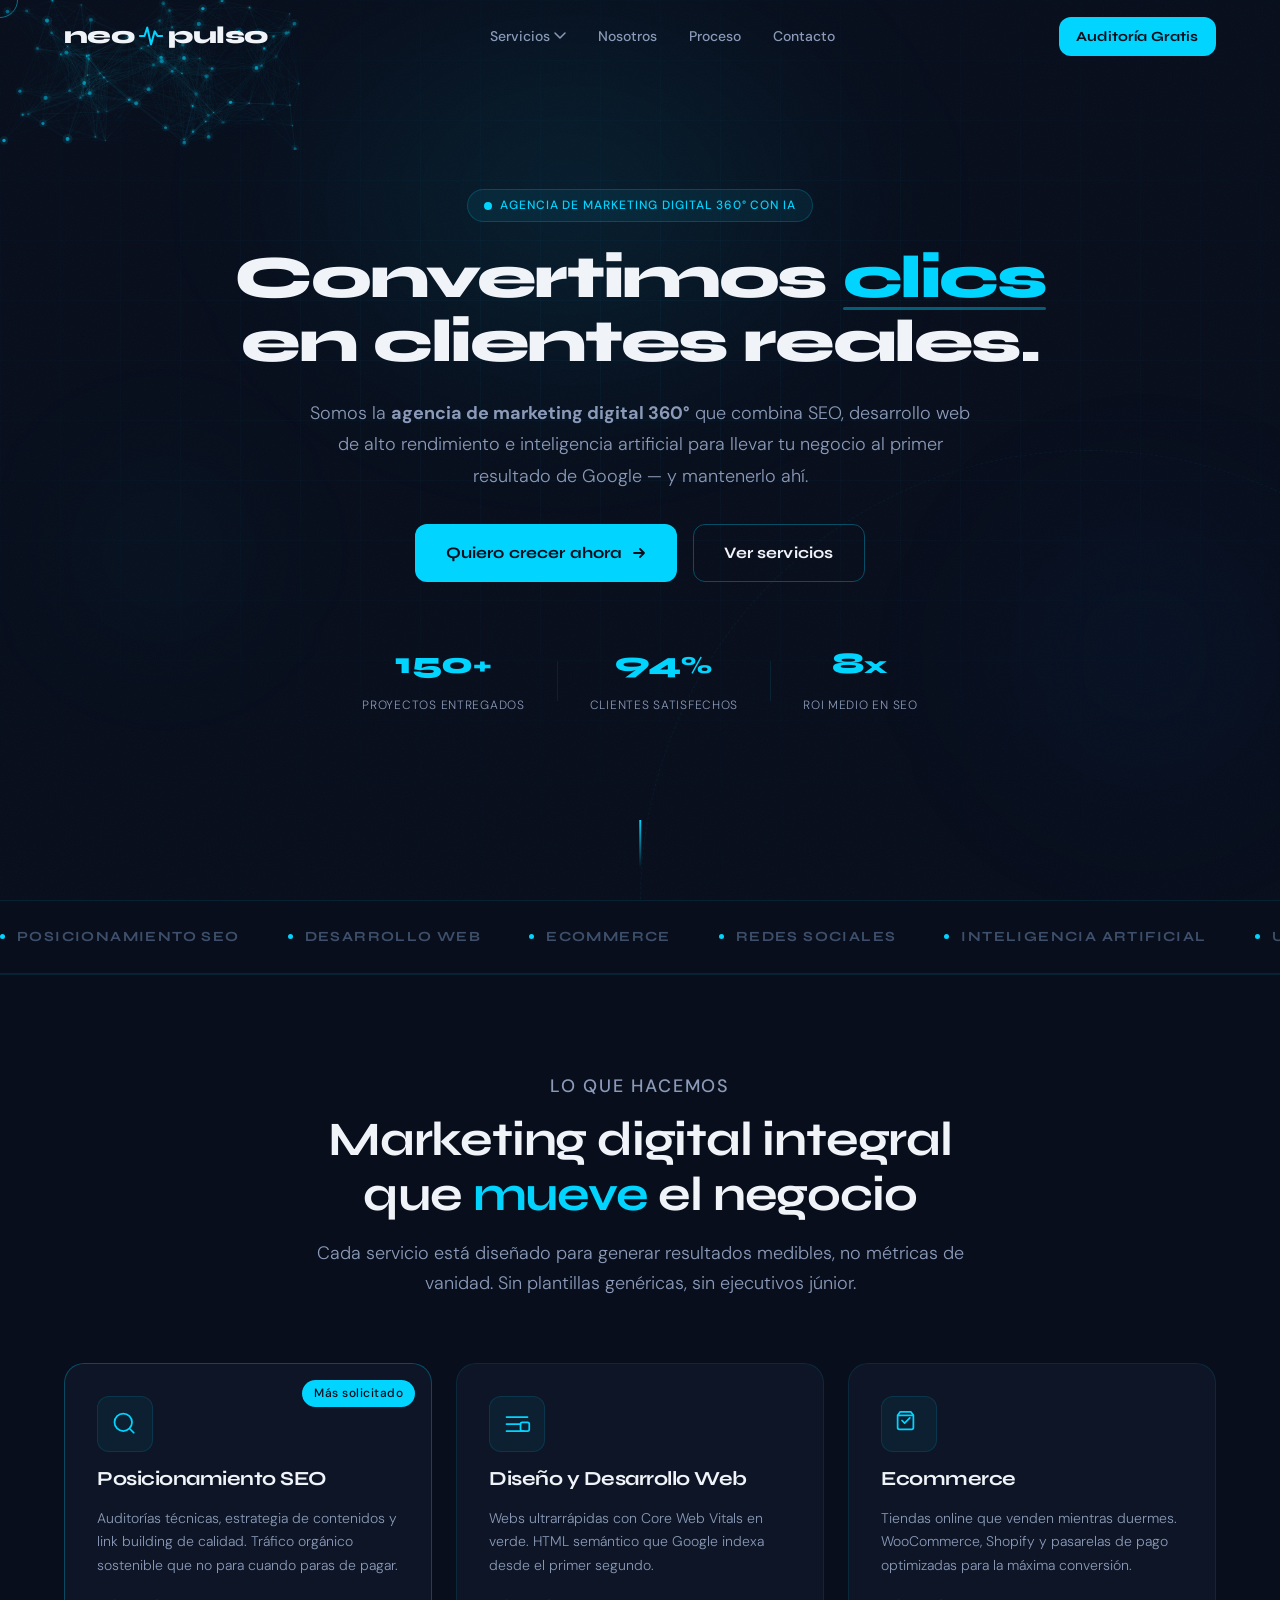
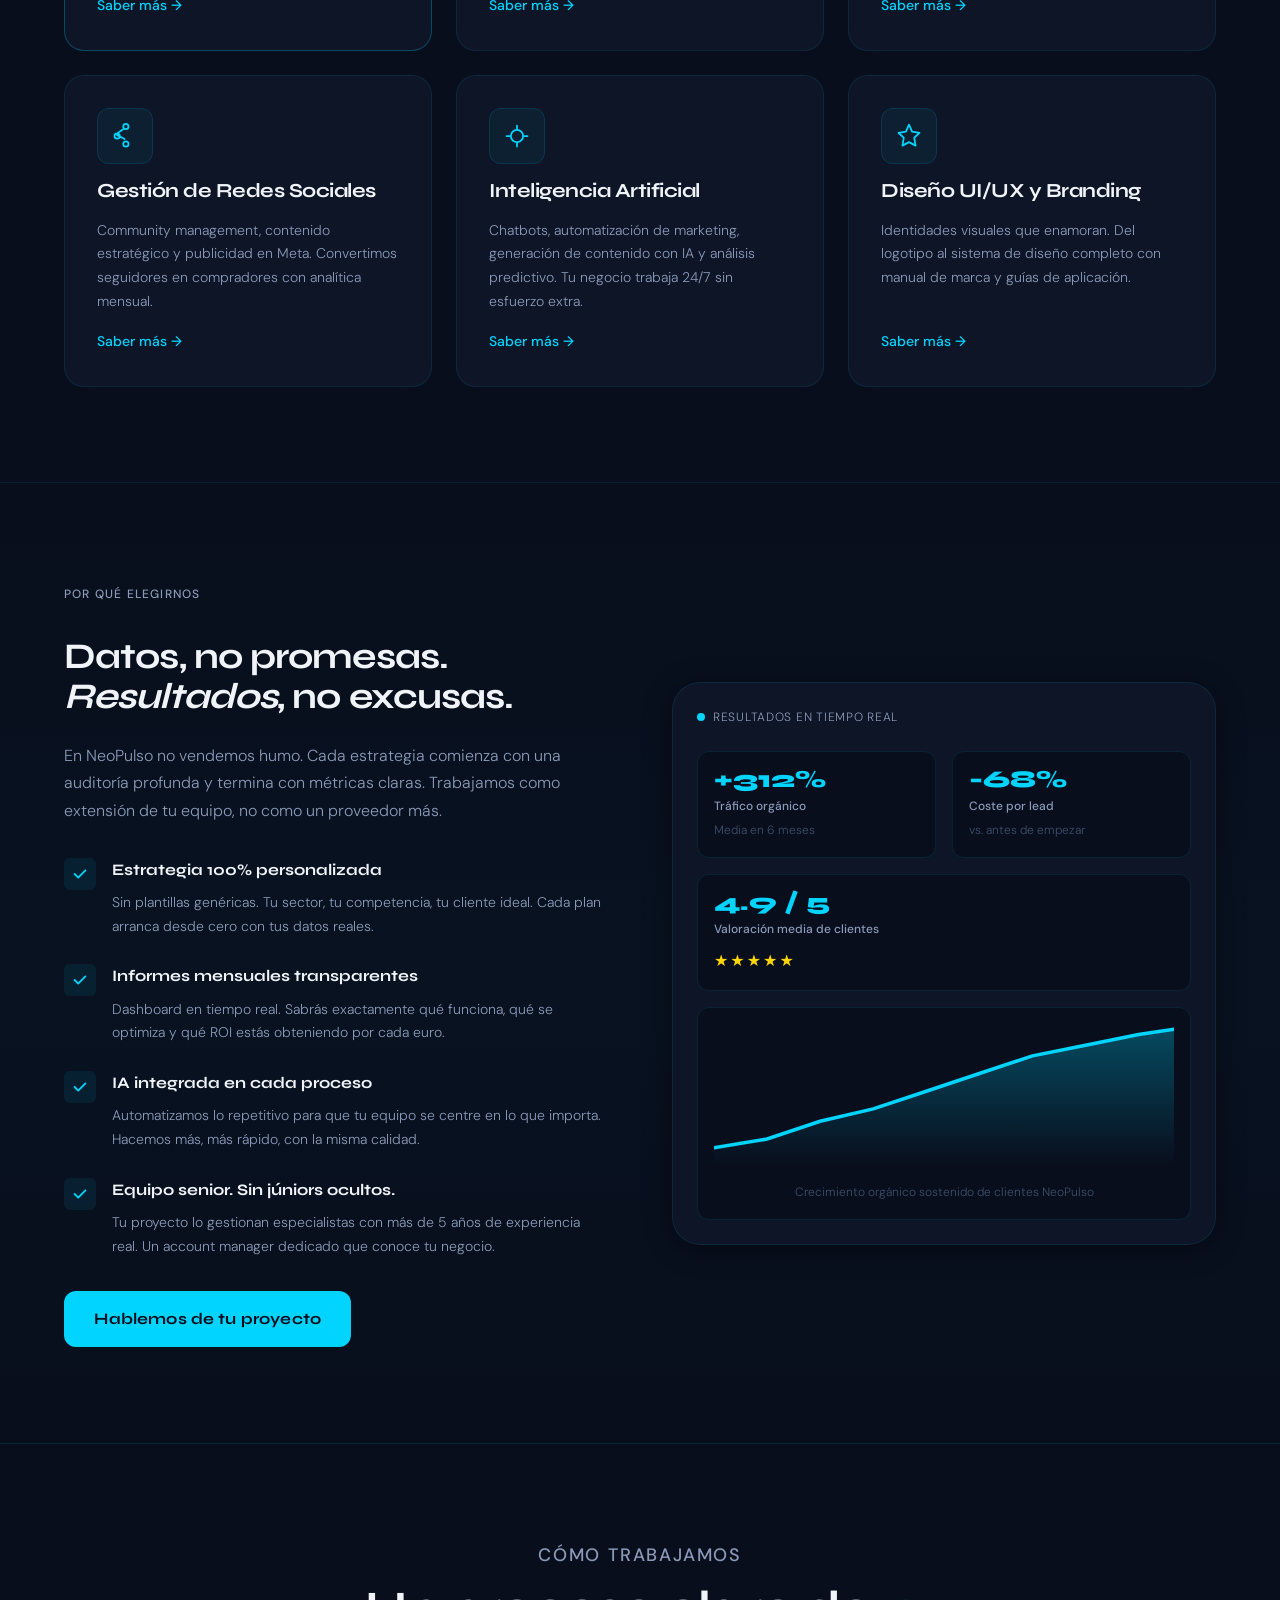
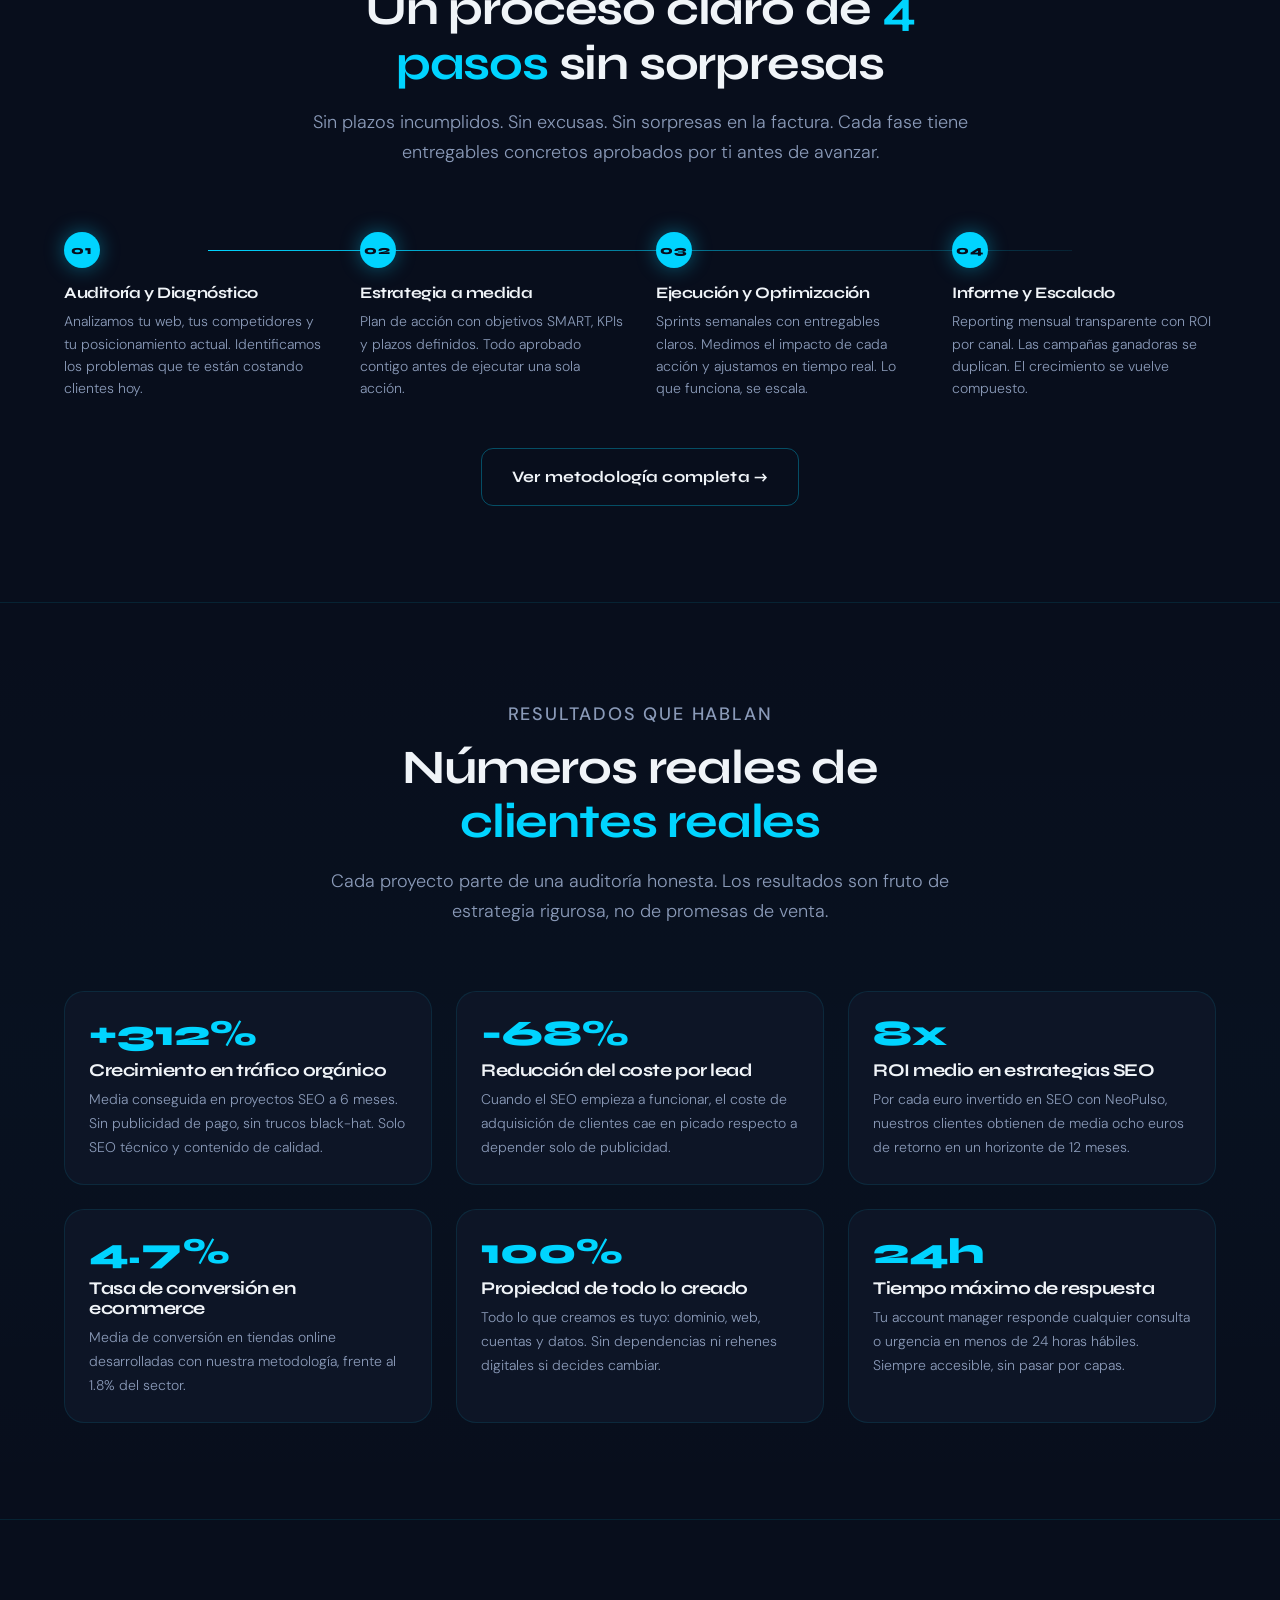
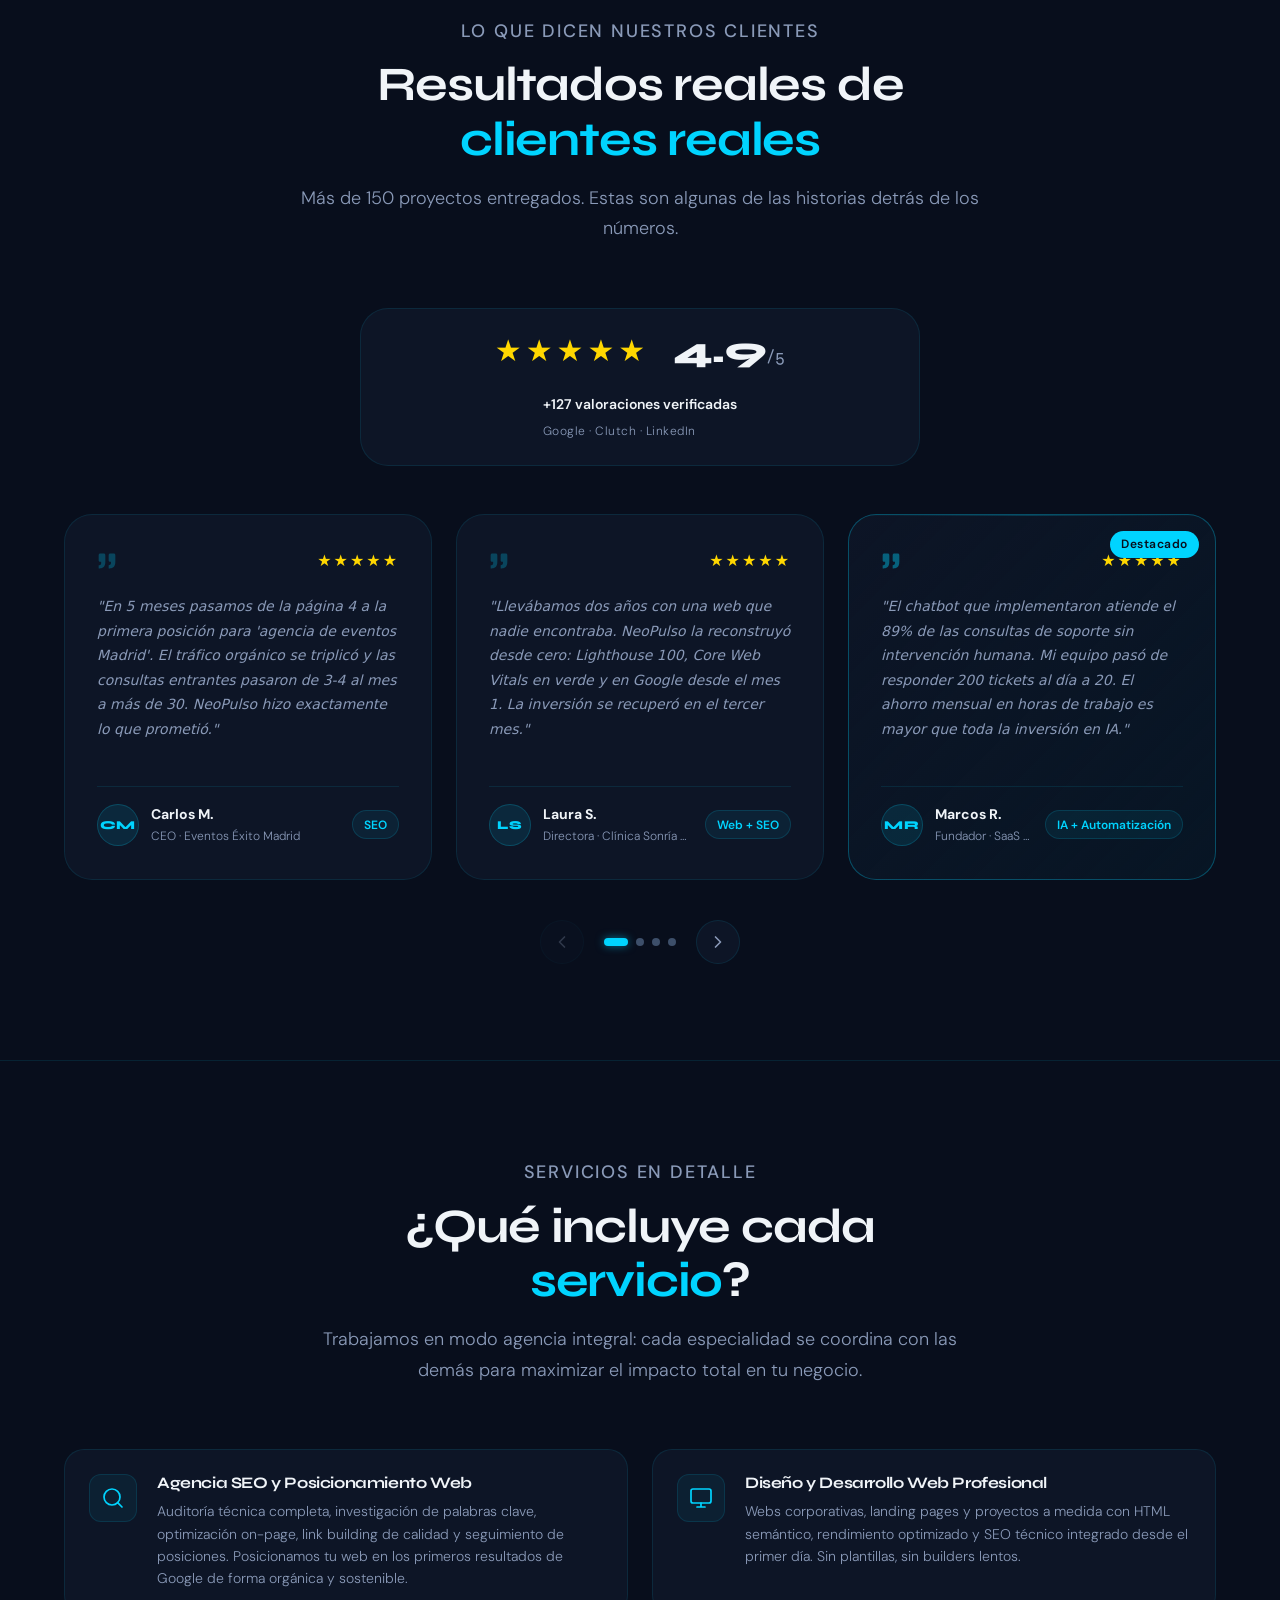
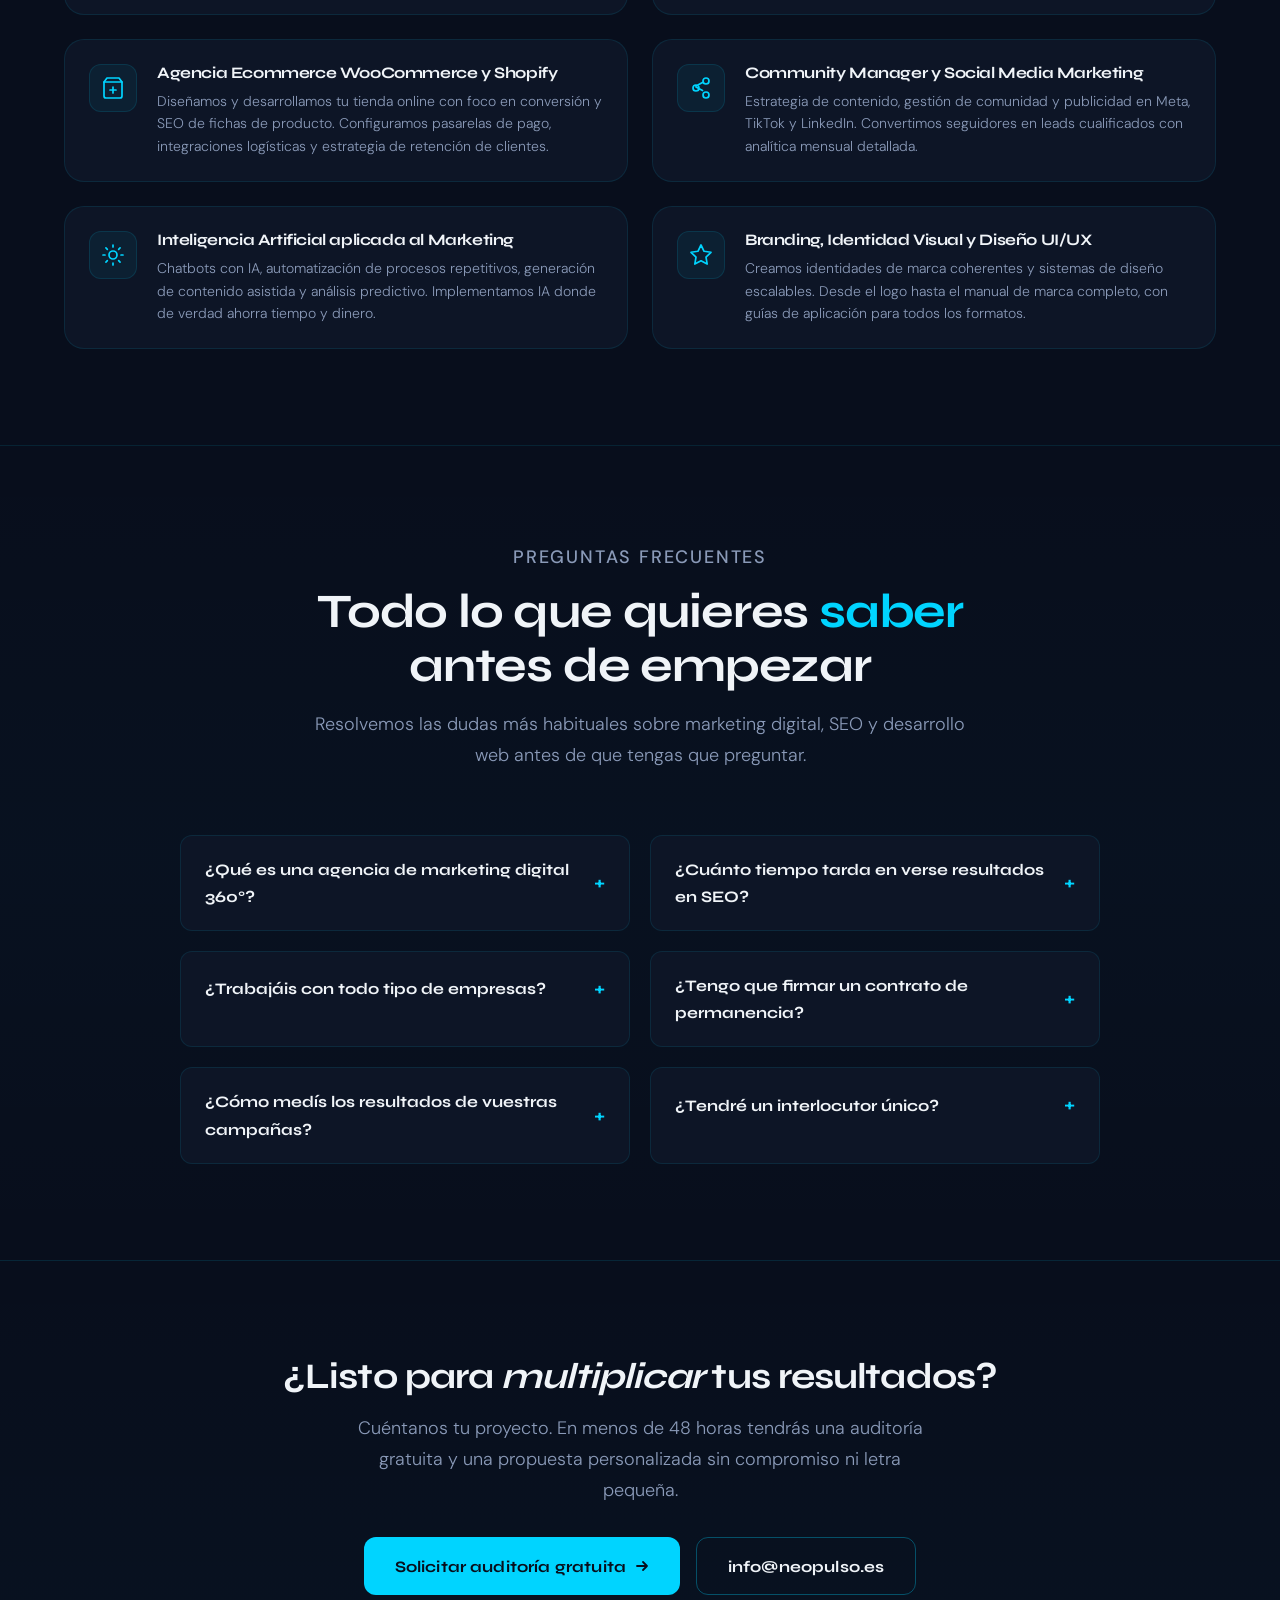
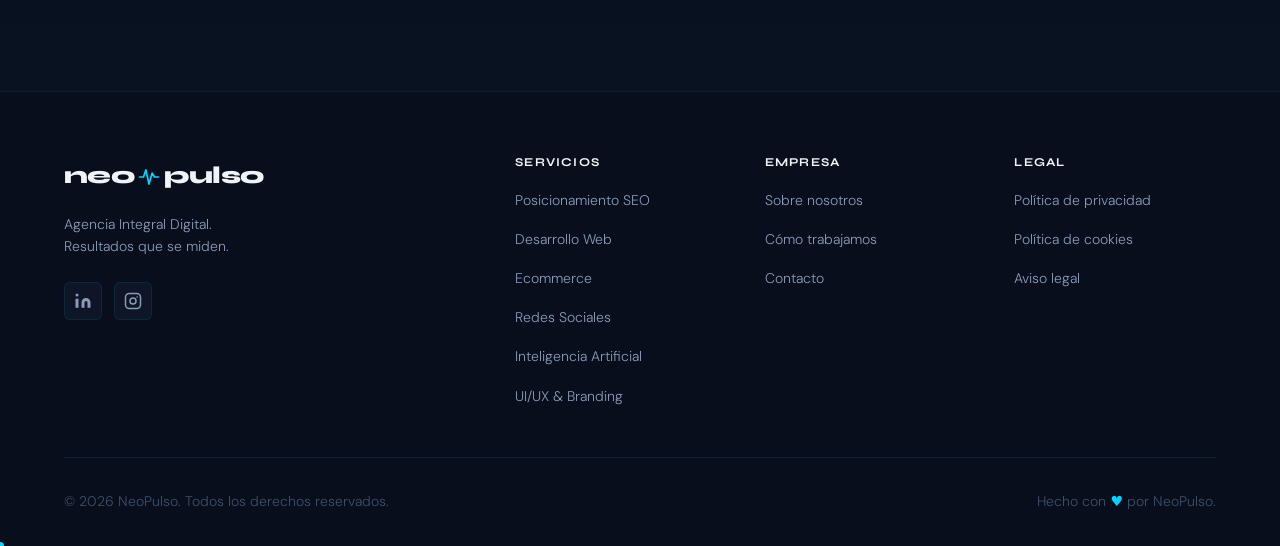
==== commit e1c282b6: "aesfsef" ====
--- a/index.html
+++ b/index.html
@@ -12,7 +12,7 @@
   <meta name="author" content="NeoPulso"/>
   <meta name="robots" content="index, follow, max-snippet:-1, max-image-preview:large, max-video-preview:-1"/>
 
-  <!-- ══ CANONICAL ═════════════════════════════════════════════ -->
+  <!-- ══ CANOsNICAL ═════════════════════════════════════════════ -->
   <link rel="canonical" href="https://www.neopulso.es/"/>
 
   <!-- ══ OG / SOCIAL ══════════════════════════════════════════ -->
--- a/assets/css/styles.css
+++ b/assets/css/styles.css
@@ -193,7 +193,7 @@
 .ps h3{font-size:var(--base);font-weight:700;margin-bottom:var(--s2)}
 .ps p{font-size:var(--sm);color:var(--muted);line-height:1.6}
 
-/* ── FAQ ──────────────────────────────────────────────────────── */
+/* ── FAQ ──ss────────────────────────────────────────────────────── */
 .faq-grid{display:grid;grid-template-columns:1fr 1fr;gap:var(--s5);max-width:920px;margin-inline:auto}
 details.faq{background:var(--bg-card);border:1px solid var(--border);border-radius:var(--r-md);overflow:hidden;transition:border-color var(--tr)}
 details.faq[open],details.faq:hover{border-color:var(--border-h)}
